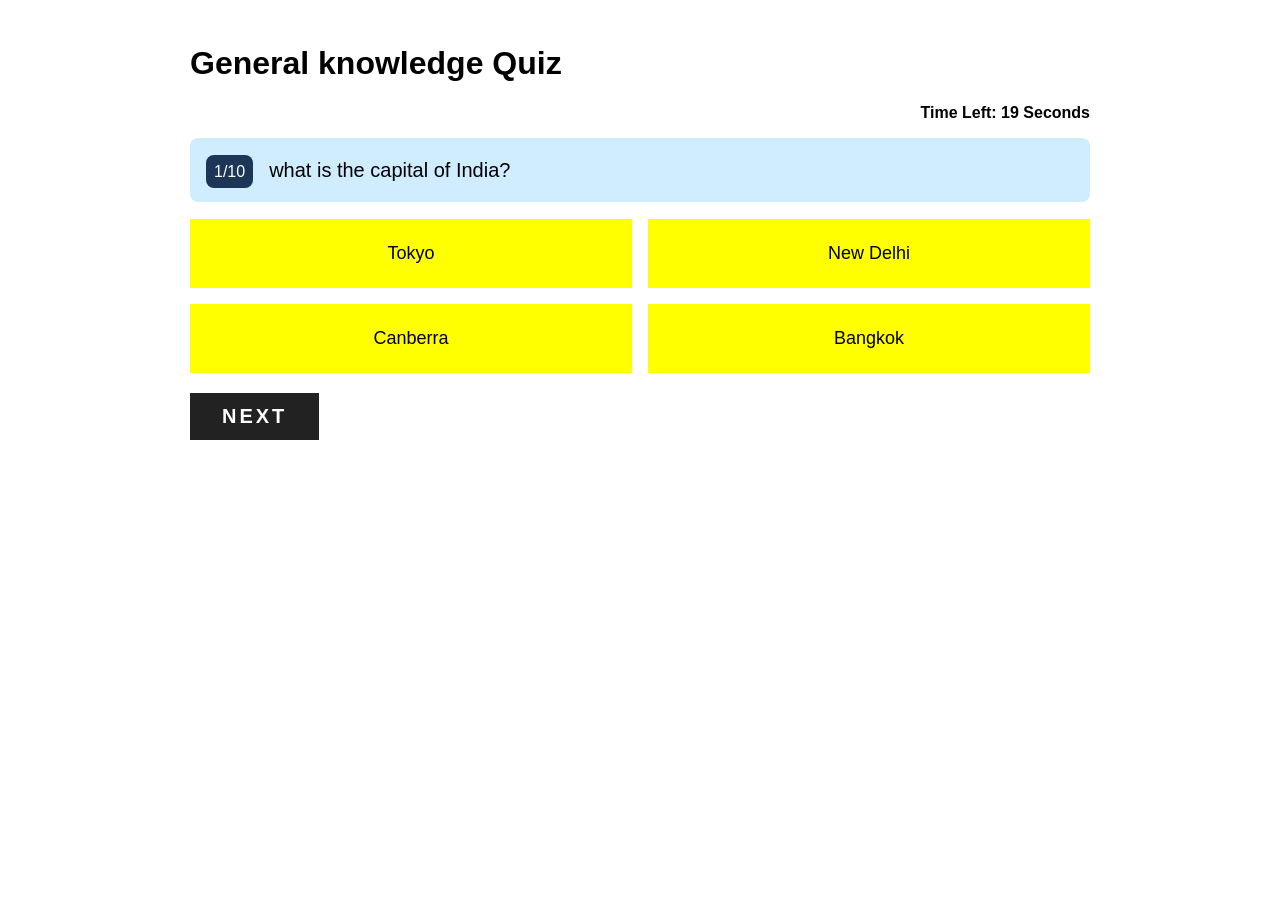
==== index.html @ fb801df2 "Add files via upload" ====
<!DOCTYPE html>
<html lang="en">
<head>
    <meta charset="UTF-8">
    <meta name="viewport" content="width=device-width, initial-scale=1.0">
    <title>Document</title>
    <link rel="stylesheet" href="app.css">
</head>
<body>
    <div class="quiz-container">
     <h1>General knowledge Quiz</h1>
     <div class="timer">Time left: 10 seconds</div>
     <h2 class="question"></h2>
    <div class="options">
     
    </div>
    <button class="next-btn">Next</button>
</div>

<div class="quiz-result">
   <h2>You have scored 4 out of 5.</h2>
   <div class="question-container incorrect">
   <div class="question">Who wrote the novel 'pride and Prejudice'?</div>
   <div class="user-answer">Your answerer: Not answered</div>
   <div class="correct-answer"></div>
</div>Correct answer:correct answer


<div class="quiz-result">
   <h2>You have scored 4 out of 5.</h2>
   <div class="question-container">
   <div class="question">Who wrote the novel 'pride and Prejudice'?</div>
   <div class="user-answer">Your answerer: Not answered</div>
   <div class="correct-answer">Correct answer:correct answer</div>
</div>


<div class="quiz-result">
   <h2>You have scored 4 out of 5.</h2>
   <div class="question-container">
   <div class="question">Who wrote the novel 'pride and Prejudice'?</div>
   <div class="user-answer">Your answerer: Not answered</div>
   <div class="correct-answer">Correct answer:correct answer</div>
</div>


<div class="quiz-result">
   <h2>You have scored 4 out of 5.</h2>
   <div class="question-container">
   <div class="question">Who wrote the novel 'pride and Prejudice'?</div>
   <div class="user-answer">Your answerer: Not answered</div>
   <div class="correct-answer">Correct answer:correct answer</div>
</div>


<div class="quiz-result">
   <h2>You have scored 4 out of 5.</h2>
   <div class="question-container">
   <div class="question">Who wrote the novel 'pride and Prejudice'?</div>
   <div class="user-answer">Your answerer: Not answered</div>
   <div class="correct-answer">Correct answer:correct answer</div>
</div>

<button class="retake-btn">Retake Quiz</button>

</div>
















    <script src="main.js"></script>
</body>
</html>
---- app.css ----
.quiz-container {
 font-family: "Roboto", sans-serif;
 max-width: 900px;
margin: 0 auto;
padding: 16px;
}


.quiz-container .timer {
 font-weight: bold;
text-align: right;
}

.timer.danger {
  color: red;
}

.quiz-container h2.question {
    font-size: 20px;
    background-color: #d0ecff;
    padding: 16px;
    border-radius: 8px;
    font-weight: normal;
    line-height: 1.6;
}

.quiz-container .options {
   display: grid;
   grid-template-columns: 1fr 1fr;
   gap: 16px;
   margin-bottom: 20px;
}

.quiz-container .option {
    border: none;
    padding: 24px 32px;
    font-size: 18px;
    background: yellow;
}

.quiz-container button {
   cursor: pointer;
}

.disabled {
  pointer-events: none;
}

.option.correct {
   background-color: #51e351;
   color: #222;
}

.option.incorrect {
  background: #e63946;
}

.quiz-container .next-btn,
.quiz-result .retake-btn {
     background: #222;
     color: #fff;
     border: none;
     padding: 12px 32px;
     font-size: 20px;
     text-transform: uppercase;
     font-weight: bold;
     letter-spacing: 3px;
     cursor: pointer;
     width: fit-content;
}

.quiz-result {
    display: none;
    flex-direction: column;
    gap: 24px;
    max-width: 900px;
    margin: 0;
    font-family: "Roboto", sans-serif;
    padding: 16px;
    text-align: center;
    color: orangered;
}

.quiz-result .quiz-container {
    padding: 12px;
    border: 1px solid #eee;
    display: flex;
    flex-direction: column;
    gap: 10px;
}

.quiz-result .quiz-container.incorrect {
    background: #e63946;
    color: #fff;
}

.question-number {
    font-size: 16px;
    margin-right: 16px;
    background: #1d3557;
    color: #fff;
    padding: 8px;
    border-radius: 8px;
}

@media (max-width: 700px) {
    .quiz-container .options {
        grid-template-columns: 1fr;
    }
}
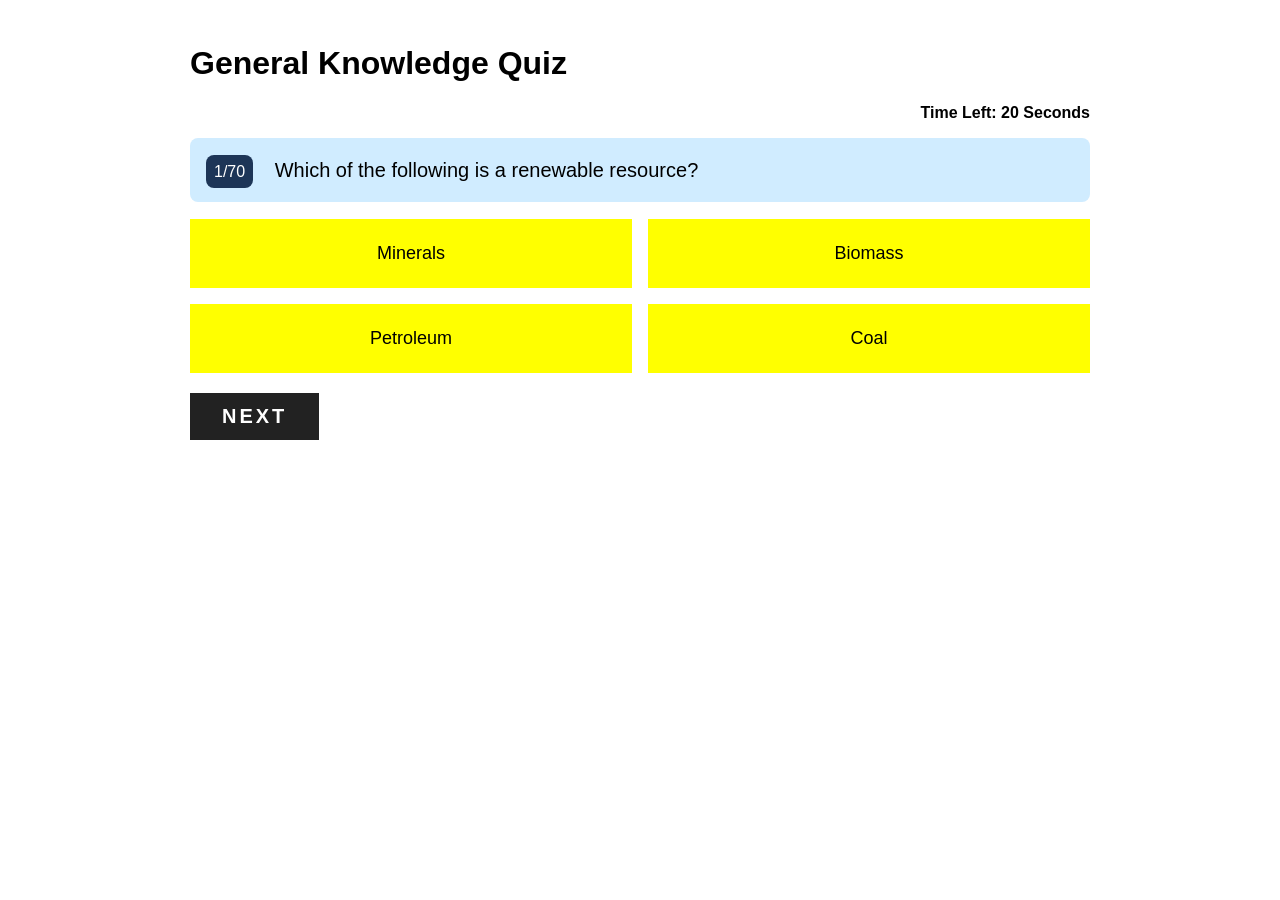
==== commit b50c1c09: "Add files via upload" ====
--- a/index.html
+++ b/index.html
@@ -1,85 +1,22 @@
-<!DOCTYPE html>
-<html lang="en">
-<head>
-    <meta charset="UTF-8">
-    <meta name="viewport" content="width=device-width, initial-scale=1.0">
-    <title>Document</title>
-    <link rel="stylesheet" href="app.css">
-</head>
-<body>
-    <div class="quiz-container">
-     <h1>General knowledge Quiz</h1>
-     <div class="timer">Time left: 10 seconds</div>
-     <h2 class="question"></h2>
-    <div class="options">
-     
-    </div>
-    <button class="next-btn">Next</button>
-</div>
-
-<div class="quiz-result">
-   <h2>You have scored 4 out of 5.</h2>
-   <div class="question-container incorrect">
-   <div class="question">Who wrote the novel 'pride and Prejudice'?</div>
-   <div class="user-answer">Your answerer: Not answered</div>
-   <div class="correct-answer"></div>
-</div>Correct answer:correct answer
-
-
-<div class="quiz-result">
-   <h2>You have scored 4 out of 5.</h2>
-   <div class="question-container">
-   <div class="question">Who wrote the novel 'pride and Prejudice'?</div>
-   <div class="user-answer">Your answerer: Not answered</div>
-   <div class="correct-answer">Correct answer:correct answer</div>
-</div>
-
-
-<div class="quiz-result">
-   <h2>You have scored 4 out of 5.</h2>
-   <div class="question-container">
-   <div class="question">Who wrote the novel 'pride and Prejudice'?</div>
-   <div class="user-answer">Your answerer: Not answered</div>
-   <div class="correct-answer">Correct answer:correct answer</div>
-</div>
-
-
-<div class="quiz-result">
-   <h2>You have scored 4 out of 5.</h2>
-   <div class="question-container">
-   <div class="question">Who wrote the novel 'pride and Prejudice'?</div>
-   <div class="user-answer">Your answerer: Not answered</div>
-   <div class="correct-answer">Correct answer:correct answer</div>
-</div>
-
-
-<div class="quiz-result">
-   <h2>You have scored 4 out of 5.</h2>
-   <div class="question-container">
-   <div class="question">Who wrote the novel 'pride and Prejudice'?</div>
-   <div class="user-answer">Your answerer: Not answered</div>
-   <div class="correct-answer">Correct answer:correct answer</div>
-</div>
-
-<button class="retake-btn">Retake Quiz</button>
-
-</div>
-
-
-
-
-
-
-
-
-
-
-
-
-
-
-
-
-    <script src="main.js"></script>
-</body>
-</html>+<!DOCTYPE html>
+<html lang="en">
+<head>
+    <meta charset="UTF-8">
+    <meta name="viewport" content="width=device-width, initial-scale=1.0">
+    <title>General Knowledge Quiz</title>
+    <link rel="stylesheet" href="first.css">
+</head>
+<body>
+    <div class="quiz-container">
+        <h1>General Knowledge Quiz</h1>
+        <div class="timer">Time left: 20 seconds</div>
+        <h2 class="question"></h2>
+        <div class="options"></div>
+        <button class="next-btn">Next</button>
+    </div>
+
+    <div class="quiz-result"></div>
+
+    <script src="first.js"></script>
+</body>
+</html>
--- a/first.css
+++ b/first.css
@@ -0,0 +1,119 @@
+.quiz-container {
+ font-family: "Roboto", sans-serif;
+ max-width: 900px;
+margin: 0 auto;
+padding: 16px;
+}
+
+
+.quiz-container .timer {
+ font-weight: bold;
+text-align: right;
+}
+
+.timer.danger {
+  color: red;
+}
+
+.quiz-container h2.question {
+    font-size: 20px;
+    background-color: #d0ecff;
+    padding: 16px;
+    border-radius: 8px;
+    font-weight: normal;
+    line-height: 1.6;
+}
+
+.quiz-container .options {
+   display: grid;
+   grid-template-columns: 1fr 1fr;
+   gap: 16px;
+   margin-bottom: 20px;
+}
+
+.quiz-container .option {
+    border: none;
+    padding: 24px 32px;
+    font-size: 18px;
+    background: yellow;
+}
+
+.quiz-container button {
+   cursor: pointer;
+}
+
+.disabled {
+  pointer-events: none;
+}
+
+.option.correct {
+   background-color: #51e351;
+   color: #222;
+}
+
+.option.incorrect {
+  background: #e63946;
+}
+
+.quiz-container .next-btn,
+.quiz-result .retake-btn {
+     background: #222;
+     color: #fff;
+     border: none;
+     padding: 12px 32px;
+     font-size: 20px;
+     text-transform: uppercase;
+     font-weight: bold;
+     letter-spacing: 3px;
+     cursor: pointer;
+     width: fit-content;
+}
+
+.quiz-result {
+    display: none;
+    flex-direction: column;
+    gap: 24px;
+    max-width: 900px;
+    margin: 0;
+    font-family: "Roboto", sans-serif;
+    padding: 16px;
+    text-align: center;
+    color: orangered;
+}
+
+.quiz-result .question-container {
+    padding: 12px;
+    border: 1px solid #eee;
+    border-radius: 8px;
+    display: flex;
+    flex-direction: column;
+    gap: 6px;
+    text-align: left;
+    background: #fff;
+    color: #222;
+}
+
+.quiz-result .question-container .user-answer {
+    color: #555;
+}
+
+.quiz-result .question-container .correct-answer {
+    color: #2a9d2a;
+    font-weight: bold;
+}
+
+.question-number {
+    font-size: 16px;
+    margin-right: 16px;
+    background: #1d3557;
+    color: #fff;
+    padding: 8px;
+    border-radius: 8px;
+}
+
+@media (max-width: 700px) {
+    .quiz-container .options {
+        grid-template-columns: 1fr;
+    }
+}
+
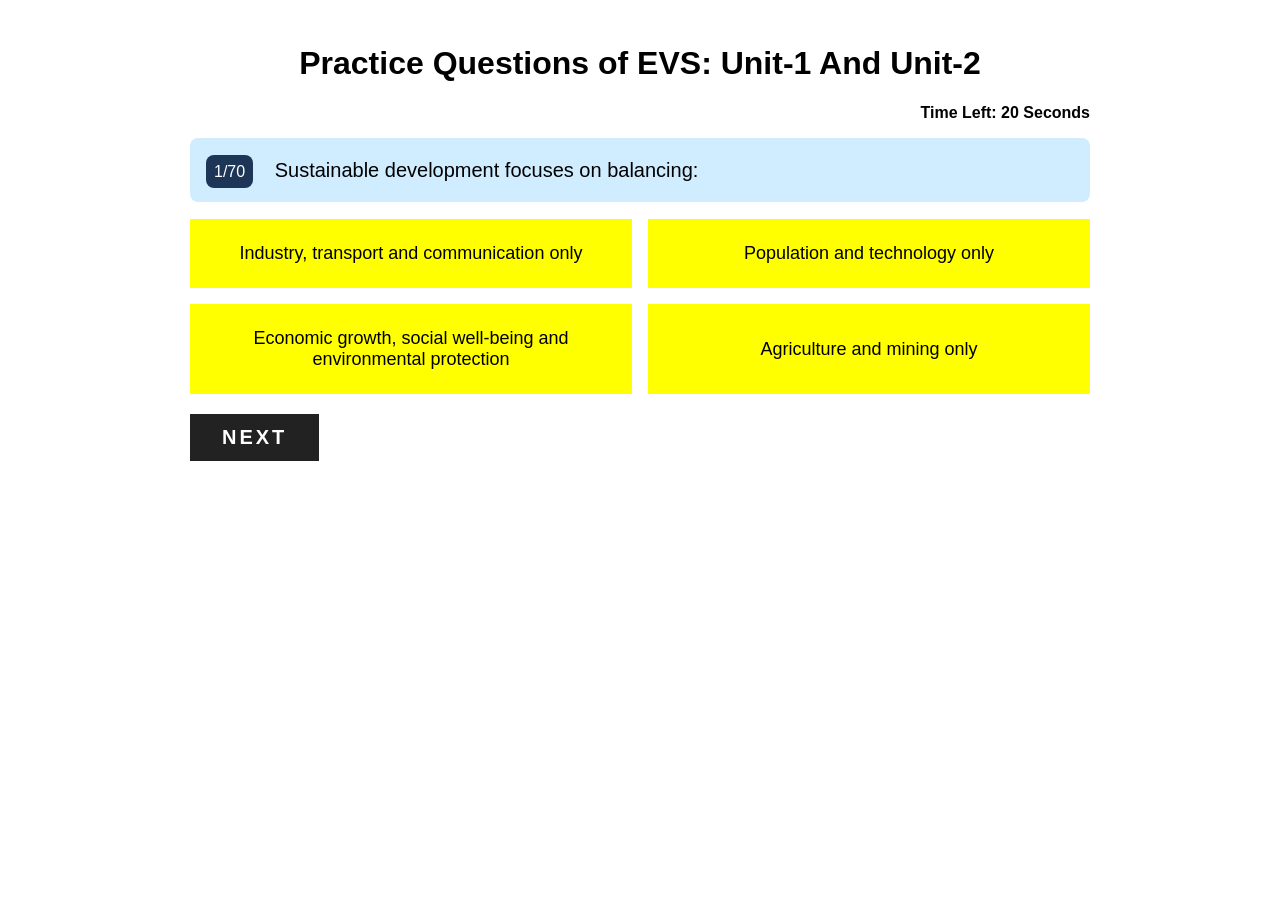
==== commit ea27a729: "Add files via upload" ====
--- a/index.html
+++ b/index.html
@@ -8,7 +8,7 @@
 </head>
 <body>
     <div class="quiz-container">
-        <h1>General Knowledge Quiz</h1>
+        <h1 style="text-align: center;">Practice Questions of EVS: Unit-1 And Unit-2</h1>
         <div class="timer">Time left: 20 seconds</div>
         <h2 class="question"></h2>
         <div class="options"></div>
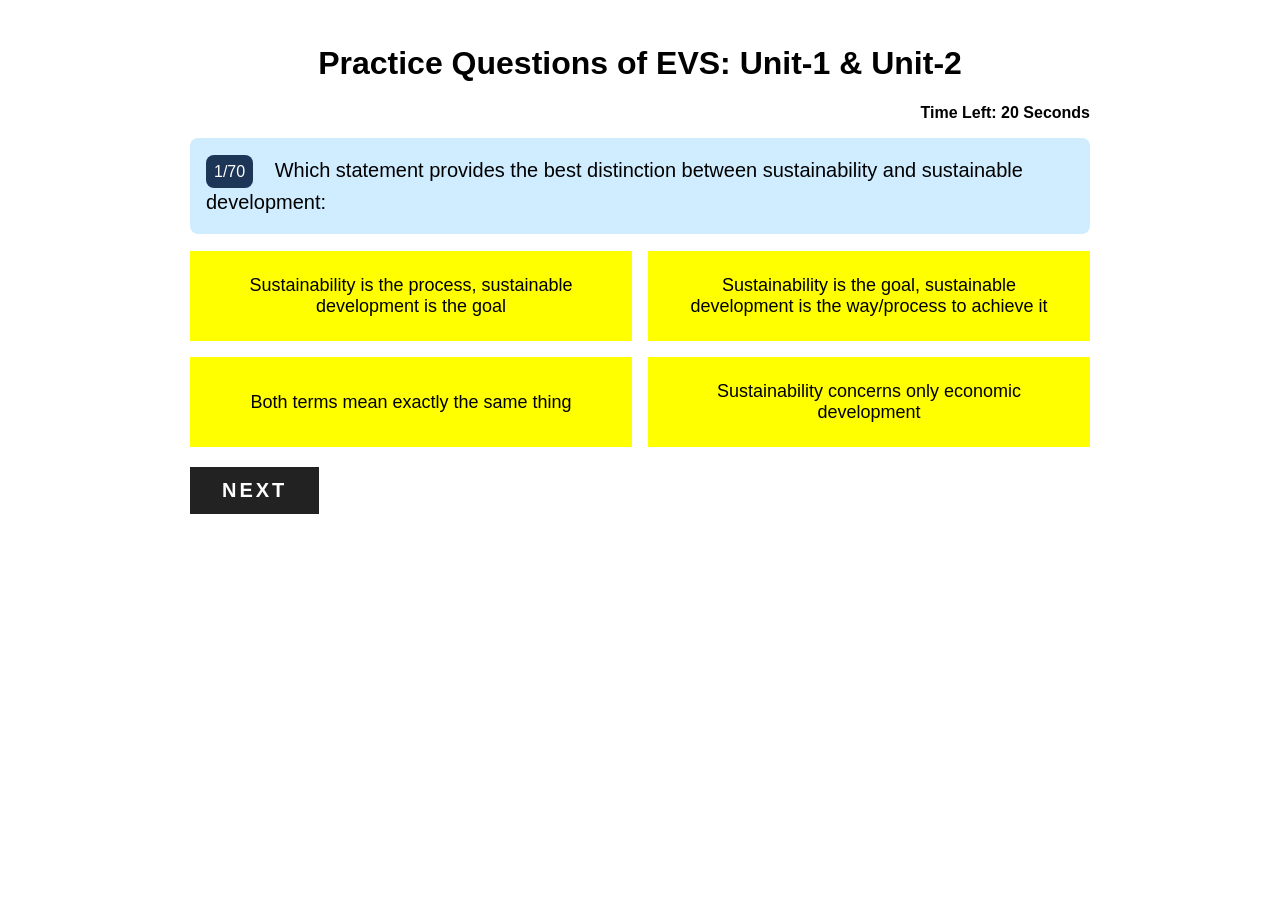
==== commit a5b82382: "Add files via upload" ====
--- a/index.html
+++ b/index.html
@@ -8,7 +8,7 @@
 </head>
 <body>
     <div class="quiz-container">
-        <h1 style="text-align: center;">Practice Questions of EVS: Unit-1 And Unit-2</h1>
+        <h1 style="text-align: center;">Practice Questions of EVS: Unit-1 & Unit-2</h1>
         <div class="timer">Time left: 20 seconds</div>
         <h2 class="question"></h2>
         <div class="options"></div>
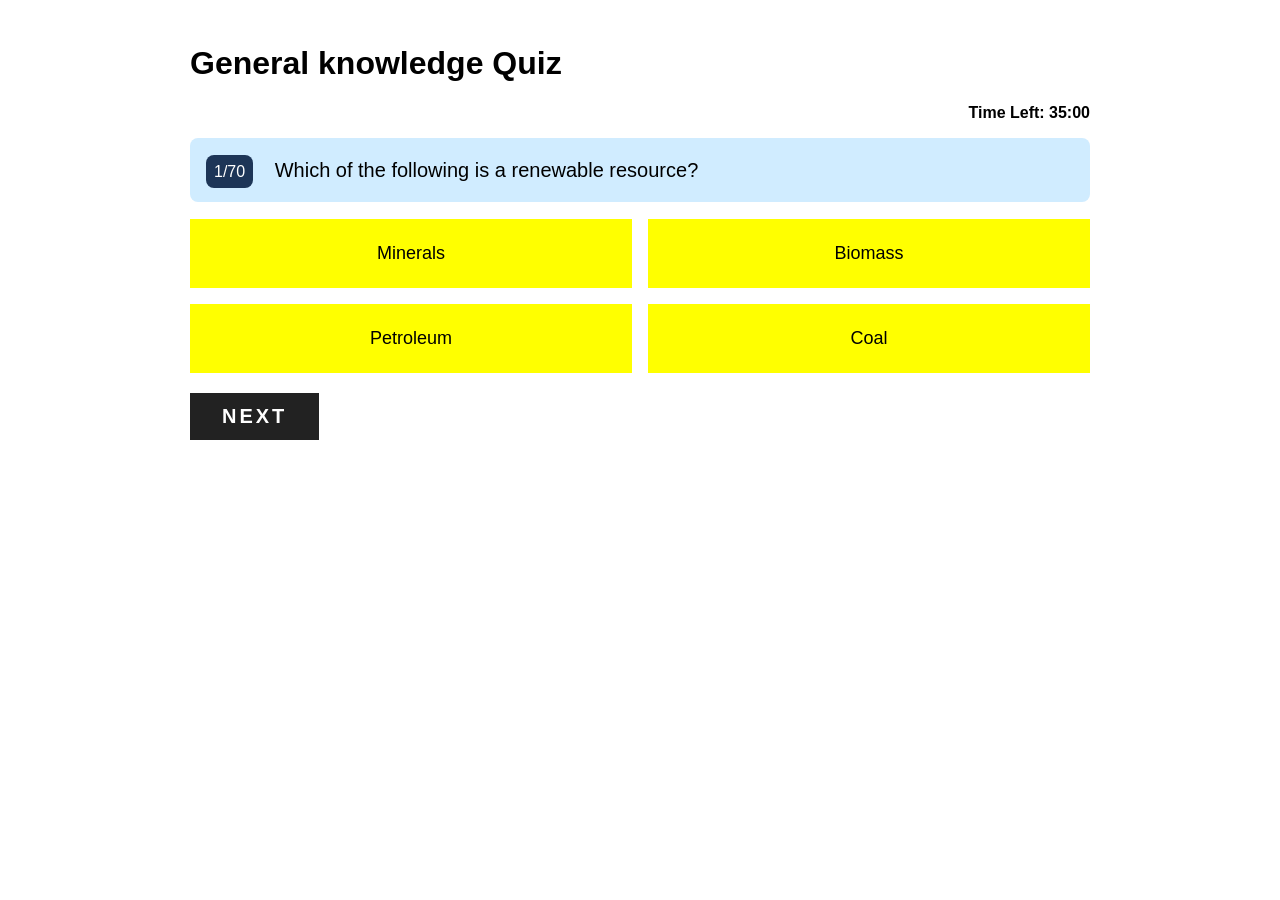
==== commit e2758e56: "Add files via upload" ====
--- a/index.html
+++ b/index.html
@@ -1,22 +1,85 @@
-<!DOCTYPE html>
-<html lang="en">
-<head>
-    <meta charset="UTF-8">
-    <meta name="viewport" content="width=device-width, initial-scale=1.0">
-    <title>General Knowledge Quiz</title>
-    <link rel="stylesheet" href="first.css">
-</head>
-<body>
-    <div class="quiz-container">
-        <h1 style="text-align: center;">Practice Questions of EVS: Unit-1 & Unit-2</h1>
-        <div class="timer">Time left: 20 seconds</div>
-        <h2 class="question"></h2>
-        <div class="options"></div>
-        <button class="next-btn">Next</button>
-    </div>
-
-    <div class="quiz-result"></div>
-
-    <script src="first.js"></script>
-</body>
-</html>
+<!DOCTYPE html>
+<html lang="en">
+<head>
+    <meta charset="UTF-8">
+    <meta name="viewport" content="width=device-width, initial-scale=1.0">
+    <title>Document</title>
+    <link rel="stylesheet" href="my.css">
+</head>
+<body>
+    <div class="quiz-container">
+     <h1>General knowledge Quiz</h1>
+     <div class="timer">Time left: 20 seconds</div>
+     <h2 class="question"></h2>
+    <div class="options">
+     
+    </div>
+    <button class="next-btn">Next</button>
+</div>
+
+<div class="quiz-result">
+   <h2>You have scored 4 out of 5.</h2>
+   <div class="question-container incorrect">
+   <div class="question">Who wrote the novel 'pride and Prejudice'?</div>
+   <div class="user-answer">Your answerer: Not answered</div>
+   <div class="correct-answer"></div>
+</div>Correct answer:correct answer
+
+
+<div class="quiz-result">
+   <h2>You have scored 4 out of 5.</h2>
+   <div class="question-container">
+   <div class="question">Who wrote the novel 'pride and Prejudice'?</div>
+   <div class="user-answer">Your answerer: Not answered</div>
+   <div class="correct-answer">Correct answer:correct answer</div>
+</div>
+
+
+<div class="quiz-result">
+   <h2>You have scored 4 out of 5.</h2>
+   <div class="question-container">
+   <div class="question">Who wrote the novel 'pride and Prejudice'?</div>
+   <div class="user-answer">Your answerer: Not answered</div>
+   <div class="correct-answer">Correct answer:correct answer</div>
+</div>
+
+
+<div class="quiz-result">
+   <h2>You have scored 4 out of 5.</h2>
+   <div class="question-container">
+   <div class="question">Who wrote the novel 'pride and Prejudice'?</div>
+   <div class="user-answer">Your answerer: Not answered</div>
+   <div class="correct-answer">Correct answer:correct answer</div>
+</div>
+
+
+<div class="quiz-result">
+   <h2>You have scored 4 out of 5.</h2>
+   <div class="question-container">
+   <div class="question">Who wrote the novel 'pride and Prejudice'?</div>
+   <div class="user-answer">Your answerer: Not answered</div>
+   <div class="correct-answer">Correct answer:correct answer</div>
+</div>
+
+<button class="retake-btn">Retake Quiz</button>
+
+</div>
+
+
+
+
+
+
+
+
+
+
+
+
+
+
+
+
+    <script src="your.js"></script>
+</body>
+</html>
--- a/my.css
+++ b/my.css
@@ -0,0 +1,111 @@
+.quiz-container {
+ font-family: "Roboto", sans-serif;
+ max-width: 900px;
+margin: 0 auto;
+padding: 16px;
+}
+
+
+.quiz-container .timer {
+ font-weight: bold;
+text-align: right;
+}
+
+.timer.danger {
+  color: red;
+}
+
+.quiz-container h2.question {
+    font-size: 20px;
+    background-color: #d0ecff;
+    padding: 16px;
+    border-radius: 8px;
+    font-weight: normal;
+    line-height: 1.6;
+}
+
+.quiz-container .options {
+   display: grid;
+   grid-template-columns: 1fr 1fr;
+   gap: 16px;
+   margin-bottom: 20px;
+}
+
+.quiz-container .option {
+    border: none;
+    padding: 24px 32px;
+    font-size: 18px;
+    background: yellow;
+}
+
+.quiz-container button {
+   cursor: pointer;
+}
+
+.disabled {
+  pointer-events: none;
+}
+
+.option.correct {
+   background-color: #51e351;
+   color: #222;
+}
+
+.option.incorrect {
+  background: #e63946;
+}
+
+.quiz-container .next-btn,
+.quiz-result .retake-btn {
+     background: #222;
+     color: #fff;
+     border: none;
+     padding: 12px 32px;
+     font-size: 20px;
+     text-transform: uppercase;
+     font-weight: bold;
+     letter-spacing: 3px;
+     cursor: pointer;
+     width: fit-content;
+}
+
+.quiz-result {
+    display: none;
+    flex-direction: column;
+    gap: 24px;
+    max-width: 900px;
+    margin: 0;
+    font-family: "Roboto", sans-serif;
+    padding: 16px;
+    text-align: center;
+    color: orangered;
+}
+
+.quiz-result .quiz-container {
+    padding: 12px;
+    border: 1px solid #eee;
+    display: flex;
+    flex-direction: column;
+    gap: 10px;
+}
+
+.quiz-result .quiz-container.incorrect {
+    background: #e63946;
+    color: #fff;
+}
+
+.question-number {
+    font-size: 16px;
+    margin-right: 16px;
+    background: #1d3557;
+    color: #fff;
+    padding: 8px;
+    border-radius: 8px;
+}
+
+@media (max-width: 700px) {
+    .quiz-container .options {
+        grid-template-columns: 1fr;
+    }
+}
+
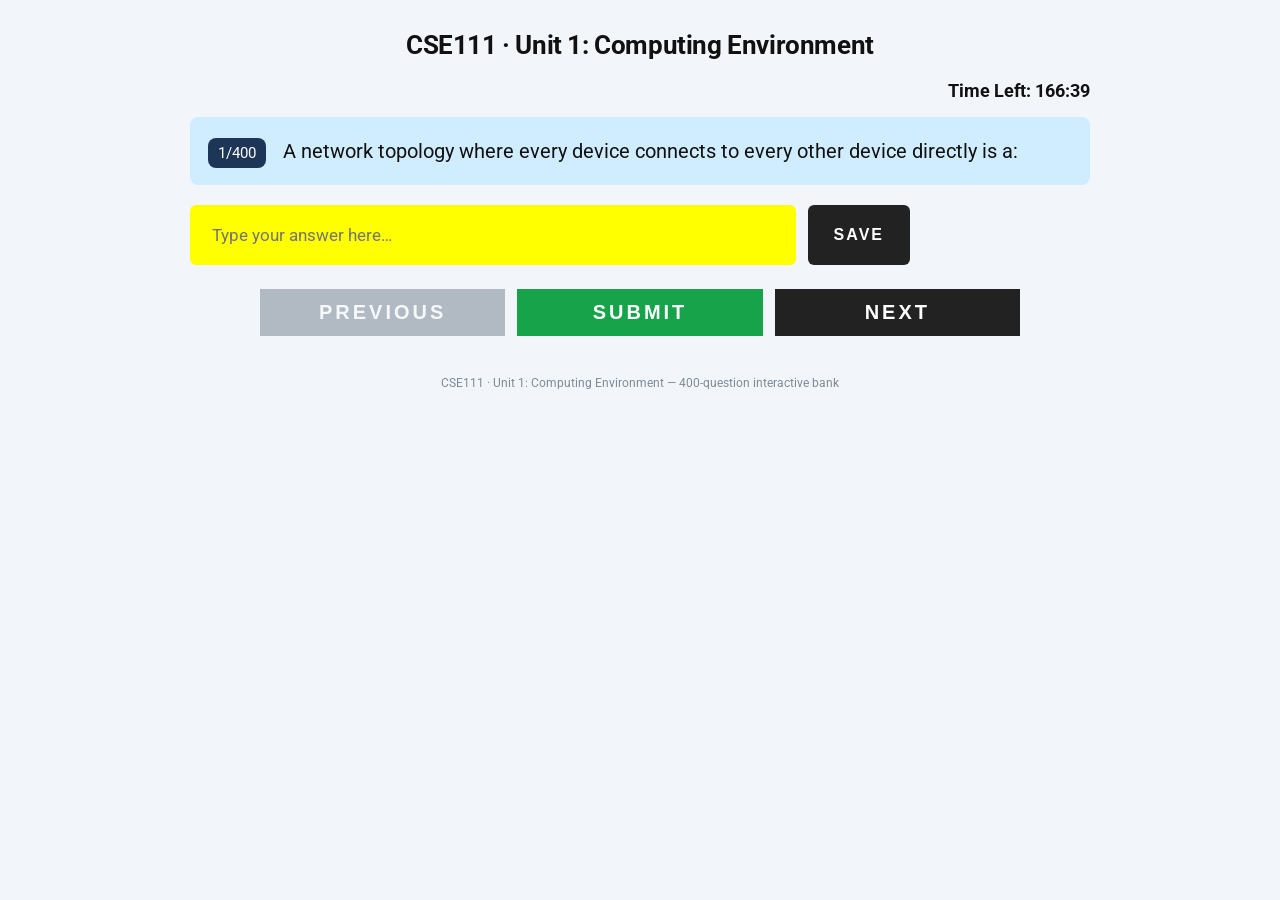
==== commit 7f849c7c: "Add files via upload" ====
--- a/index.html
+++ b/index.html
@@ -3,83 +3,663 @@
 <head>
     <meta charset="UTF-8">
     <meta name="viewport" content="width=device-width, initial-scale=1.0">
-    <title>Document</title>
-    <link rel="stylesheet" href="my.css">
+    <title>CSE111 Unit 1 — Interactive Quiz</title>
+    <link rel="preconnect" href="https://fonts.googleapis.com">
+    <link href="https://fonts.googleapis.com/css2?family=Roboto:wght@400;500;700&display=swap" rel="stylesheet">
+    <style>
+        body {
+            font-family: "Roboto", -apple-system, "Segoe UI", Arial, sans-serif;
+            margin: 0;
+            background: #f2f6fb;
+            color: #111;
+        }
+
+        .quiz-container {
+            max-width: 900px;
+            margin: 0 auto;
+            padding: 20px 16px 40px;
+        }
+
+        .quiz-container h1 {
+            text-align: center;
+            font-size: 26px;
+            letter-spacing: -0.4px;
+            margin: 10px 0 20px;
+        }
+
+        .quiz-container .timer {
+            font-weight: bold;
+            text-align: right;
+            font-size: 18px;
+            margin-bottom: 16px;
+        }
+
+        .timer.danger {
+            color: red;
+        }
+
+        .quiz-container h2.question {
+            font-size: 20px;
+            background-color: #d0ecff;
+            padding: 18px;
+            border-radius: 8px;
+            font-weight: normal;
+            line-height: 1.6;
+            margin: 0 0 20px;
+        }
+
+        .question-number {
+            font-size: 15px;
+            margin-right: 12px;
+            background: #1d3557;
+            color: #fff;
+            padding: 6px 10px;
+            border-radius: 8px;
+            white-space: nowrap;
+            vertical-align: middle;
+        }
+
+        .quiz-container .options {
+            display: grid;
+            grid-template-columns: 1fr 1fr;
+            gap: 16px;
+            margin-bottom: 24px;
+        }
+
+        .quiz-container .option {
+            border: none;
+            padding: 22px 24px;
+            font-size: 17px;
+            background: yellow;
+            cursor: pointer;
+            border-radius: 6px;
+            text-align: left;
+            line-height: 1.4;
+            color: #222;
+            transition: filter .12s;
+        }
+
+        .quiz-container .option:hover:not(.disabled) {
+            filter: brightness(0.95);
+        }
+
+        .disabled {
+            pointer-events: none;
+            opacity: 0.75;
+        }
+
+        .option.correct {
+            background-color: #51e351;
+            color: #222;
+        }
+
+        .option.incorrect {
+            background: #e63946;
+            color: #fff;
+        }
+
+        .option.selected {
+            background: #1d3557;
+            color: #fff;
+        }
+
+        .fib-row input.selected {
+            outline: 3px solid #1d3557;
+        }
+
+        .fib-tick {
+            align-self: center;
+            color: #16a34a;
+            font-weight: 700;
+            font-size: 14px;
+            white-space: nowrap;
+        }
+
+        .fib-row {
+            display: flex;
+            gap: 12px;
+            margin-bottom: 24px;
+            max-width: 720px;
+        }
+
+        .fib-row input {
+            flex: 1;
+            border: none;
+            padding: 20px 22px;
+            font-size: 17px;
+            background: yellow;
+            border-radius: 6px;
+            outline: none;
+            font-family: inherit;
+            color: #222;
+        }
+
+        .fib-row input:focus {
+            outline: 3px solid #ffd700;
+        }
+
+        .fib-row input.correct {
+            background: #51e351;
+        }
+
+        .fib-row input.incorrect {
+            background: #e63946;
+            color: #fff;
+        }
+
+        .fib-row .fib-submit {
+            background: #222;
+            color: #fff;
+            border: none;
+            padding: 12px 26px;
+            font-size: 16px;
+            text-transform: uppercase;
+            font-weight: bold;
+            letter-spacing: 2px;
+            cursor: pointer;
+            border-radius: 6px;
+        }
+
+        .quiz-container .next-btn,
+        .quiz-result .retake-btn {
+            background: #222;
+            color: #fff;
+            border: none;
+            padding: 12px 32px;
+            font-size: 20px;
+            text-transform: uppercase;
+            font-weight: bold;
+            letter-spacing: 3px;
+            cursor: pointer;
+            width: fit-content;
+            display: inline-block;
+        }
+
+        .quiz-container .next-btn {
+            margin: 0 auto;
+            display: block;
+        }
+
+        .nav-row {
+            display: flex;
+            gap: 12px;
+            justify-content: center;
+            align-items: center;
+            max-width: 760px;
+            margin: 0 auto;
+        }
+
+        .nav-row .next-btn {
+            flex: 1;
+            max-width: 300px;
+            width: auto;
+        }
+
+        .next-btn.prev {
+            background: #3a4a5a;
+        }
+
+        .next-btn.prev:disabled {
+            opacity: 0.35;
+            cursor: not-allowed;
+        }
+
+        .next-btn.submit {
+            background: #16a34a;
+        }
+
+        .hidden {
+            display: none !important;
+        }
+
+        /* ---------- result page ---------- */
+        .quiz-result {
+            display: none;
+            flex-direction: column;
+            gap: 20px;
+            max-width: 900px;
+            margin: 0 auto;
+            padding: 20px 16px 40px;
+            text-align: center;
+            color: #dd2e00;
+        }
+
+        .quiz-result h2 {
+            margin: 6px 0 0;
+            font-size: 26px;
+        }
+
+        .quiz-result h3 {
+            margin: 0;
+            color: #1d3557;
+            font-size: 20px;
+        }
+
+        .result-legend {
+            font-size: 14px;
+            color: #333;
+            display: flex;
+            justify-content: center;
+            gap: 22px;
+            align-items: center;
+        }
+
+        .result-legend span {
+            display: inline-flex;
+            align-items: center;
+            gap: 8px;
+        }
+
+        .dot {
+            width: 14px;
+            height: 14px;
+            border-radius: 4px;
+            display: inline-block;
+        }
+
+        .dot.g { background: #51e351; }
+        .dot.r { background: #e63946; }
+        .dot.w { background: #fff; border: 1px solid #bbb; }
+
+        .question-container {
+            text-align: left;
+            border: 1.5px solid #dddddd;
+            border-radius: 10px;
+            padding: 14px 18px;
+            font-size: 15px;
+            display: flex;
+            flex-direction: column;
+            gap: 6px;
+            background: #fff;
+            color: #222;
+        }
+
+        .question-container.correct-item {
+            background: #2ecc40;
+            border: none;
+            color: #fff;
+        }
+
+        .question-container.incorrect-item {
+            background: #e63946;
+            border: none;
+            color: #fff;
+        }
+
+        .question-container .question {
+            font-weight: 600;
+            line-height: 1.5;
+        }
+
+        .question-container .qno {
+            background: #1d3557;
+            color: #fff;
+            padding: 3px 9px;
+            border-radius: 7px;
+            font-size: 13px;
+            margin-right: 8px;
+        }
+
+        .question-container .user-answer,
+        .question-container .correct-answer {
+            color: #222;
+            font-size: 14px;
+        }
+
+        .user-answer.good {
+            color: #16a34a;
+            font-weight: 700;
+        }
+
+        .user-answer.bad {
+            color: #e63946;
+            font-weight: 700;
+        }
+
+        .correct-answer {
+            color: #16a34a;
+            font-weight: 700;
+            font-size: 14px;
+        }
+
+        .question-container.correct-item .user-answer,
+        .question-container.correct-item .correct-answer,
+        .question-container.incorrect-item .user-answer,
+        .question-container.incorrect-item .correct-answer {
+            color: #fff;
+        }
+
+        .quiz-result .retake-btn {
+            margin: 10px auto;
+        }
+
+        footer {
+            text-align: center;
+            color: #7c8a99;
+            font-size: 12px;
+            padding-bottom: 20px;
+        }
+
+        @media (max-width: 700px) {
+            .quiz-container .options {
+                grid-template-columns: 1fr;
+            }
+            .fib-row {
+                flex-direction: column;
+            }
+        }
+    </style>
 </head>
 <body>
-    <div class="quiz-container">
-     <h1>General knowledge Quiz</h1>
-     <div class="timer">Time left: 20 seconds</div>
-     <h2 class="question"></h2>
-    <div class="options">
-     
+
+<div class="quiz-container">
+    <h1>CSE111 · Unit 1: Computing Environment</h1>
+    <div class="timer">Time Left: 00:00</div>
+    <h2 class="question"></h2>
+    <div class="options"></div>
+    <div class="fib-row hidden" id="fibRow">
+        <input type="text" id="fibInput" placeholder="Type your answer here…" autocomplete="off">
+        <span class="fib-tick hidden" id="fibTick">✓ Selected</span>
+        <button class="fib-submit" id="fibSubmit">Save</button>
     </div>
-    <button class="next-btn">Next</button>
+    <div class="nav-row">
+        <button class="next-btn prev" id="prevBtn">Previous</button>
+        <button class="next-btn submit" id="submitBtn">Submit</button>
+        <button class="next-btn" id="nextBtn">Next</button>
+    </div>
 </div>
 
-<div class="quiz-result">
-   <h2>You have scored 4 out of 5.</h2>
-   <div class="question-container incorrect">
-   <div class="question">Who wrote the novel 'pride and Prejudice'?</div>
-   <div class="user-answer">Your answerer: Not answered</div>
-   <div class="correct-answer"></div>
-</div>Correct answer:correct answer
-
-
-<div class="quiz-result">
-   <h2>You have scored 4 out of 5.</h2>
-   <div class="question-container">
-   <div class="question">Who wrote the novel 'pride and Prejudice'?</div>
-   <div class="user-answer">Your answerer: Not answered</div>
-   <div class="correct-answer">Correct answer:correct answer</div>
-</div>
-
-
-<div class="quiz-result">
-   <h2>You have scored 4 out of 5.</h2>
-   <div class="question-container">
-   <div class="question">Who wrote the novel 'pride and Prejudice'?</div>
-   <div class="user-answer">Your answerer: Not answered</div>
-   <div class="correct-answer">Correct answer:correct answer</div>
-</div>
-
-
-<div class="quiz-result">
-   <h2>You have scored 4 out of 5.</h2>
-   <div class="question-container">
-   <div class="question">Who wrote the novel 'pride and Prejudice'?</div>
-   <div class="user-answer">Your answerer: Not answered</div>
-   <div class="correct-answer">Correct answer:correct answer</div>
-</div>
-
-
-<div class="quiz-result">
-   <h2>You have scored 4 out of 5.</h2>
-   <div class="question-container">
-   <div class="question">Who wrote the novel 'pride and Prejudice'?</div>
-   <div class="user-answer">Your answerer: Not answered</div>
-   <div class="correct-answer">Correct answer:correct answer</div>
-</div>
-
-<button class="retake-btn">Retake Quiz</button>
-
-</div>
-
-
-
-
-
-
-
-
-
-
-
-
-
-
-
-
-    <script src="your.js"></script>
+<div class="quiz-result"></div>
+
+<footer>CSE111 · Unit 1: Computing Environment — 400-question interactive bank</footer>
+
+<script>
+const QUESTIONS = [{"n":1,"t":"The entity that acts as an intermediary bridge between the user and raw computer hardware is the:","type":"mc","opts":[{"l":"A","t":"Compiler"},{"l":"B","t":"Operating System"},{"l":"C","t":"Linker"},{"l":"D","t":"Assembler"}],"ans":"B","anst":"Operating System"},{"n":2,"t":"In the air-traffic controller analogy, what represents the planes waiting for runway clearance?","type":"mc","opts":[{"l":"A","t":"Data packets"},{"l":"B","t":"Operating systems"},{"l":"C","t":"Applications and hardware components"},{"l":"D","t":"Cloud hypervisors"}],"ans":"C","anst":"Applications and hardware components"},{"n":3,"t":"What would occur if an application attempted to run without an operating system?","type":"mc","opts":[{"l":"A","t":"It would execute faster via native BIOS"},{"l":"B","t":"It would need to speak directly to hardware without shared screens or file systems"},{"l":"C","t":"Multitasking would be handled by CPU microcode"},{"l":"D","t":"The system defaults to an automatic shell"}],"ans":"B","anst":"It would need to speak directly to hardware without shared screens or file systems"},{"n":4,"t":"Managing CPU time allocation among competing processes is the core job of:","type":"mc","opts":[{"l":"A","t":"Process Management"},{"l":"B","t":"Device Management"},{"l":"C","t":"Memory Management"},{"l":"D","t":"Network Access"}],"ans":"A","anst":"Process Management"},{"n":5,"t":"Which subsystem prevents two separate programs from colliding or overwriting each other in RAM?","type":"mc","opts":[{"l":"A","t":"File Management"},{"l":"B","t":"Memory Management"},{"l":"C","t":"Process Scheduling"},{"l":"D","t":"User Isolation"}],"ans":"B","anst":"Memory Management"},{"n":6,"t":"What allows an OS to communicate with peripherals like printers, displays, and keyboards?","type":"mc","opts":[{"l":"A","t":"Hypervisors"},{"l":"B","t":"Compilers"},{"l":"C","t":"Device Drivers"},{"l":"D","t":"Sockets"}],"ans":"C","anst":"Device Drivers"},{"n":7,"t":"Organizing binary storage blocks into files and directory trees is handled by:","type":"mc","opts":[{"l":"A","t":"Security Management"},{"l":"B","t":"File Management"},{"l":"C","t":"Network Management"},{"l":"D","t":"Process Management"}],"ans":"B","anst":"File Management"},{"n":8,"t":"Which function enforces authentication, credentials, and user privilege isolation?","type":"mc","opts":[{"l":"A","t":"Security & Access Control"},{"l":"B","t":"Process Management"},{"l":"C","t":"UI Layer"},{"l":"D","t":"BIOS"}],"ans":"A","anst":"Security & Access Control"},{"n":9,"t":"What are the two primary types of User Interfaces provided by modern operating systems?","type":"mc","opts":[{"l":"A","t":"API and ABI"},{"l":"B","t":"GUI and Command Line"},{"l":"C","t":"TCP and UDP"},{"l":"D","t":"POSIX and ANSI"}],"ans":"B","anst":"GUI and Command Line"},{"n":10,"t":"When an app icon is clicked, what does the OS do first?","type":"mc","opts":[{"l":"A","t":"Allocates RAM"},{"l":"B","t":"Locates the program file on disk"},{"l":"C","t":"Draws the GUI window"},{"l":"D","t":"Assigns CPU priority"}],"ans":"B","anst":"Locates the program file on disk"},{"n":11,"t":"What step occurs directly after the memory manager allocates RAM during application launch?","type":"mc","opts":[{"l":"A","t":"Process manager schedules it on the CPU"},{"l":"B","t":"OS searches disk storage"},{"l":"C","t":"User authentication is verified"},{"l":"D","t":"Display driver initializes GPU memory"}],"ans":"A","anst":"Process manager schedules it on the CPU"},{"n":12,"t":"In which OS architecture are jobs batched and executed sequentially without interactive user control?","type":"mc","opts":[{"l":"A","t":"Time-Sharing OS"},{"l":"B","t":"Batch OS"},{"l":"C","t":"Distributed OS"},{"l":"D","t":"Real-Time OS"}],"ans":"B","anst":"Batch OS"},{"n":13,"t":"Which of the following is an example of a Batch Operating System?","type":"mc","opts":[{"l":"A","t":"FreeRTOS"},{"l":"B","t":"IBM OS/360 / z/OS"},{"l":"C","t":"Ubuntu Desktop"},{"l":"D","t":"Android"}],"ans":"B","anst":"IBM OS/360 / z/OS"},{"n":14,"t":"What primary mechanism allows a Time-Sharing OS to support multiple users simultaneously?","type":"mc","opts":[{"l":"A","t":"Running code without memory allocation"},{"l":"B","t":"Rapid CPU switching between tasks"},{"l":"C","t":"Manual queue management"},{"l":"D","t":"Dedicated hardware threads per user"}],"ans":"B","anst":"Rapid CPU switching between tasks"},{"n":15,"t":"UNIX, Linux, and Multics are classic examples of which OS category?","type":"mc","opts":[{"l":"A","t":"Batch OS"},{"l":"B","t":"Time-Sharing OS"},{"l":"C","t":"Single-User DOS"},{"l":"D","t":"Hard Real-Time OS"}],"ans":"B","anst":"Time-Sharing OS"},{"n":16,"t":"Which OS makes a network of distinct computers appear to the end-user as a single unified machine?","type":"mc","opts":[{"l":"A","t":"Distributed OS"},{"l":"B","t":"Mobile OS"},{"l":"C","t":"Time-Sharing OS"},{"l":"D","t":"RTOS"}],"ans":"A","anst":"Distributed OS"},{"n":17,"t":"Plan 9 from Bell Labs, Amoeba, and Google Fuchsia are examples of:","type":"mc","opts":[{"l":"A","t":"Batch systems"},{"l":"B","t":"Distributed operating systems"},{"l":"C","t":"Embedded microcontroller monitors"},{"l":"D","t":"Virtual machine managers"}],"ans":"B","anst":"Distributed operating systems"},{"n":18,"t":"What is the fundamental design constraint of a Real-Time Operating System (RTOS)?","type":"mc","opts":[{"l":"A","t":"Guaranteed execution within strict time limits"},{"l":"B","t":"Maximum graphic frame rates"},{"l":"C","t":"Battery optimization for smartphones"},{"l":"D","t":"Unlimited memory allocation"}],"ans":"A","anst":"Guaranteed execution within strict time limits"},{"n":19,"t":"Which critical device requires an RTOS?","type":"mc","opts":[{"l":"A","t":"Web server"},{"l":"B","t":"Car airbag controller / Pacemaker"},{"l":"C","t":"Video streaming server"},{"l":"D","t":"Laptop word processor"}],"ans":"B","anst":"Car airbag controller / Pacemaker"},{"n":20,"t":"FreeRTOS, VxWorks, and QNX are classified as:","type":"mc","opts":[{"l":"A","t":"Distributed Operating Systems"},{"l":"B","t":"Real-Time Operating Systems"},{"l":"C","t":"Batch Processing Systems"},{"l":"D","t":"Desktop Operating Systems"}],"ans":"B","anst":"Real-Time Operating Systems"},{"n":21,"t":"Mobile operating systems like Android and iOS are specifically optimized for:","type":"mc","opts":[{"l":"A","t":"Batch card reading"},{"l":"B","t":"Touch, battery life, and app ecosystems"},{"l":"C","t":"Distributed clustering"},{"l":"D","t":"Deterministic industrial robotics"}],"ans":"B","anst":"Touch, battery life, and app ecosystems"},{"n":22,"t":"Over 96% of the world's top 1 million web servers run on:","type":"mc","opts":[{"l":"A","t":"Windows Server"},{"l":"B","t":"Linux"},{"l":"C","t":"macOS"},{"l":"D","t":"Solaris"}],"ans":"B","anst":"Linux"},{"n":23,"t":"The entire Linux file system branches from a single root denoted by:","type":"mc","opts":[{"l":"A","t":"C:\\"},{"l":"B","t":"/"},{"l":"C","t":"/root"},{"l":"D","t":"~"}],"ans":"B","anst":"/"},{"n":24,"t":"Which Linux directory contains essential command binaries like ls and cp?","type":"mc","opts":[{"l":"A","t":"/bin"},{"l":"B","t":"/etc"},{"l":"C","t":"/home"},{"l":"D","t":"/var"}],"ans":"A","anst":"/bin"},{"n":25,"t":"In Linux, machine-wide configuration files are stored inside:","type":"mc","opts":[{"l":"A","t":"/sys"},{"l":"B","t":"/etc"},{"l":"C","t":"/usr"},{"l":"D","t":"/opt"}],"ans":"B","anst":"/etc"},{"n":26,"t":"Where are personal folders and profiles for regular non-root users stored by default?","type":"mc","opts":[{"l":"A","t":"/root"},{"l":"B","t":"/home"},{"l":"C","t":"/var/users"},{"l":"D","t":"/usr/home"}],"ans":"B","anst":"/home"},{"n":27,"t":"Variable system runtime files such as log output and caches are stored in:","type":"mc","opts":[{"l":"A","t":"/tmp"},{"l":"B","t":"/var"},{"l":"C","t":"/bin"},{"l":"D","t":"/dev"}],"ans":"B","anst":"/var"},{"n":28,"t":"The dedicated home directory for the administrator (superuser) is:","type":"mc","opts":[{"l":"A","t":"/home/root"},{"l":"B","t":"/root"},{"l":"C","t":"/"},{"l":"D","t":"/admin"}],"ans":"B","anst":"/root"},{"n":29,"t":"Installed software programs and libraries are located within:","type":"mc","opts":[{"l":"A","t":"/usr"},{"l":"B","t":"/etc"},{"l":"C","t":"/var"},{"l":"D","t":"/bin"}],"ans":"A","anst":"/usr"},{"n":30,"t":"Which command shows the folder you are currently in?","type":"mc","opts":[{"l":"A","t":"ls"},{"l":"B","t":"pwd"},{"l":"C","t":"cd"},{"l":"D","t":"dir"}],"ans":"B","anst":"pwd"},{"n":31,"t":"To see a listing of files and folders inside your current directory, run:","type":"mc","opts":[{"l":"A","t":"ls"},{"l":"B","t":"cat"},{"l":"C","t":"pwd"},{"l":"D","t":"touch"}],"ans":"A","anst":"ls"},{"n":32,"t":"What command changes your current folder in the terminal?","type":"mc","opts":[{"l":"A","t":"mv"},{"l":"B","t":"cd"},{"l":"C","t":"pwd"},{"l":"D","t":"ls"}],"ans":"B","anst":"cd"},{"n":33,"t":"Which command creates a new folder in Linux?","type":"mc","opts":[{"l":"A","t":"touch"},{"l":"B","t":"mkdir"},{"l":"C","t":"rmdir"},{"l":"D","t":"cat"}],"ans":"B","anst":"mkdir"},{"n":34,"t":"The command rmdir deletes:","type":"mc","opts":[{"l":"A","t":"Any directory recursively"},{"l":"B","t":"An empty folder"},{"l":"C","t":"Individual hidden files"},{"l":"D","t":"Corrupted partitions"}],"ans":"B","anst":"An empty folder"},{"n":35,"t":"To create a blank new file named script.py, type:","type":"mc","opts":[{"l":"A","t":"touch script.py"},{"l":"B","t":"mkdir script.py"},{"l":"C","t":"cat script.py"},{"l":"D","t":"chmod script.py"}],"ans":"A","anst":"touch script.py"},{"n":36,"t":"Which command copies files or folders from one location to another?","type":"mc","opts":[{"l":"A","t":"mv"},{"l":"B","t":"cp"},{"l":"C","t":"touch"},{"l":"D","t":"rm"}],"ans":"B","anst":"cp"},{"n":37,"t":"The mv command is used to:","type":"mc","opts":[{"l":"A","t":"Move or rename a file"},{"l":"B","t":"Clone partitions"},{"l":"C","t":"Modify timestamps"},{"l":"D","t":"Concatenate outputs"}],"ans":"A","anst":"Move or rename a file"},{"n":38,"t":"Which command deletes a file?","type":"mc","opts":[{"l":"A","t":"rm"},{"l":"B","t":"rmdir"},{"l":"C","t":"deldir"},{"l":"D","t":"erase"}],"ans":"A","anst":"rm"},{"n":39,"t":"To display a file's contents directly to the console, execute:","type":"mc","opts":[{"l":"A","t":"view"},{"l":"B","t":"cat"},{"l":"C","t":"echo"},{"l":"D","t":"show"}],"ans":"B","anst":"cat"},{"n":40,"t":"Which command changes file permissions in Linux?","type":"mc","opts":[{"l":"A","t":"chown"},{"l":"B","t":"chmod"},{"l":"C","t":"touch"},{"l":"D","t":"cp"}],"ans":"B","anst":"chmod"},{"n":41,"t":"What does the command chmod +x app.py accomplish?","type":"mc","opts":[{"l":"A","t":"Deletes app.py"},{"l":"B","t":"Grants execute permission to app.py"},{"l":"C","t":"Opens app.py in edit mode"},{"l":"D","t":"Marks app.py as hidden"}],"ans":"B","anst":"Grants execute permission to app.py"},{"n":42,"t":"Two or more interconnected computers configured to exchange data and share resources constitute a:","type":"mc","opts":[{"l":"A","t":"File system"},{"l":"B","t":"Computer Network"},{"l":"C","t":"Hypervisor"},{"l":"D","t":"Database"}],"ans":"B","anst":"Computer Network"},{"n":43,"t":"Which network class covers personal devices within a span of a few meters?","type":"mc","opts":[{"l":"A","t":"LAN"},{"l":"B","t":"PAN"},{"l":"C","t":"MAN"},{"l":"D","t":"WAN"}],"ans":"B","anst":"PAN"},{"n":44,"t":"Connecting wireless earbuds to a smartphone via Bluetooth forms a:","type":"mc","opts":[{"l":"A","t":"MAN"},{"l":"B","t":"PAN"},{"l":"C","t":"WAN"},{"l":"D","t":"LAN"}],"ans":"B","anst":"PAN"},{"n":45,"t":"A network contained within a single building or college computer lab is a:","type":"mc","opts":[{"l":"A","t":"LAN"},{"l":"B","t":"WAN"},{"l":"C","t":"PAN"},{"l":"D","t":"MAN"}],"ans":"A","anst":"LAN"},{"n":46,"t":"A network covering an entire city (such as a cable TV or traffic-camera network) is a:","type":"mc","opts":[{"l":"A","t":"PAN"},{"l":"B","t":"MAN"},{"l":"C","t":"LAN"},{"l":"D","t":"WAN"}],"ans":"B","anst":"MAN"},{"n":47,"t":"The largest Wide Area Network (WAN) in existence is:","type":"mc","opts":[{"l":"A","t":"The Internet itself"},{"l":"B","t":"Bell Labs network"},{"l":"C","t":"An AWS Availability Zone"},{"l":"D","t":"An Ethernet subnet"}],"ans":"A","anst":"The Internet itself"},{"n":48,"t":"Which topology connects every node to one central hub or switch?","type":"mc","opts":[{"l":"A","t":"Bus"},{"l":"B","t":"Star"},{"l":"C","t":"Ring"},{"l":"D","t":"Mesh"}],"ans":"B","anst":"Star"},{"n":49,"t":"Which network topology connects all stations along a single shared central cable?","type":"mc","opts":[{"l":"A","t":"Star"},{"l":"B","t":"Bus"},{"l":"C","t":"Mesh"},{"l":"D","t":"Ring"}],"ans":"B","anst":"Bus"},{"n":50,"t":"In which topology is each network node wired to exactly two neighbors?","type":"mc","opts":[{"l":"A","t":"Bus"},{"l":"B","t":"Ring"},{"l":"C","t":"Star"},{"l":"D","t":"Tree"}],"ans":"B","anst":"Ring"},{"n":51,"t":"What topology connects all devices to all others directly?","type":"mc","opts":[{"l":"A","t":"Star"},{"l":"B","t":"Mesh"},{"l":"C","t":"Bus"},{"l":"D","t":"Ring"}],"ans":"B","anst":"Mesh"},{"n":52,"t":"When entering a website URL into a browser, which protocol translates it to an IP address?","type":"mc","opts":[{"l":"A","t":"HTTP"},{"l":"B","t":"DNS"},{"l":"C","t":"DHCP"},{"l":"D","t":"ARP"}],"ans":"B","anst":"DNS"},{"n":53,"t":"What role does a server play in Client-Server architecture?","type":"mc","opts":[{"l":"A","t":"Initiates requests"},{"l":"B","t":"Receives requests, executes logic, and transmits processed responses"},{"l":"C","t":"Replaces the router"},{"l":"D","t":"Generates user display windows"}],"ans":"B","anst":"Receives requests, executes logic, and transmits processed responses"},{"n":54,"t":"Which intelligent networking device directs traffic between different networks?","type":"mc","opts":[{"l":"A","t":"Switch"},{"l":"B","t":"Router"},{"l":"C","t":"Hub"},{"l":"D","t":"Repeater"}],"ans":"B","anst":"Router"},{"n":55,"t":"Why is a network switch superior to a traditional network hub?","type":"mc","opts":[{"l":"A","t":"It sends data only where needed instead of broadcasting to every device"},{"l":"B","t":"It needs no electricity"},{"l":"C","t":"It only works wirelessly"},{"l":"D","t":"It bypasses IP addresses"}],"ans":"A","anst":"It sends data only where needed instead of broadcasting to every device"},{"n":56,"t":"What legacy hardware device connects devices by broadcasting incoming signals to all of them?","type":"mc","opts":[{"l":"A","t":"Router"},{"l":"B","t":"Hub"},{"l":"C","t":"Switch"},{"l":"D","t":"Gateway"}],"ans":"B","anst":"Hub"},{"n":57,"t":"Which device converts signals between your ISP and your home network?","type":"mc","opts":[{"l":"A","t":"Modem"},{"l":"B","t":"NIC"},{"l":"C","t":"Access Point"},{"l":"D","t":"Transceiver"}],"ans":"A","anst":"Modem"},{"n":58,"t":"What hardware inside a computer provides physical connectivity to a network?","type":"mc","opts":[{"l":"A","t":"Modem"},{"l":"B","t":"Network Interface Card (NIC)"},{"l":"C","t":"Hypervisor"},{"l":"D","t":"ROM"}],"ans":"B","anst":"Network Interface Card (NIC)"},{"n":59,"t":"How many layers exist in the theoretical OSI reference model?","type":"mc","opts":[{"l":"A","t":"4"},{"l":"B","t":"7"},{"l":"C","t":"5"},{"l":"D","t":"6"}],"ans":"B","anst":"7"},{"n":60,"t":"Which layer is Layer 1 of the OSI Model?","type":"mc","opts":[{"l":"A","t":"Data Link"},{"l":"B","t":"Physical"},{"l":"C","t":"Network"},{"l":"D","t":"Application"}],"ans":"B","anst":"Physical"},{"n":61,"t":"What OSI layer handles end-to-end data delivery and error recovery?","type":"mc","opts":[{"l":"A","t":"Session Layer"},{"l":"B","t":"Transport Layer"},{"l":"C","t":"Network Layer"},{"l":"D","t":"Presentation Layer"}],"ans":"B","anst":"Transport Layer"},{"n":62,"t":"How many layers make up the practical TCP/IP Internet suite?","type":"mc","opts":[{"l":"A","t":"4"},{"l":"B","t":"7"},{"l":"C","t":"3"},{"l":"D","t":"5"}],"ans":"A","anst":"4"},{"n":63,"t":"Which layer in the TCP/IP model determines the best path and handles packet routing?","type":"mc","opts":[{"l":"A","t":"Application"},{"l":"B","t":"Transport"},{"l":"C","t":"Internet"},{"l":"D","t":"Network Access"}],"ans":"C","anst":"Internet"},{"n":64,"t":"Software that creates, runs, and manages virtual machines by sharing physical hardware is a:","type":"mc","opts":[{"l":"A","t":"Compiler"},{"l":"B","t":"Hypervisor"},{"l":"C","t":"Container engine"},{"l":"D","t":"Microkernel"}],"ans":"B","anst":"Hypervisor"},{"n":65,"t":"Consolidating 10 separate physical servers into 1 powerful server running 10 VMs is called:","type":"mc","opts":[{"l":"A","t":"Server Consolidation"},{"l":"B","t":"Elastic Clustering"},{"l":"C","t":"Overclocking"},{"l":"D","t":"Rapid Paging"}],"ans":"A","anst":"Server Consolidation"},{"n":66,"t":"Oracle VirtualBox and VMware Player are classified as:","type":"mc","opts":[{"l":"A","t":"Type-1 Bare-Metal Hypervisors"},{"l":"B","t":"Type-2 Hosted Hypervisors"},{"l":"C","t":"Microkernels"},{"l":"D","t":"Hardware ASICs"}],"ans":"B","anst":"Type-2 Hosted Hypervisors"},{"n":67,"t":"What VM action saves the VM's exact state to return to later?","type":"mc","opts":[{"l":"A","t":"Clone"},{"l":"B","t":"Snapshot"},{"l":"C","t":"Stop"},{"l":"D","t":"Boot"}],"ans":"B","anst":"Snapshot"},{"n":68,"t":"What disk image file format is attached to boot up and install an OS on a VM?","type":"mc","opts":[{"l":"A","t":".tar"},{"l":"B","t":".iso"},{"l":"C","t":".dll"},{"l":"D","t":".sys"}],"ans":"B","anst":".iso"},{"n":69,"t":"According to the curriculum, Cloud Computing is defined as:","type":"mc","opts":[{"l":"A","t":"Renting computing power, storage, and software over the Internet"},{"l":"B","t":"Local external hard drive backups"},{"l":"C","t":"Upgrading CPU hardware"},{"l":"D","t":"Ad-hoc Bluetooth networking"}],"ans":"A","anst":"Renting computing power, storage, and software over the Internet"},{"n":70,"t":"Which cloud deployment model is dedicated to one organization only (e.g., an internal bank cloud)?","type":"mc","opts":[{"l":"A","t":"Public Cloud"},{"l":"B","t":"Private Cloud"},{"l":"C","t":"Hybrid Cloud"},{"l":"D","t":"Community Cloud"}],"ans":"B","anst":"Private Cloud"},{"n":71,"t":"An independent software-based computer that behaves like a physical machine is a:","type":"fib","ans":"","anst":"Virtual Machine (VM)"},{"n":72,"t":"In Linux, running cd .. navigates to the:","type":"fib","ans":"","anst":"Parent directory"},{"n":73,"t":"The theoretical OSI model contains ___ layers, while the practical TCP/IP suite contains ___ layers.","type":"fib","ans":"","anst":"7; 4"},{"n":74,"t":"Essential user command binaries are kept in /bin, while system-wide configurations are kept in:","type":"fib","ans":"","anst":"/etc"},{"n":75,"t":"An OS that guarantees a response within a strict time limit is an:","type":"fib","ans":"","anst":"RTOS (Real-Time Operating System)"},{"n":76,"t":"Amazon Web Services (AWS) was launched first in the year:","type":"fib","ans":"","anst":"2006"},{"n":77,"t":"The hardware device that bridges and translates signals from your ISP into your network is a:","type":"fib","ans":"","anst":"Modem"},{"n":78,"t":"The 5 NIST cloud traits are On-Demand Self-Service, Broad Network Access, Resource Pooling, Rapid Elasticity, and:","type":"fib","ans":"","anst":"Measured Service"},{"n":79,"t":"The Linux command to display a file's contents is:","type":"fib","ans":"","anst":"cat"},{"n":80,"t":"In a ___ topology, each device connects to exactly two neighbors in a loop.","type":"fib","ans":"","anst":"Ring"},{"n":81,"t":"In an IaaS model, the provider manages servers and storage, while the customer installs the:","type":"fib","ans":"","anst":"Operating System and Applications"},{"n":82,"t":"The command to change file permissions is:","type":"fib","ans":"","anst":"chmod"},{"n":83,"t":"A cloud deployment combining public and private cloud environments is a:","type":"fib","ans":"","anst":"Hybrid Cloud"},{"n":84,"t":"The hardware inside a device that connects it to a network is the:","type":"fib","ans":"","anst":"NIC (Network Interface Card)"},{"n":85,"t":"The acronym NIST stands for National Institute of:","type":"fib","ans":"","anst":"Standards and Technology"},{"n":86,"t":"True/False: In a star topology, if one workstation cable breaks, the entire network halts.","type":"tf","ans":"False","anst":"False"},{"n":87,"t":"True/False: Rapid Elasticity means cloud resources automatically scale when demand surges and scale down when demand drops.","type":"tf","ans":"True","anst":"True"},{"n":88,"t":"True/False: The personal files of regular non-root users reside directly in /root.","type":"tf","ans":"False","anst":"False"},{"n":89,"t":"True/False: A network hub is smart and forwards data only where needed.","type":"tf","ans":"False","anst":"False"},{"n":90,"t":"True/False: Taking a virtual machine snapshot allows you to restore the VM state without affecting your main host computer.","type":"tf","ans":"True","anst":"True"},{"n":91,"t":"True/False: In Platform as a Service (PaaS), the customer must configure the physical server hardware.","type":"tf","ans":"False","anst":"False"},{"n":92,"t":"True/False: Netflix on AWS streams content to over 300M+ users globally.","type":"tf","ans":"True","anst":"True"},{"n":93,"t":"True/False: Time-sharing operating systems rapidly switch the CPU between multiple users' tasks.","type":"tf","ans":"True","anst":"True"},{"n":94,"t":"True/False: The rmdir command deletes non-empty directories filled with active files.","type":"tf","ans":"False","anst":"False"},{"n":95,"t":"True/False: Presentation Layer (Layer 6) in the OSI model handles data formatting, compression, and encryption.","type":"tf","ans":"True","anst":"True"},{"n":96,"t":"True/False: Routers direct traffic between different networks.","type":"tf","ans":"True","anst":"True"},{"n":97,"t":"True/False: Type-2 hypervisors run directly on bare metal without requiring an existing host operating system.","type":"tf","ans":"False","anst":"False"},{"n":98,"t":"True/False: Resource pooling allows cloud providers to serve multiple customers by sharing physical resources.","type":"tf","ans":"True","anst":"True"},{"n":99,"t":"True/False: Everything in Linux lives in one unified hierarchy tree starting at root (/).","type":"tf","ans":"True","anst":"True"},{"n":100,"t":"True/False: Under Software as a Service (SaaS), the provider manages everything, and you simply use the finished app.","type":"tf","ans":"True","anst":"True"},{"n":101,"t":"What primary role does the OS kernel fulfill during memory management?","type":"mc","opts":[{"l":"A","t":"Compiles source code"},{"l":"B","t":"Allocates and frees RAM so processes don't collide"},{"l":"C","t":"Modulates radio frequencies"},{"l":"D","t":"Resolves DNS domain queries"}],"ans":"B","anst":"Allocates and frees RAM so processes don't collide"},{"n":102,"t":"In the air-traffic controller analogy, what represents the physical runways?","type":"mc","opts":[{"l":"A","t":"Cloud data centers"},{"l":"B","t":"Physical hardware resources (CPU, RAM, storage, screen)"},{"l":"C","t":"Web browser tabs"},{"l":"D","t":"Network cables"}],"ans":"B","anst":"Physical hardware resources (CPU, RAM, storage, screen)"},{"n":103,"t":"Which operating system type processes collected batches of jobs without real-time human interaction?","type":"mc","opts":[{"l":"A","t":"Mobile OS"},{"l":"B","t":"Batch OS"},{"l":"C","t":"Distributed OS"},{"l":"D","t":"Time-Sharing OS"}],"ans":"B","anst":"Batch OS"},{"n":104,"t":"Which real-world process was historically automated by early Batch OS platforms?","type":"mc","opts":[{"l":"A","t":"Real-time GPS navigation"},{"l":"B","t":"Early bank cheque processing systems"},{"l":"C","t":"Smartphone gaming"},{"l":"D","t":"Autonomous driving"}],"ans":"B","anst":"Early bank cheque processing systems"},{"n":105,"t":"How does a Time-Sharing OS manage interactive responsiveness across multiple users?","type":"mc","opts":[{"l":"A","t":"Assigns dedicated CPUs to every person"},{"l":"B","t":"Rapidly switches the CPU between multiple users' tasks"},{"l":"C","t":"Queues jobs overnight"},{"l":"D","t":"Omits security permissions"}],"ans":"B","anst":"Rapidly switches the CPU between multiple users' tasks"},{"n":106,"t":"In an industrial robot assembly line, which OS category is non-negotiable?","type":"mc","opts":[{"l":"A","t":"Batch OS"},{"l":"B","t":"Real-Time OS (RTOS)"},{"l":"C","t":"Desktop OS"},{"l":"D","t":"Mobile OS"}],"ans":"B","anst":"Real-Time OS (RTOS)"},{"n":107,"t":"Modern mobile operating systems (Android, iOS) prioritize:","type":"mc","opts":[{"l":"A","t":"Touch, battery life, and sandboxed app ecosystems"},{"l":"B","t":"Card punched tape readers"},{"l":"C","t":"Raw mainframe job queues"},{"l":"D","t":"Disabling the GUI"}],"ans":"A","anst":"Touch, battery life, and sandboxed app ecosystems"},{"n":108,"t":"Why does Linux matter for a Computer Science student?","type":"mc","opts":[{"l":"A","t":"It runs only on microcontrollers"},{"l":"B","t":"It powers most of the internet, is open-source, and CLI skills transfer directly to real jobs"},{"l":"C","t":"It does not require memory"},{"l":"D","t":"It has no terminal"}],"ans":"B","anst":"It powers most of the internet, is open-source, and CLI skills transfer directly to real jobs"},{"n":109,"t":"What proportion of the world's top 1 million web servers run on Linux?","type":"mc","opts":[{"l":"A","t":"Less than 20%"},{"l":"B","t":"Around 50%"},{"l":"C","t":"Over 96%"},{"l":"D","t":"Exactly 10%"}],"ans":"C","anst":"Over 96%"},{"n":110,"t":"In Linux, all files and folders branch from which single symbol?","type":"mc","opts":[{"l":"A","t":"\\"},{"l":"B","t":"/"},{"l":"C","t":"~"},{"l":"D","t":"$"}],"ans":"B","anst":"/"},{"n":111,"t":"Essential user command binaries like cat and ls are located in:","type":"mc","opts":[{"l":"A","t":"/etc"},{"l":"B","t":"/bin"},{"l":"C","t":"/var"},{"l":"D","t":"/home"}],"ans":"B","anst":"/bin"},{"n":112,"t":"Where are log outputs, cache files, and spoolers preserved in Linux?","type":"mc","opts":[{"l":"A","t":"/var"},{"l":"B","t":"/home"},{"l":"C","t":"/bin"},{"l":"D","t":"/usr"}],"ans":"A","anst":"/var"},{"n":113,"t":"A regular student user named riya will have their personal files placed in:","type":"mc","opts":[{"l":"A","t":"/root"},{"l":"B","t":"/home/riya"},{"l":"C","t":"/bin/riya"},{"l":"D","t":"/etc/riya"}],"ans":"B","anst":"/home/riya"},{"n":114,"t":"System-wide configuration files in Linux are found in:","type":"mc","opts":[{"l":"A","t":"/var"},{"l":"B","t":"/etc"},{"l":"C","t":"/root"},{"l":"D","t":"/bin"}],"ans":"B","anst":"/etc"},{"n":115,"t":"What command outputs the current folder you are working inside?","type":"mc","opts":[{"l":"A","t":"ls"},{"l":"B","t":"pwd"},{"l":"C","t":"cd"},{"l":"D","t":"touch"}],"ans":"B","anst":"pwd"},{"n":116,"t":"Which command lists all items in the active working directory?","type":"mc","opts":[{"l":"A","t":"pwd"},{"l":"B","t":"ls"},{"l":"C","t":"cat"},{"l":"D","t":"cd"}],"ans":"B","anst":"ls"},{"n":117,"t":"How do you move your terminal session into a subfolder called project?","type":"mc","opts":[{"l":"A","t":"mv project"},{"l":"B","t":"cd project"},{"l":"C","t":"mkdir project"},{"l":"D","t":"touch project"}],"ans":"B","anst":"cd project"},{"n":118,"t":"What command deletes an empty directory named test?","type":"mc","opts":[{"l":"A","t":"rmdir test"},{"l":"B","t":"rm test"},{"l":"C","t":"touch test"},{"l":"D","t":"chmod test"}],"ans":"A","anst":"rmdir test"},{"n":119,"t":"What will the command touch notes.txt do if notes.txt does not exist?","type":"mc","opts":[{"l":"A","t":"Delete the folder"},{"l":"B","t":"Create an empty file named notes.txt"},{"l":"C","t":"Print the file"},{"l":"D","t":"Grant execute permissions"}],"ans":"B","anst":"Create an empty file named notes.txt"},{"n":120,"t":"Which command copies report.txt into a folder named labs?","type":"mc","opts":[{"l":"A","t":"cp report.txt labs/"},{"l":"B","t":"mv report.txt labs/"},{"l":"C","t":"touch report.txt labs/"},{"l":"D","t":"ls labs/ report.txt"}],"ans":"A","anst":"cp report.txt labs/"},{"n":121,"t":"To rename draft.txt to final.txt, execute:","type":"mc","opts":[{"l":"A","t":"cp draft.txt final.txt"},{"l":"B","t":"mv draft.txt final.txt"},{"l":"C","t":"touch draft.txt final.txt"},{"l":"D","t":"rm draft.txt final.txt"}],"ans":"B","anst":"mv draft.txt final.txt"},{"n":122,"t":"Which command displays the content of notes.txt directly to the terminal screen?","type":"mc","opts":[{"l":"A","t":"cat notes.txt"},{"l":"B","t":"ls notes.txt"},{"l":"C","t":"touch notes.txt"},{"l":"D","t":"cd notes.txt"}],"ans":"A","anst":"cat notes.txt"},{"n":123,"t":"To mark a script file named app.py as executable, run:","type":"mc","opts":[{"l":"A","t":"chmod +x app.py"},{"l":"B","t":"touch app.py"},{"l":"C","t":"cat app.py"},{"l":"D","t":"mv app.py +x"}],"ans":"A","anst":"chmod +x app.py"},{"n":124,"t":"What is a computer network?","type":"mc","opts":[{"l":"A","t":"Software that executes Python programs"},{"l":"B","t":"A group of two or more computers linked together to share data, files, and resources"},{"l":"C","t":"A multi-core CPU"},{"l":"D","t":"A virtual machine monitor"}],"ans":"B","anst":"A group of two or more computers linked together to share data, files, and resources"},{"n":125,"t":"A network covering a few meters around an individual user is a:","type":"mc","opts":[{"l":"A","t":"LAN"},{"l":"B","t":"PAN"},{"l":"C","t":"MAN"},{"l":"D","t":"WAN"}],"ans":"B","anst":"PAN"},{"n":126,"t":"A smartwatch exchanging data with a phone is an example of a:","type":"mc","opts":[{"l":"A","t":"MAN"},{"l":"B","t":"PAN"},{"l":"C","t":"WAN"},{"l":"D","t":"LAN"}],"ans":"B","anst":"PAN"},{"n":127,"t":"A college campus or hostel Wi-Fi network is classified as a:","type":"mc","opts":[{"l":"A","t":"PAN"},{"l":"B","t":"LAN"},{"l":"C","t":"MAN"},{"l":"D","t":"WAN"}],"ans":"B","anst":"LAN"},{"n":128,"t":"An interconnected metropolitan network across an entire city is a:","type":"mc","opts":[{"l":"A","t":"LAN"},{"l":"B","t":"MAN"},{"l":"C","t":"PAN"},{"l":"D","t":"WAN"}],"ans":"B","anst":"MAN"},{"n":129,"t":"A video call to someone abroad travels across countries and continents using a:","type":"mc","opts":[{"l":"A","t":"PAN"},{"l":"B","t":"LAN"},{"l":"C","t":"WAN"},{"l":"D","t":"SAN"}],"ans":"C","anst":"WAN"},{"n":130,"t":"What network topology attaches all devices along a single central cable?","type":"mc","opts":[{"l":"A","t":"Star"},{"l":"B","t":"Bus"},{"l":"C","t":"Ring"},{"l":"D","t":"Mesh"}],"ans":"B","anst":"Bus"},{"n":131,"t":"Which topology connects all devices to one central switch or hub?","type":"mc","opts":[{"l":"A","t":"Ring"},{"l":"B","t":"Star"},{"l":"C","t":"Bus"},{"l":"D","t":"Mesh"}],"ans":"B","anst":"Star"},{"n":132,"t":"In a Ring topology, each node connects to exactly:","type":"mc","opts":[{"l":"A","t":"1 device"},{"l":"B","t":"2 neighbors"},{"l":"C","t":"4 devices"},{"l":"D","t":"All nodes"}],"ans":"B","anst":"2 neighbors"},{"n":133,"t":"Which network layout connects devices directly to all others?","type":"mc","opts":[{"l":"A","t":"Mesh"},{"l":"B","t":"Star"},{"l":"C","t":"Bus"},{"l":"D","t":"Ring"}],"ans":"A","anst":"Mesh"},{"n":134,"t":"Which system translates human-readable web addresses into numeric IP addresses?","type":"mc","opts":[{"l":"A","t":"ARP"},{"l":"B","t":"DNS"},{"l":"C","t":"DHCP"},{"l":"D","t":"SMTP"}],"ans":"B","anst":"DNS"},{"n":135,"t":"In Client-Server architecture, what initiates the request?","type":"mc","opts":[{"l":"A","t":"The server"},{"l":"B","t":"The client (e.g., browser)"},{"l":"C","t":"The database"},{"l":"D","t":"The switch"}],"ans":"B","anst":"The client (e.g., browser)"},{"n":136,"t":"Why is a network hub considered \"dumb\"?","type":"mc","opts":[{"l":"A","t":"It cannot handle digital bits"},{"l":"B","t":"It broadcasts incoming data to every single connected device"},{"l":"C","t":"It requires optical fiber"},{"l":"D","t":"It drops half of the packets"}],"ans":"B","anst":"It broadcasts incoming data to every single connected device"},{"n":137,"t":"How does a network switch handle packets smartly?","type":"mc","opts":[{"l":"A","t":"It broadcasts to all ports"},{"l":"B","t":"It sends data only where needed"},{"l":"C","t":"It connects different networks together"},{"l":"D","t":"It modulates telephone signals"}],"ans":"B","anst":"It sends data only where needed"},{"n":138,"t":"Which device directs traffic between different networks?","type":"mc","opts":[{"l":"A","t":"Switch"},{"l":"B","t":"Hub"},{"l":"C","t":"Router"},{"l":"D","t":"Repeater"}],"ans":"C","anst":"Router"},{"n":139,"t":"Which device bridges and converts signals between your ISP and your home network?","type":"mc","opts":[{"l":"A","t":"NIC"},{"l":"B","t":"Modem"},{"l":"C","t":"Access Point"},{"l":"D","t":"Hub"}],"ans":"B","anst":"Modem"},{"n":140,"t":"What is the role of an Access Point?","type":"mc","opts":[{"l":"A","t":"Converts digital signals to analog"},{"l":"B","t":"Lets wireless devices join a wired network"},{"l":"C","t":"Runs virtual machines"},{"l":"D","t":"Compiles code"}],"ans":"B","anst":"Lets wireless devices join a wired network"},{"n":141,"t":"The physical hardware inside a device that connects it to a network is the:","type":"mc","opts":[{"l":"A","t":"Modem"},{"l":"B","t":"Network Interface Card (NIC)"},{"l":"C","t":"Access Point"},{"l":"D","t":"Router"}],"ans":"B","anst":"Network Interface Card (NIC)"},{"n":142,"t":"A standardized set of rules and formats governing data transmission across a network is a:","type":"mc","opts":[{"l":"A","t":"Hypervisor"},{"l":"B","t":"Protocol"},{"l":"C","t":"Kernel"},{"l":"D","t":"Shell"}],"ans":"B","anst":"Protocol"},{"n":143,"t":"In the 7-layer OSI model, which layer handles node-to-node transfer and physical MAC addressing?","type":"mc","opts":[{"l":"A","t":"Physical (Layer 1)"},{"l":"B","t":"Data Link (Layer 2)"},{"l":"C","t":"Network (Layer 3)"},{"l":"D","t":"Transport (Layer 4)"}],"ans":"B","anst":"Data Link (Layer 2)"},{"n":144,"t":"Logical addressing (IP) and routing path determination occur at which OSI layer?","type":"mc","opts":[{"l":"A","t":"Data Link"},{"l":"B","t":"Network (Layer 3)"},{"l":"C","t":"Transport"},{"l":"D","t":"Session"}],"ans":"B","anst":"Network (Layer 3)"},{"n":145,"t":"Which OSI layer handles data formatting, compression, and encryption?","type":"mc","opts":[{"l":"A","t":"Presentation (Layer 6)"},{"l":"B","t":"Transport"},{"l":"C","t":"Application"},{"l":"D","t":"Network"}],"ans":"A","anst":"Presentation (Layer 6)"},{"n":146,"t":"How does the practical TCP/IP suite compare to the theoretical OSI model?","type":"mc","opts":[{"l":"A","t":"It uses 4 layers that drive the real Internet"},{"l":"B","t":"It has 7 layers"},{"l":"C","t":"It omits the Internet layer"},{"l":"D","t":"It only works on Linux"}],"ans":"A","anst":"It uses 4 layers that drive the real Internet"},{"n":147,"t":"Which TCP/IP layer controls hardware devices and physical transmission media?","type":"mc","opts":[{"l":"A","t":"Application"},{"l":"B","t":"Transport"},{"l":"C","t":"Internet"},{"l":"D","t":"Network Access"}],"ans":"D","anst":"Network Access"},{"n":148,"t":"What software creates, runs, and manages virtual machines by sharing physical hardware?","type":"mc","opts":[{"l":"A","t":"Operating System Shell"},{"l":"B","t":"Hypervisor"},{"l":"C","t":"Web Browser"},{"l":"D","t":"Compiler"}],"ans":"B","anst":"Hypervisor"},{"n":149,"t":"What is a Virtual Machine (VM)?","type":"mc","opts":[{"l":"A","t":"A software-based computer that behaves like a physical computer"},{"l":"B","t":"An optical cable"},{"l":"C","t":"A type of volatile RAM"},{"l":"D","t":"A CPU cooling system"}],"ans":"A","anst":"A software-based computer that behaves like a physical computer"},{"n":150,"t":"Merging 10 physical servers into 1 server running 10 VMs to save cost and energy is called:","type":"mc","opts":[{"l":"A","t":"Server Consolidation"},{"l":"B","t":"Rapid Elasticity"},{"l":"C","t":"Measured Service"},{"l":"D","t":"Paging"}],"ans":"A","anst":"Server Consolidation"},{"n":151,"t":"What hypervisor category does Oracle VirtualBox belong to?","type":"mc","opts":[{"l":"A","t":"Type-1 Bare-Metal Hypervisor"},{"l":"B","t":"Type-2 Hosted Hypervisor"},{"l":"C","t":"Cloud Router"},{"l":"D","t":"Firmware microcode"}],"ans":"B","anst":"Type-2 Hosted Hypervisor"},{"n":152,"t":"When setting up a VM, which hardware parameters are allocated from the host?","type":"mc","opts":[{"l":"A","t":"Screen pixels only"},{"l":"B","t":"RAM, CPU cores, and virtual hard disk space"},{"l":"C","t":"External IP addresses only"},{"l":"D","t":"Network cable bandwidth"}],"ans":"B","anst":"RAM, CPU cores, and virtual hard disk space"},{"n":153,"t":"What action should you take before installing experimental software you don't fully trust in a VM?","type":"mc","opts":[{"l":"A","t":"Delete the VM"},{"l":"B","t":"Take a Snapshot"},{"l":"C","t":"Clone the host disk"},{"l":"D","t":"Reinstall the host OS"}],"ans":"B","anst":"Take a Snapshot"},{"n":154,"t":"What is the fundamental difference between cloning a VM and taking a snapshot?","type":"mc","opts":[{"l":"A","t":"A snapshot makes an identical standalone new VM; a clone saves state"},{"l":"B","t":"A clone makes an identical copy of the whole VM; a snapshot saves exact state to return to later"},{"l":"C","t":"A clone deletes the virtual disk"},{"l":"D","t":"A snapshot formats the host OS"}],"ans":"B","anst":"A clone makes an identical copy of the whole VM; a snapshot saves exact state to return to later"},{"n":155,"t":"What file format is mounted to install an OS onto a virtual machine?","type":"mc","opts":[{"l":"A","t":".zip"},{"l":"B","t":".iso"},{"l":"C","t":".exe"},{"l":"D","t":".tar"}],"ans":"B","anst":".iso"},{"n":156,"t":"Cloud computing is described as renting computing power over the Internet, operating:","type":"mc","opts":[{"l":"A","t":"Like a generator you own"},{"l":"B","t":"Like electricity from a power grid where you plug in and pay for what you use"},{"l":"C","t":"Only on mobile phones"},{"l":"D","t":"Without hypervisors"}],"ans":"B","anst":"Like electricity from a power grid where you plug in and pay for what you use"},{"n":157,"t":"Which NIST characteristic allows users to provision servers without human intervention from the provider?","type":"mc","opts":[{"l":"A","t":"On-Demand Self-Service"},{"l":"B","t":"Broad Network Access"},{"l":"C","t":"Resource Pooling"},{"l":"D","t":"Measured Service"}],"ans":"A","anst":"On-Demand Self-Service"},{"n":158,"t":"Accessing cloud services from mobile phones, tablets, or laptops anywhere refers to:","type":"mc","opts":[{"l":"A","t":"Rapid Elasticity"},{"l":"B","t":"Broad Network Access"},{"l":"C","t":"Measured Service"},{"l":"D","t":"Resource Pooling"}],"ans":"B","anst":"Broad Network Access"},{"n":159,"t":"The NIST characteristic where provider resources are pooled to serve multiple consumers dynamically is:","type":"mc","opts":[{"l":"A","t":"Resource Pooling"},{"l":"B","t":"On-Demand Self-Service"},{"l":"C","t":"Rapid Elasticity"},{"l":"D","t":"Broad Network Access"}],"ans":"A","anst":"Resource Pooling"},{"n":160,"t":"A shopping website automatically adding servers during a flash sale and removing them afterward exhibits:","type":"mc","opts":[{"l":"A","t":"Rapid Elasticity"},{"l":"B","t":"Resource Pooling"},{"l":"C","t":"Private Cloud"},{"l":"D","t":"Broad Access"}],"ans":"A","anst":"Rapid Elasticity"},{"n":161,"t":"Paying strictly for the cloud resources you actually use represents:","type":"mc","opts":[{"l":"A","t":"On-Demand Self-Service"},{"l":"B","t":"Measured Service"},{"l":"C","t":"Broad Access"},{"l":"D","t":"Elastic Provisioning"}],"ans":"B","anst":"Measured Service"},{"n":162,"t":"A cloud shared by organizations with common security and regulatory needs (e.g., government agencies) is a:","type":"mc","opts":[{"l":"A","t":"Public Cloud"},{"l":"B","t":"Community Cloud"},{"l":"C","t":"Private Cloud"},{"l":"D","t":"Hybrid Cloud"}],"ans":"B","anst":"Community Cloud"},{"n":163,"t":"A bank keeping sensitive financial data in a private cloud while running public consumer apps on AWS uses a:","type":"mc","opts":[{"l":"A","t":"Public Cloud"},{"l":"B","t":"Hybrid Cloud"},{"l":"C","t":"Community Cloud"},{"l":"D","t":"Single-tenant Mesh"}],"ans":"B","anst":"Hybrid Cloud"},{"n":164,"t":"In the \"Pizza as a Service\" model, which tier represents \"Dining at a restaurant\"?","type":"mc","opts":[{"l":"A","t":"On-Premises"},{"l":"B","t":"IaaS"},{"l":"C","t":"PaaS"},{"l":"D","t":"SaaS"}],"ans":"D","anst":"SaaS"},{"n":165,"t":"In the \"Pizza as a Service\" model, \"Take-and-bake pizza\" corresponds to:","type":"mc","opts":[{"l":"A","t":"On-Premises"},{"l":"B","t":"Infrastructure as a Service (IaaS)"},{"l":"C","t":"Platform as a Service (PaaS)"},{"l":"D","t":"Software as a Service (SaaS)"}],"ans":"B","anst":"Infrastructure as a Service (IaaS)"},{"n":166,"t":"Under IaaS, which components are managed by the customer?","type":"mc","opts":[{"l":"A","t":"Physical servers and virtualization"},{"l":"B","t":"OS, runtime, middleware, data, and apps"},{"l":"C","t":"Physical networking cables"},{"l":"D","t":"None"}],"ans":"B","anst":"OS, runtime, middleware, data, and apps"},{"n":167,"t":"Which cloud model allows developers to deploy code without configuring the OS or runtime?","type":"mc","opts":[{"l":"A","t":"IaaS"},{"l":"B","t":"Platform as a Service (PaaS)"},{"l":"C","t":"SaaS"},{"l":"D","t":"On-Premises"}],"ans":"B","anst":"Platform as a Service (PaaS)"},{"n":168,"t":"Google App Engine, Heroku, and Azure App Service are examples of:","type":"mc","opts":[{"l":"A","t":"IaaS"},{"l":"B","t":"PaaS"},{"l":"C","t":"SaaS"},{"l":"D","t":"Private Clouds"}],"ans":"B","anst":"PaaS"},{"n":169,"t":"Under SaaS, who manages the application software, operating system, and hardware infrastructure?","type":"mc","opts":[{"l":"A","t":"The end user"},{"l":"B","t":"The Cloud Service Provider"},{"l":"C","t":"The ISP"},{"l":"D","t":"The local IT department"}],"ans":"B","anst":"The Cloud Service Provider"},{"n":170,"t":"Which company launched first in 2006 and still leads the global cloud infrastructure market?","type":"mc","opts":[{"l":"A","t":"Microsoft Azure"},{"l":"B","t":"Google Cloud"},{"l":"C","t":"Amazon Web Services (AWS)"},{"l":"D","t":"IBM Cloud"}],"ans":"C","anst":"Amazon Web Services (AWS)"},{"n":171,"t":"In an operating system, the six core functions are process, memory, file, device, security, and:","type":"fib","ans":"","anst":"User Interface (UI)"},{"n":172,"t":"To create a blank file or update its timestamp, execute the command:","type":"fib","ans":"","anst":"touch"},{"n":173,"t":"The \"Big Three\" cloud infrastructure providers are AWS, Azure, and:","type":"fib","ans":"","anst":"Google Cloud"},{"n":174,"t":"In Linux, essential administrator commands reside in /bin or /sbin, while installed software libraries live in:","type":"fib","ans":"","anst":"/usr"},{"n":175,"t":"The device that directs data traffic between differing networks is a:","type":"fib","ans":"","anst":"Router"},{"n":176,"t":"A network that covers an entire metropolitan city area is called a:","type":"fib","ans":"","anst":"MAN (Metropolitan Area Network)"},{"n":177,"t":"The OSI model layer that establishes, maintains, and terminates connections is the:","type":"fib","ans":"","anst":"Session Layer (Layer 5)"},{"n":178,"t":"Hypervisors that run on top of an existing host OS (such as VirtualBox) are Type-___ hypervisors.","type":"fib","ans":"","anst":"2"},{"n":179,"t":"Making an identical duplicate copy of an entire virtual machine is called:","type":"fib","ans":"","anst":"Cloning"},{"n":180,"t":"NIST cloud computing is defined by 5 characteristics: on-demand self-service, broad network access, resource pooling, rapid elasticity, and:","type":"fib","ans":"","anst":"Measured Service"},{"n":181,"t":"In the Pizza as a Service analogy, \"Pizza Delivery\" corresponds to:","type":"fib","ans":"","anst":"PaaS (Platform as a Service)"},{"n":182,"t":"A computer connects to a network using internal hardware called a Network:","type":"fib","ans":"","anst":"Interface Card (NIC)"},{"n":183,"t":"In the Linux terminal, typing cd without arguments returns you directly to your:","type":"fib","ans":"","anst":"Home directory (~)"},{"n":184,"t":"A cloud shared by organizations with common missions or security requirements is a:","type":"fib","ans":"","anst":"Community Cloud"},{"n":185,"t":"A network topology where every device connects to every other device directly is a:","type":"fib","ans":"","anst":"Mesh Topology"},{"n":186,"t":"True/False: In a client-server architecture, the server initiates the request to the client browser.","type":"tf","ans":"False","anst":"False"},{"n":187,"t":"True/False: An RTOS guarantees system responses within strict, deterministic time limits.","type":"tf","ans":"True","anst":"True"},{"n":188,"t":"True/False: The Linux command rmdir can delete a directory that contains active files.","type":"tf","ans":"False","anst":"False"},{"n":189,"t":"True/False: The practical TCP/IP suite has 7 layers.","type":"tf","ans":"False","anst":"False"},{"n":190,"t":"True/False: A hub sends incoming data packets only to the specific intended recipient.","type":"tf","ans":"False","anst":"False"},{"n":191,"t":"True/False: If one virtual machine crashes, peer VMs on the same hardware continue running safely.","type":"tf","ans":"True","anst":"True"},{"n":192,"t":"True/False: An .iso file contains an operating system installation image used to boot and install a VM.","type":"tf","ans":"True","anst":"True"},{"n":193,"t":"True/False: Public cloud infrastructure is open to anyone and shared among multiple consumers.","type":"tf","ans":"True","anst":"True"},{"n":194,"t":"True/False: In PaaS, the customer is responsible for patching security updates on the OS.","type":"tf","ans":"False","anst":"False"},{"n":195,"t":"True/False: Most of the Internet, including web servers and cloud infrastructure, runs on Linux.","type":"tf","ans":"True","anst":"True"},{"n":196,"t":"True/False: In a Star topology, if the central switch fails, the entire network connected to it goes down.","type":"tf","ans":"True","anst":"True"},{"n":197,"t":"True/False: The Linux file tree uses drive letters like C: and D:.","type":"tf","ans":"False","anst":"False"},{"n":198,"t":"True/False: Broad Network Access ensures cloud capabilities are accessible over standard networks via laptops, phones, and workstations.","type":"tf","ans":"True","anst":"True"},{"n":199,"t":"True/False: An Access Point allows wireless devices to join an existing wired network.","type":"tf","ans":"True","anst":"True"},{"n":200,"t":"True/False: Under SaaS, the customer manages the underlying servers, runtimes, and databases.","type":"tf","ans":"False","anst":"False"},{"n":201,"t":"Which OS function prevents processes from colliding in physical RAM?","type":"mc","opts":[{"l":"A","t":"Process Scheduling"},{"l":"B","t":"Memory Management"},{"l":"C","t":"Network Access Control"},{"l":"D","t":"File Compression"}],"ans":"B","anst":"Memory Management"},{"n":202,"t":"What advantage does an OS provide to application software developers?","type":"mc","opts":[{"l":"A","t":"Eliminates code logic"},{"l":"B","t":"Standard abstractions so apps don't have to speak directly to raw hardware"},{"l":"C","t":"Removes RAM limits"},{"l":"D","t":"Automatically debugs code"}],"ans":"B","anst":"Standard abstractions so apps don't have to speak directly to raw hardware"},{"n":203,"t":"Which software is classified as system software rather than an application?","type":"mc","opts":[{"l":"A","t":"Google Chrome"},{"l":"B","t":"Operating System"},{"l":"C","t":"Microsoft Word"},{"l":"D","t":"VLC Media Player"}],"ans":"B","anst":"Operating System"},{"n":204,"t":"In an OS, the subsystem deciding which program gets the CPU and for how long is:","type":"mc","opts":[{"l":"A","t":"Device Driver"},{"l":"B","t":"Process Manager"},{"l":"C","t":"Memory Manager"},{"l":"D","t":"Hypervisor"}],"ans":"B","anst":"Process Manager"},{"n":205,"t":"What would happen on a computer running without an operating system?","type":"mc","opts":[{"l":"A","t":"Increased speed"},{"l":"B","t":"No shared screen, no multitasking, and apps must speak directly to hardware"},{"l":"C","t":"Automated cloud backup"},{"l":"D","t":"Native CLI shells run automatically"}],"ans":"B","anst":"No shared screen, no multitasking, and apps must speak directly to hardware"},{"n":206,"t":"Batch operating systems were originally designed to:","type":"mc","opts":[{"l":"A","t":"Provide touch UI"},{"l":"B","t":"Run collected groups of jobs without interactive delays"},{"l":"C","t":"Host websites"},{"l":"D","t":"Control car airbags"}],"ans":"B","anst":"Run collected groups of jobs without interactive delays"},{"n":207,"t":"Which operating system family was built from its roots around multi-user time-sharing?","type":"mc","opts":[{"l":"A","t":"MS-DOS"},{"l":"B","t":"UNIX / Linux"},{"l":"C","t":"Classic Mac OS"},{"l":"D","t":"Windows 95"}],"ans":"B","anst":"UNIX / Linux"},{"n":208,"t":"What distinguishes an RTOS from a general-purpose operating system?","type":"mc","opts":[{"l":"A","t":"High gaming frame rates"},{"l":"B","t":"Missing a timing deadline is a system failure"},{"l":"C","t":"Supports more users"},{"l":"D","t":"Eliminates storage drives"}],"ans":"B","anst":"Missing a timing deadline is a system failure"},{"n":209,"t":"Which system relies directly on an RTOS?","type":"mc","opts":[{"l":"A","t":"Smart TV"},{"l":"B","t":"Automotive airbag controller"},{"l":"C","t":"Web search engine"},{"l":"D","t":"Office spreadsheet"}],"ans":"B","anst":"Automotive airbag controller"},{"n":210,"t":"KaiOS and HarmonyOS are examples of:","type":"mc","opts":[{"l":"A","t":"Batch OS"},{"l":"B","t":"Mobile Operating Systems"},{"l":"C","t":"Hard RTOS"},{"l":"D","t":"Server Hypervisors"}],"ans":"B","anst":"Mobile Operating Systems"},{"n":211,"t":"What makes Linux the primary OS of cloud infrastructure and supercomputers?","type":"mc","opts":[{"l":"A","t":"It is proprietary"},{"l":"B","t":"It is free, open-source, modular, and provides robust CLI tools"},{"l":"C","t":"It only supports one user"},{"l":"D","t":"It has no file permissions"}],"ans":"B","anst":"It is free, open-source, modular, and provides robust CLI tools"},{"n":212,"t":"In the Linux file hierarchy, where are user-installed programs and libraries kept?","type":"mc","opts":[{"l":"A","t":"/tmp"},{"l":"B","t":"/usr"},{"l":"C","t":"/dev"},{"l":"D","t":"/proc"}],"ans":"B","anst":"/usr"},{"n":213,"t":"If you need to edit system-wide network configuration files in Linux, you inspect:","type":"mc","opts":[{"l":"A","t":"/home"},{"l":"B","t":"/etc"},{"l":"C","t":"/bin"},{"l":"D","t":"/root"}],"ans":"B","anst":"/etc"},{"n":214,"t":"What is stored inside the Linux /root directory?","type":"mc","opts":[{"l":"A","t":"All system files"},{"l":"B","t":"The administrator's personal home folder"},{"l":"C","t":"Public downloads"},{"l":"D","t":"Log files"}],"ans":"B","anst":"The administrator's personal home folder"},{"n":215,"t":"What will pwd return if user student runs it right after opening a terminal?","type":"mc","opts":[{"l":"A","t":"/"},{"l":"B","t":"/home/student"},{"l":"C","t":"/bin"},{"l":"D","t":"/root"}],"ans":"B","anst":"/home/student"},{"n":216,"t":"Which command creates a directory named assignments?","type":"mc","opts":[{"l":"A","t":"touch assignments"},{"l":"B","t":"mkdir assignments"},{"l":"C","t":"cd assignments"},{"l":"D","t":"cat assignments"}],"ans":"B","anst":"mkdir assignments"},{"n":217,"t":"How do you move up one level into the parent directory in the Linux terminal?","type":"mc","opts":[{"l":"A","t":"cd ~"},{"l":"B","t":"cd .."},{"l":"C","t":"cd /"},{"l":"D","t":"cd -"}],"ans":"B","anst":"cd .."},{"n":218,"t":"What command deletes an empty directory named old_folder?","type":"mc","opts":[{"l":"A","t":"rm old_folder"},{"l":"B","t":"rmdir old_folder"},{"l":"C","t":"mv old_folder"},{"l":"D","t":"touch old_folder"}],"ans":"B","anst":"rmdir old_folder"},{"n":219,"t":"Which command creates an empty file or updates its timestamp?","type":"mc","opts":[{"l":"A","t":"mkdir"},{"l":"B","t":"touch"},{"l":"C","t":"cp"},{"l":"D","t":"mv"}],"ans":"B","anst":"touch"},{"n":220,"t":"To duplicate data.csv to data_backup.csv, execute:","type":"mc","opts":[{"l":"A","t":"mv data.csv data_backup.csv"},{"l":"B","t":"cp data.csv data_backup.csv"},{"l":"C","t":"touch data.csv data_backup.csv"},{"l":"D","t":"ls data.csv data_backup.csv"}],"ans":"B","anst":"cp data.csv data_backup.csv"},{"n":221,"t":"Which command both moves files between directories and renames files?","type":"mc","opts":[{"l":"A","t":"cp"},{"l":"B","t":"mv"},{"l":"C","t":"rm"},{"l":"D","t":"chmod"}],"ans":"B","anst":"mv"},{"n":222,"t":"What command removes a single file named temp.log?","type":"mc","opts":[{"l":"A","t":"rmdir temp.log"},{"l":"B","t":"rm temp.log"},{"l":"C","t":"del temp.log"},{"l":"D","t":"clear temp.log"}],"ans":"B","anst":"rm temp.log"},{"n":223,"t":"What is the function of the cat command in Linux?","type":"mc","opts":[{"l":"A","t":"Draws GUI windows"},{"l":"B","t":"Displays a file's contents directly to the console"},{"l":"C","t":"Compiles code"},{"l":"D","t":"Modifies file permissions"}],"ans":"B","anst":"Displays a file's contents directly to the console"},{"n":224,"t":"Which command grants execute permissions to run.sh?","type":"mc","opts":[{"l":"A","t":"chmod +x run.sh"},{"l":"B","t":"touch +x run.sh"},{"l":"C","t":"cp +x run.sh"},{"l":"D","t":"mv run.sh /bin"}],"ans":"A","anst":"chmod +x run.sh"},{"n":225,"t":"A computer network is fundamentally used to:","type":"mc","opts":[{"l":"A","t":"Overclock processors"},{"l":"B","t":"Share resources, exchange files, and communicate"},{"l":"C","t":"Replace system RAM"},{"l":"D","t":"Erase hard drives"}],"ans":"B","anst":"Share resources, exchange files, and communicate"},{"n":226,"t":"What type of network connects a smartphone to wireless earbuds?","type":"mc","opts":[{"l":"A","t":"LAN"},{"l":"B","t":"PAN"},{"l":"C","t":"WAN"},{"l":"D","t":"MAN"}],"ans":"B","anst":"PAN"},{"n":227,"t":"A network interconnecting all workstations in a college lab is a:","type":"mc","opts":[{"l":"A","t":"PAN"},{"l":"B","t":"LAN"},{"l":"C","t":"MAN"},{"l":"D","t":"WAN"}],"ans":"B","anst":"LAN"},{"n":228,"t":"A municipal network connecting traffic cameras across a city is a:","type":"mc","opts":[{"l":"A","t":"LAN"},{"l":"B","t":"MAN"},{"l":"C","t":"PAN"},{"l":"D","t":"WAN"}],"ans":"B","anst":"MAN"},{"n":229,"t":"Which network spans across countries and continents?","type":"mc","opts":[{"l":"A","t":"LAN"},{"l":"B","t":"WAN"},{"l":"C","t":"MAN"},{"l":"D","t":"PAN"}],"ans":"B","anst":"WAN"},{"n":230,"t":"In which topology does the failure of the central switch disconnect all connected nodes?","type":"mc","opts":[{"l":"A","t":"Bus"},{"l":"B","t":"Star"},{"l":"C","t":"Ring"},{"l":"D","t":"Mesh"}],"ans":"B","anst":"Star"},{"n":231,"t":"Which topology connects all machines along a single shared linear cable?","type":"mc","opts":[{"l":"A","t":"Star"},{"l":"B","t":"Bus"},{"l":"C","t":"Ring"},{"l":"D","t":"Mesh"}],"ans":"B","anst":"Bus"},{"n":232,"t":"In which topology does each device connect to exactly two neighbors, forming a closed loop?","type":"mc","opts":[{"l":"A","t":"Star"},{"l":"B","t":"Ring"},{"l":"C","t":"Bus"},{"l":"D","t":"Mesh"}],"ans":"B","anst":"Ring"},{"n":233,"t":"Which topology connects every node directly to all other nodes?","type":"mc","opts":[{"l":"A","t":"Bus"},{"l":"B","t":"Mesh"},{"l":"C","t":"Star"},{"l":"D","t":"Ring"}],"ans":"B","anst":"Mesh"},{"n":234,"t":"What happens during a DNS lookup when navigating to a URL?","type":"mc","opts":[{"l":"A","t":"Web files are compiled"},{"l":"B","t":"The domain name is translated into an IP address"},{"l":"C","t":"Local RAM is emptied"},{"l":"D","t":"The router resets"}],"ans":"B","anst":"The domain name is translated into an IP address"},{"n":235,"t":"In Client-Server Architecture, the primary role of the client is to:","type":"mc","opts":[{"l":"A","t":"Query databases"},{"l":"B","t":"Initiate requests and render responses for the user"},{"l":"C","t":"Route packets across the WAN"},{"l":"D","t":"Store user profiles centrally"}],"ans":"B","anst":"Initiate requests and render responses for the user"},{"n":236,"t":"Why is a network hub considered inefficient?","type":"mc","opts":[{"l":"A","t":"It cannot transmit bits"},{"l":"B","t":"It broadcasts incoming traffic out to every single port"},{"l":"C","t":"It requires dedicated software"},{"l":"D","t":"It caps speed at 1 kbps"}],"ans":"B","anst":"It broadcasts incoming traffic out to every single port"},{"n":237,"t":"How does a network switch determine which port to forward a frame to?","type":"mc","opts":[{"l":"A","t":"It broadcasts to everyone"},{"l":"B","t":"It checks the physical destination MAC address in the frame header"},{"l":"C","t":"It asks the ISP"},{"l":"D","t":"It drops odd packets"}],"ans":"B","anst":"It checks the physical destination MAC address in the frame header"},{"n":238,"t":"Which device connects a local network to the external public Internet?","type":"mc","opts":[{"l":"A","t":"Hub"},{"l":"B","t":"Router"},{"l":"C","t":"Switch"},{"l":"D","t":"NIC"}],"ans":"B","anst":"Router"},{"n":239,"t":"A device that converts signals between your ISP and your home network is a:","type":"mc","opts":[{"l":"A","t":"NIC"},{"l":"B","t":"Modem"},{"l":"C","t":"Access Point"},{"l":"D","t":"Hub"}],"ans":"B","anst":"Modem"},{"n":240,"t":"What is the role of a Wireless Access Point (WAP)?","type":"mc","opts":[{"l":"A","t":"Routes WAN packets"},{"l":"B","t":"Lets wireless devices join a wired network"},{"l":"C","t":"Translates domain names"},{"l":"D","t":"Runs guest virtual machines"}],"ans":"B","anst":"Lets wireless devices join a wired network"},{"n":241,"t":"What hardware component provides a computer with its physical MAC address and network link?","type":"mc","opts":[{"l":"A","t":"BIOS"},{"l":"B","t":"Network Interface Card (NIC)"},{"l":"C","t":"CPU"},{"l":"D","t":"RAM module"}],"ans":"B","anst":"Network Interface Card (NIC)"},{"n":242,"t":"What is the main purpose of network protocols like HTTP, SMTP, and TCP/IP?","type":"mc","opts":[{"l":"A","t":"Connect optical cables"},{"l":"B","t":"Provide standardized rules and formats governing communication"},{"l":"C","t":"Power off idle network ports"},{"l":"D","t":"Emulate virtual disks"}],"ans":"B","anst":"Provide standardized rules and formats governing communication"},{"n":243,"t":"In the 7-layer OSI model, which layer handles binary transmission over physical media?","type":"mc","opts":[{"l":"A","t":"Layer 2 (Data Link)"},{"l":"B","t":"Layer 1 (Physical)"},{"l":"C","t":"Layer 3 (Network)"},{"l":"D","t":"Layer 4 (Transport)"}],"ans":"B","anst":"Layer 1 (Physical)"},{"n":244,"t":"Node-to-node frame transfer and MAC addressing occur at which OSI layer?","type":"mc","opts":[{"l":"A","t":"Physical Layer"},{"l":"B","t":"Data Link Layer (Layer 2)"},{"l":"C","t":"Network Layer"},{"l":"D","t":"Session Layer"}],"ans":"B","anst":"Data Link Layer (Layer 2)"},{"n":245,"t":"Which OSI layer establishes, maintains, and terminates communication sessions?","type":"mc","opts":[{"l":"A","t":"Transport Layer"},{"l":"B","t":"Session Layer (Layer 5)"},{"l":"C","t":"Presentation Layer"},{"l":"D","t":"Data Link Layer"}],"ans":"B","anst":"Session Layer (Layer 5)"},{"n":246,"t":"Which layer of the practical TCP/IP suite corresponds to the Transport layer of the OSI model?","type":"mc","opts":[{"l":"A","t":"Network Access"},{"l":"B","t":"Transport Layer"},{"l":"C","t":"Internet Layer"},{"l":"D","t":"Application Layer"}],"ans":"B","anst":"Transport Layer"},{"n":247,"t":"In the TCP/IP suite, which protocol provides reliable communication between devices?","type":"mc","opts":[{"l":"A","t":"UDP"},{"l":"B","t":"TCP"},{"l":"C","t":"IP"},{"l":"D","t":"ARP"}],"ans":"B","anst":"TCP"},{"n":248,"t":"What software is responsible for creating, running, and managing virtual machines?","type":"mc","opts":[{"l":"A","t":"Hypervisor"},{"l":"B","t":"Compiler"},{"l":"C","t":"Shell"},{"l":"D","t":"Bootloader"}],"ans":"A","anst":"Hypervisor"},{"n":249,"t":"Which of the following is an example of a Type-2 (hosted) hypervisor?","type":"mc","opts":[{"l":"A","t":"VMware ESXi"},{"l":"B","t":"Oracle VM VirtualBox"},{"l":"C","t":"Xen"},{"l":"D","t":"Bare-metal KVM"}],"ans":"B","anst":"Oracle VM VirtualBox"},{"n":250,"t":"How does virtualization improve server utilization in enterprise data centers?","type":"mc","opts":[{"l":"A","t":"Powers off servers permanently"},{"l":"B","t":"Runs multiple VMs on a single server, using full hardware capacity"},{"l":"C","t":"Converts disk storage to RAM"},{"l":"D","t":"Eliminates network access"}],"ans":"B","anst":"Runs multiple VMs on a single server, using full hardware capacity"},{"n":251,"t":"A virtual machine's complete state can be preserved at a specific moment using a:","type":"mc","opts":[{"l":"A","t":"Migration"},{"l":"B","t":"Snapshot"},{"l":"C","t":"Bridge"},{"l":"D","t":"Reboot"}],"ans":"B","anst":"Snapshot"},{"n":252,"t":"What disk image format is attached to a VM to install its operating system?","type":"mc","opts":[{"l":"A","t":".tar.gz"},{"l":"B","t":".iso"},{"l":"C","t":".dll"},{"l":"D","t":".sys"}],"ans":"B","anst":".iso"},{"n":253,"t":"Which VM action permanently deletes the VM and frees its allocated resources?","type":"mc","opts":[{"l":"A","t":"Stop"},{"l":"B","t":"Delete"},{"l":"C","t":"Snapshot"},{"l":"D","t":"Clone"}],"ans":"B","anst":"Delete"},{"n":254,"t":"What is a primary benefit of using virtual machines for students and developers?","type":"mc","opts":[{"l":"A","t":"Code compiles twice as fast"},{"l":"B","t":"Learn Linux and test code across multiple OSes safely in isolation"},{"l":"C","t":"Eliminates the compiler"},{"l":"D","t":"Blocks all network traffic"}],"ans":"B","anst":"Learn Linux and test code across multiple OSes safely in isolation"},{"n":255,"t":"Cloud computing is described as:","type":"mc","opts":[{"l":"A","t":"Buying a private generator"},{"l":"B","t":"Like electricity: plug in and pay for what you use"},{"l":"C","t":"Running only local applications"},{"l":"D","t":"Owning a private power plant"}],"ans":"B","anst":"Like electricity: plug in and pay for what you use"},{"n":256,"t":"What underlying technology makes hyperscale cloud data centers possible?","type":"mc","opts":[{"l":"A","t":"Magnetic tape reels"},{"l":"B","t":"Virtualization managed by hypervisors"},{"l":"C","t":"Batch punch cards"},{"l":"D","t":"Dial-up modems"}],"ans":"B","anst":"Virtualization managed by hypervisors"},{"n":257,"t":"Which NIST characteristic allows users to provision computing power automatically as needed?","type":"mc","opts":[{"l":"A","t":"Measured Service"},{"l":"B","t":"On-Demand Self-Service"},{"l":"C","t":"Resource Pooling"},{"l":"D","t":"Rapid Elasticity"}],"ans":"B","anst":"On-Demand Self-Service"},{"n":258,"t":"Cloud services that can be accessed over the network across phones, tablets, and laptops exhibit:","type":"mc","opts":[{"l":"A","t":"Broad Network Access"},{"l":"B","t":"Measured Service"},{"l":"C","t":"Rapid Elasticity"},{"l":"D","t":"Resource Pooling"}],"ans":"A","anst":"Broad Network Access"},{"n":259,"t":"What NIST cloud characteristic involves sharing physical resources dynamically across multiple tenants?","type":"mc","opts":[{"l":"A","t":"On-Demand Self-Service"},{"l":"B","t":"Resource Pooling"},{"l":"C","t":"Broad Network Access"},{"l":"D","t":"Metered Invoicing"}],"ans":"B","anst":"Resource Pooling"},{"n":260,"t":"A streaming service scaling up servers during an event and scaling down afterward illustrates:","type":"mc","opts":[{"l":"A","t":"Resource Pooling"},{"l":"B","t":"Rapid Elasticity"},{"l":"C","t":"Community Cloud"},{"l":"D","t":"Fixed Capacity"}],"ans":"B","anst":"Rapid Elasticity"},{"n":261,"t":"Paying only for the cloud resources you consume is known as:","type":"mc","opts":[{"l":"A","t":"Broad Network Access"},{"l":"B","t":"Measured Service"},{"l":"C","t":"On-Demand Provisioning"},{"l":"D","t":"Multi-Tenancy"}],"ans":"B","anst":"Measured Service"},{"n":262,"t":"An infrastructure open to anyone and operated by providers like AWS or Google Cloud is a:","type":"mc","opts":[{"l":"A","t":"Private Cloud"},{"l":"B","t":"Public Cloud"},{"l":"C","t":"Community Cloud"},{"l":"D","t":"Hybrid Cloud"}],"ans":"B","anst":"Public Cloud"},{"n":263,"t":"A cloud infrastructure built and operated exclusively for a single organization is a:","type":"mc","opts":[{"l":"A","t":"Public Cloud"},{"l":"B","t":"Private Cloud"},{"l":"C","t":"Hybrid Cloud"},{"l":"D","t":"Community Cloud"}],"ans":"B","anst":"Private Cloud"},{"n":264,"t":"Combining a private on-premises cloud for sensitive data with public cloud servers for consumer apps forms a:","type":"mc","opts":[{"l":"A","t":"Community Cloud"},{"l":"B","t":"Hybrid Cloud"},{"l":"C","t":"Public Mesh"},{"l":"D","t":"Peer-to-Peer Cloud"}],"ans":"B","anst":"Hybrid Cloud"},{"n":265,"t":"Which cloud deployment model is shared by organizations with common security and mission needs?","type":"mc","opts":[{"l":"A","t":"Public Cloud"},{"l":"B","t":"Community Cloud"},{"l":"C","t":"Private Cloud"},{"l":"D","t":"Hybrid Cloud"}],"ans":"B","anst":"Community Cloud"},{"n":266,"t":"In the \"Pizza as a Service\" analogy, making pizza at home from scratch corresponds to:","type":"mc","opts":[{"l":"A","t":"SaaS"},{"l":"B","t":"On-Premises"},{"l":"C","t":"PaaS"},{"l":"D","t":"IaaS"}],"ans":"B","anst":"On-Premises"},{"n":267,"t":"Under Infrastructure as a Service (IaaS), which component is the customer's responsibility?","type":"mc","opts":[{"l":"A","t":"Physical server hardware"},{"l":"B","t":"Operating System, runtime, middleware, data, and applications"},{"l":"C","t":"Data center cooling"},{"l":"D","t":"Physical hypervisor maintenance"}],"ans":"B","anst":"Operating System, runtime, middleware, data, and applications"},{"n":268,"t":"Which cloud service model allows developers to deploy code without managing servers, the OS, or runtimes?","type":"mc","opts":[{"l":"A","t":"IaaS"},{"l":"B","t":"Platform as a Service (PaaS)"},{"l":"C","t":"SaaS"},{"l":"D","t":"On-Premises"}],"ans":"B","anst":"Platform as a Service (PaaS)"},{"n":269,"t":"Google App Engine and Microsoft Azure App Service are real-world examples of:","type":"mc","opts":[{"l":"A","t":"IaaS"},{"l":"B","t":"PaaS"},{"l":"C","t":"SaaS"},{"l":"D","t":"DaaS"}],"ans":"B","anst":"PaaS"},{"n":270,"t":"In Software as a Service (SaaS), what is managed by the cloud service provider?","type":"mc","opts":[{"l":"A","t":"Only physical servers"},{"l":"B","t":"Everything from hardware and OS up to the finished application"},{"l":"C","t":"Only disk storage"},{"l":"D","t":"Only client network access"}],"ans":"B","anst":"Everything from hardware and OS up to the finished application"},{"n":271,"t":"An Operating System manages hardware resources so running programs do not:","type":"fib","ans":"","anst":"Collide"},{"n":272,"t":"In Linux, all files live in a single unified tree starting at the root denoted by:","type":"fib","ans":"","anst":"/ (Forward slash)"},{"n":273,"t":"The Linux command used to show the folder you are currently in is:","type":"fib","ans":"","anst":"pwd"},{"n":274,"t":"To create a new folder named src in Linux, use the command:","type":"fib","ans":"","anst":"mkdir src"},{"n":275,"t":"The command to copy a file or folder in Linux is:","type":"fib","ans":"","anst":"cp"},{"n":276,"t":"A network that connects an individual's personal devices across a few meters is a:","type":"fib","ans":"","anst":"PAN (Personal Area Network)"},{"n":277,"t":"The network topology that connects all nodes in an unbroken circle where each host links to two neighbors is the:","type":"fib","ans":"","anst":"Ring Topology"},{"n":278,"t":"In a local network, a ___ sends data only to the intended recipient device rather than broadcasting.","type":"fib","ans":"","anst":"Switch"},{"n":279,"t":"The theoretical OSI reference model contains ___ layers.","type":"fib","ans":"","anst":"7"},{"n":280,"t":"Layer 3 of the OSI reference model is the:","type":"fib","ans":"","anst":"Network Layer"},{"n":281,"t":"Software that creates, runs, and manages virtual machines is called a:","type":"fib","ans":"","anst":"Hypervisor"},{"n":282,"t":"Saving the exact state of a virtual machine to return to later is taking a:","type":"fib","ans":"","anst":"Snapshot"},{"n":283,"t":"The NIST cloud definition specifies ___ essential characteristics.","type":"fib","ans":"","anst":"5"},{"n":284,"t":"A cloud architecture combining public and private cloud platforms is a:","type":"fib","ans":"","anst":"Hybrid Cloud"},{"n":285,"t":"In the Pizza as a Service analogy, SaaS corresponds to ___ at a restaurant.","type":"fib","ans":"","anst":"Dining"},{"n":286,"t":"True/False: In a multi-tasking operating system, the process manager schedules tasks so multiple programs can share the CPU.","type":"tf","ans":"True","anst":"True"},{"n":287,"t":"True/False: An RTOS guarantees system responses within strict, deterministic time limits.","type":"tf","ans":"True","anst":"True"},{"n":288,"t":"True/False: In Linux, the /etc directory is where user personal documents and pictures are stored.","type":"tf","ans":"False","anst":"False"},{"n":289,"t":"True/False: The rmdir command can delete directories that still contain files.","type":"tf","ans":"False","anst":"False"},{"n":290,"t":"True/False: The command touch creates an empty file if the specified file does not exist.","type":"tf","ans":"True","anst":"True"},{"n":291,"t":"True/False: In a star topology, if one workstation cable breaks, the entire network shuts down.","type":"tf","ans":"False","anst":"False"},{"n":292,"t":"True/False: A network hub forwards incoming packets only to the specific intended destination port.","type":"tf","ans":"False","anst":"False"},{"n":293,"t":"True/False: Routers direct traffic between different networks.","type":"tf","ans":"True","anst":"True"},{"n":294,"t":"True/False: DNS translates domain names into numeric IP addresses.","type":"tf","ans":"True","anst":"True"},{"n":295,"t":"True/False: Type-2 hypervisors run directly on bare physical server hardware without a host OS.","type":"tf","ans":"False","anst":"False"},{"n":296,"t":"True/False: Virtual machines allow multiple guest operating systems to run concurrently on a single physical computer.","type":"tf","ans":"True","anst":"True"},{"n":297,"t":"True/False: Taking a VM snapshot alters and overwrites the primary host operating system files.","type":"tf","ans":"False","anst":"False"},{"n":298,"t":"True/False: Rapid elasticity allows cloud systems to scale resources up or down automatically based on demand.","type":"tf","ans":"True","anst":"True"},{"n":299,"t":"True/False: Under the IaaS cloud model, the cloud provider manages the operating system and applications.","type":"tf","ans":"False","anst":"False"},{"n":300,"t":"True/False: Software as a Service (SaaS) delivers applications over the web, requiring no installation or maintenance of servers by end users.","type":"tf","ans":"True","anst":"True"},{"n":301,"t":"The primary purpose of an Operating System is to act as a bridge between:","type":"mc","opts":[{"l":"A","t":"The compiler and the linker"},{"l":"B","t":"The user/applications and the machine hardware"},{"l":"C","t":"LAN and WAN"},{"l":"D","t":"The VM and the monitor"}],"ans":"B","anst":"The user/applications and the machine hardware"},{"n":302,"t":"In the air-traffic controller analogy, what represents the air-traffic controller itself?","type":"mc","opts":[{"l":"A","t":"CPU"},{"l":"B","t":"Operating System"},{"l":"C","t":"Hypervisor"},{"l":"D","t":"Internet Service Provider"}],"ans":"B","anst":"Operating System"},{"n":303,"t":"Which OS management function ensures that programs do not overwrite the same RAM memory space?","type":"mc","opts":[{"l":"A","t":"Process Management"},{"l":"B","t":"Memory Management"},{"l":"C","t":"Device Management"},{"l":"D","t":"Storage Formatting"}],"ans":"B","anst":"Memory Management"},{"n":304,"t":"Which core OS component is tasked with organizing files and folders and controlling access permissions?","type":"mc","opts":[{"l":"A","t":"Memory Manager"},{"l":"B","t":"File Management"},{"l":"C","t":"UI Renderer"},{"l":"D","t":"Network Access Layer"}],"ans":"B","anst":"File Management"},{"n":305,"t":"The OS communicates with hardware devices such as printers, keyboards, and disks via:","type":"mc","opts":[{"l":"A","t":"Device drivers"},{"l":"B","t":"Compilers"},{"l":"C","t":"Virtual machines"},{"l":"D","t":"Web sockets"}],"ans":"A","anst":"Device drivers"},{"n":306,"t":"Enforcing user logins, permissions, and user isolation is handled by:","type":"mc","opts":[{"l":"A","t":"Device Management"},{"l":"B","t":"Security & Access Control"},{"l":"C","t":"File Formatting"},{"l":"D","t":"BIOS"}],"ans":"B","anst":"Security & Access Control"},{"n":307,"t":"Which user interface paradigm uses windows, desktop icons, and buttons?","type":"mc","opts":[{"l":"A","t":"Command-Line Interface (CLI)"},{"l":"B","t":"Graphical User Interface (GUI)"},{"l":"C","t":"Application Programming Interface (API)"},{"l":"D","t":"System Call Interface"}],"ans":"B","anst":"Graphical User Interface (GUI)"},{"n":308,"t":"When you double-click an application icon, which OS action occurs first?","type":"mc","opts":[{"l":"A","t":"Display manager renders the window"},{"l":"B","t":"The OS locates the program file on disk"},{"l":"C","t":"The network card requests an IP"},{"l":"D","t":"The compiler compiles the source code"}],"ans":"B","anst":"The OS locates the program file on disk"},{"n":309,"t":"What happens directly after the memory manager allocates RAM for a newly launched program?","type":"mc","opts":[{"l":"A","t":"The program is scheduled on the CPU by the process manager"},{"l":"B","t":"The disk is reformatted"},{"l":"C","t":"The network is terminated"},{"l":"D","t":"The monitor changes resolution"}],"ans":"A","anst":"The program is scheduled on the CPU by the process manager"},{"n":310,"t":"An operating system where jobs are collected and run in groups without direct interaction is a:","type":"mc","opts":[{"l":"A","t":"Real-Time OS"},{"l":"B","t":"Batch OS"},{"l":"C","t":"Time-Sharing OS"},{"l":"D","t":"Distributed OS"}],"ans":"B","anst":"Batch OS"},{"n":311,"t":"Which of the following is an example of a Batch Operating System?","type":"mc","opts":[{"l":"A","t":"IBM OS/360 or z/OS"},{"l":"B","t":"Google Android"},{"l":"C","t":"FreeRTOS"},{"l":"D","t":"Ubuntu Desktop"}],"ans":"A","anst":"IBM OS/360 or z/OS"},{"n":312,"t":"In a Time-Sharing Operating System, multi-user interaction is achieved through:","type":"mc","opts":[{"l":"A","t":"Running one process until power-down"},{"l":"B","t":"Rapidly switching the CPU between multiple users' tasks"},{"l":"C","t":"Eliminating virtual memory"},{"l":"D","t":"Disabling interrupts"}],"ans":"B","anst":"Rapidly switching the CPU between multiple users' tasks"},{"n":313,"t":"Which operating system family is an example of a Time-Sharing system?","type":"mc","opts":[{"l":"A","t":"VxWorks"},{"l":"B","t":"UNIX / Linux"},{"l":"C","t":"IBM OS/360"},{"l":"D","t":"MS-DOS"}],"ans":"B","anst":"UNIX / Linux"},{"n":314,"t":"An operating system that connects multiple computers so they appear as a single system is a:","type":"mc","opts":[{"l":"A","t":"Distributed OS"},{"l":"B","t":"Batch OS"},{"l":"C","t":"Mobile OS"},{"l":"D","t":"Single-User OS"}],"ans":"A","anst":"Distributed OS"},{"n":315,"t":"Amoeba, Plan 9 from Bell Labs, and Google Fuchsia are examples of:","type":"mc","opts":[{"l":"A","t":"Mobile operating systems"},{"l":"B","t":"Distributed operating systems"},{"l":"C","t":"Batch systems"},{"l":"D","t":"Hard Real-Time systems"}],"ans":"B","anst":"Distributed operating systems"},{"n":316,"t":"What is the defining characteristic of a Real-Time Operating System (RTOS)?","type":"mc","opts":[{"l":"A","t":"High frame rate video"},{"l":"B","t":"Guarantees a response within a strict time limit"},{"l":"C","t":"Infinite battery life"},{"l":"D","t":"Supports millions of web users"}],"ans":"B","anst":"Guarantees a response within a strict time limit"},{"n":317,"t":"Which safety-critical application requires an RTOS?","type":"mc","opts":[{"l":"A","t":"Medical pacemaker / Car airbag"},{"l":"B","t":"Office spreadsheet"},{"l":"C","t":"Photo editing software"},{"l":"D","t":"Video streaming platform"}],"ans":"A","anst":"Medical pacemaker / Car airbag"},{"n":318,"t":"FreeRTOS, VxWorks, and QNX belong to which operating system category?","type":"mc","opts":[{"l":"A","t":"Mobile OS"},{"l":"B","t":"Real-Time Operating System (RTOS)"},{"l":"C","t":"Batch OS"},{"l":"D","t":"Distributed OS"}],"ans":"B","anst":"Real-Time Operating System (RTOS)"},{"n":319,"t":"Mobile operating systems (Android, iOS) are designed primarily for:","type":"mc","opts":[{"l":"A","t":"Mainframe batch punch cards"},{"l":"B","t":"Touch, battery life, and app ecosystems"},{"l":"C","t":"Bare-metal hypervisor orchestration"},{"l":"D","t":"Eliminating the file system"}],"ans":"B","anst":"Touch, battery life, and app ecosystems"},{"n":320,"t":"Over 96% of the world's top one million web servers run which operating system?","type":"mc","opts":[{"l":"A","t":"Windows Server"},{"l":"B","t":"Linux"},{"l":"C","t":"macOS"},{"l":"D","t":"FreeBSD"}],"ans":"B","anst":"Linux"},{"n":321,"t":"In Linux, the entire file directory structure begins at a single root designated by:","type":"mc","opts":[{"l":"A","t":"C:\\"},{"l":"B","t":"/"},{"l":"C","t":"/root"},{"l":"D","t":"~"}],"ans":"B","anst":"/"},{"n":322,"t":"Which Linux folder contains essential command binaries such as ls, cp, and rm?","type":"mc","opts":[{"l":"A","t":"/etc"},{"l":"B","t":"/bin"},{"l":"C","t":"/home"},{"l":"D","t":"/var"}],"ans":"B","anst":"/bin"},{"n":323,"t":"System-wide configuration files in Linux are stored inside:","type":"mc","opts":[{"l":"A","t":"/etc"},{"l":"B","t":"/bin"},{"l":"C","t":"/home"},{"l":"D","t":"/dev"}],"ans":"A","anst":"/etc"},{"n":324,"t":"Personal folders for regular users reside within:","type":"mc","opts":[{"l":"A","t":"/root"},{"l":"B","t":"/home"},{"l":"C","t":"/var"},{"l":"D","t":"/usr"}],"ans":"B","anst":"/home"},{"n":325,"t":"Dynamic runtime data, including logs and caches, are kept inside:","type":"mc","opts":[{"l":"A","t":"/var"},{"l":"B","t":"/etc"},{"l":"C","t":"/bin"},{"l":"D","t":"/tmp"}],"ans":"A","anst":"/var"},{"n":326,"t":"The private home folder for the administrator (root user) is:","type":"mc","opts":[{"l":"A","t":"/home/root"},{"l":"B","t":"/root"},{"l":"C","t":"/"},{"l":"D","t":"/admin"}],"ans":"B","anst":"/root"},{"n":327,"t":"Installed software programs and supporting libraries reside in:","type":"mc","opts":[{"l":"A","t":"/usr"},{"l":"B","t":"/etc"},{"l":"C","t":"/var"},{"l":"D","t":"/bin"}],"ans":"A","anst":"/usr"},{"n":328,"t":"Which command prints the folder you are currently in?","type":"mc","opts":[{"l":"A","t":"ls"},{"l":"B","t":"pwd"},{"l":"C","t":"cd"},{"l":"D","t":"dir"}],"ans":"B","anst":"pwd"},{"n":329,"t":"The command used to display files and folders in the current directory is:","type":"mc","opts":[{"l":"A","t":"ls"},{"l":"B","t":"cat"},{"l":"C","t":"pwd"},{"l":"D","t":"touch"}],"ans":"A","anst":"ls"},{"n":330,"t":"To change directories and move into an existing folder named docs, run:","type":"mc","opts":[{"l":"A","t":"mv docs"},{"l":"B","t":"cd docs"},{"l":"C","t":"mkdir docs"},{"l":"D","t":"pwd docs"}],"ans":"B","anst":"cd docs"},{"n":331,"t":"Which command creates a brand new folder named labs?","type":"mc","opts":[{"l":"A","t":"touch labs"},{"l":"B","t":"mkdir labs"},{"l":"C","t":"rmdir labs"},{"l":"D","t":"cat labs"}],"ans":"B","anst":"mkdir labs"},{"n":332,"t":"What condition must be met for rmdir to delete a directory?","type":"mc","opts":[{"l":"A","t":"The directory must be empty"},{"l":"B","t":"The directory must contain files"},{"l":"C","t":"The user must be root"},{"l":"D","t":"The directory must be executable"}],"ans":"A","anst":"The directory must be empty"},{"n":333,"t":"Which command creates an empty file named test.py?","type":"mc","opts":[{"l":"A","t":"touch test.py"},{"l":"B","t":"mkdir test.py"},{"l":"C","t":"cat test.py"},{"l":"D","t":"rm test.py"}],"ans":"A","anst":"touch test.py"},{"n":334,"t":"To copy an existing file named code.py to code_v2.py, which command is used?","type":"mc","opts":[{"l":"A","t":"mv code.py code_v2.py"},{"l":"B","t":"cp code.py code_v2.py"},{"l":"C","t":"touch code.py code_v2.py"},{"l":"D","t":"chmod code.py code_v2.py"}],"ans":"B","anst":"cp code.py code_v2.py"},{"n":335,"t":"Which command is used to move or rename a file in Linux?","type":"mc","opts":[{"l":"A","t":"cp"},{"l":"B","t":"mv"},{"l":"C","t":"rm"},{"l":"D","t":"touch"}],"ans":"B","anst":"mv"},{"n":336,"t":"Which command deletes a specific file?","type":"mc","opts":[{"l":"A","t":"rm"},{"l":"B","t":"rmdir"},{"l":"C","t":"clear"},{"l":"D","t":"deldir"}],"ans":"A","anst":"rm"},{"n":337,"t":"What command displays the text content of a file to the console?","type":"mc","opts":[{"l":"A","t":"echo"},{"l":"B","t":"cat"},{"l":"C","t":"chmod"},{"l":"D","t":"touch"}],"ans":"B","anst":"cat"},{"n":338,"t":"What does executing chmod +x script.sh do?","type":"mc","opts":[{"l":"A","t":"Deletes script.sh"},{"l":"B","t":"Makes script.sh executable"},{"l":"C","t":"Displays script.sh contents"},{"l":"D","t":"Encrypts script.sh"}],"ans":"B","anst":"Makes script.sh executable"},{"n":339,"t":"A computer network is best defined as:","type":"mc","opts":[{"l":"A","t":"An isolated partition"},{"l":"B","t":"Two or more computers linked together to share data, files, and resources"},{"l":"C","t":"Hypervisors on one CPU"},{"l":"D","t":"A motherboard chipset"}],"ans":"B","anst":"Two or more computers linked together to share data, files, and resources"},{"n":340,"t":"Which network type spans the smallest distance (typically a few meters)?","type":"mc","opts":[{"l":"A","t":"LAN"},{"l":"B","t":"PAN"},{"l":"C","t":"MAN"},{"l":"D","t":"WAN"}],"ans":"B","anst":"PAN"},{"n":341,"t":"A smartwatch communicating with a phone via Bluetooth is an example of a:","type":"mc","opts":[{"l":"A","t":"MAN"},{"l":"B","t":"PAN"},{"l":"C","t":"WAN"},{"l":"D","t":"LAN"}],"ans":"B","anst":"PAN"},{"n":342,"t":"A network that spans a single building or college computer lab is a:","type":"mc","opts":[{"l":"A","t":"LAN"},{"l":"B","t":"PAN"},{"l":"C","t":"WAN"},{"l":"D","t":"MAN"}],"ans":"A","anst":"LAN"},{"n":343,"t":"A city's cable TV or traffic-camera network is classified as a:","type":"mc","opts":[{"l":"A","t":"PAN"},{"l":"B","t":"MAN"},{"l":"C","t":"LAN"},{"l":"D","t":"SAN"}],"ans":"B","anst":"MAN"},{"n":344,"t":"A network connecting devices across countries or continents is a:","type":"mc","opts":[{"l":"A","t":"LAN"},{"l":"B","t":"WAN"},{"l":"C","t":"PAN"},{"l":"D","t":"MAN"}],"ans":"B","anst":"WAN"},{"n":345,"t":"Which network topology connects all devices to one central hub or switch?","type":"mc","opts":[{"l":"A","t":"Bus"},{"l":"B","t":"Star"},{"l":"C","t":"Ring"},{"l":"D","t":"Mesh"}],"ans":"B","anst":"Star"},{"n":346,"t":"In which topology do all connected devices share a single central cable?","type":"mc","opts":[{"l":"A","t":"Star"},{"l":"B","t":"Bus"},{"l":"C","t":"Mesh"},{"l":"D","t":"Ring"}],"ans":"B","anst":"Bus"},{"n":347,"t":"In a Ring topology, each individual device connects to:","type":"mc","opts":[{"l":"A","t":"Exactly one central switch"},{"l":"B","t":"Exactly two neighbors"},{"l":"C","t":"Every other node directly"},{"l":"D","t":"A wireless access point"}],"ans":"B","anst":"Exactly two neighbors"},{"n":348,"t":"Which topology features direct connections between every pair of nodes?","type":"mc","opts":[{"l":"A","t":"Bus"},{"l":"B","t":"Mesh"},{"l":"C","t":"Star"},{"l":"D","t":"Ring"}],"ans":"B","anst":"Mesh"},{"n":349,"t":"Which network protocol translates website URLs into numeric IP addresses?","type":"mc","opts":[{"l":"A","t":"DHCP"},{"l":"B","t":"DNS"},{"l":"C","t":"HTTP"},{"l":"D","t":"ARP"}],"ans":"B","anst":"DNS"},{"n":350,"t":"In Client-Server Architecture, the primary responsibility of the server is to:","type":"mc","opts":[{"l":"A","t":"Display UI graphics"},{"l":"B","t":"Receive requests, validate them, query databases, and return responses"},{"l":"C","t":"Manage Bluetooth pairings"},{"l":"D","t":"Convert signals from the ISP"}],"ans":"B","anst":"Receive requests, validate them, query databases, and return responses"},{"n":351,"t":"Which device directs traffic between different networks?","type":"mc","opts":[{"l":"A","t":"Switch"},{"l":"B","t":"Router"},{"l":"C","t":"Hub"},{"l":"D","t":"Access Point"}],"ans":"B","anst":"Router"},{"n":352,"t":"What makes a network switch smarter than a network hub?","type":"mc","opts":[{"l":"A","t":"It routes data across the Internet"},{"l":"B","t":"It sends data only where needed rather than broadcasting"},{"l":"C","t":"It works without power"},{"l":"D","t":"It generates domain names"}],"ans":"B","anst":"It sends data only where needed rather than broadcasting"},{"n":353,"t":"A legacy network hardware device that broadcasts incoming traffic to all ports is a:","type":"mc","opts":[{"l":"A","t":"Router"},{"l":"B","t":"Hub"},{"l":"C","t":"Switch"},{"l":"D","t":"Firewall"}],"ans":"B","anst":"Hub"},{"n":354,"t":"Which device converts signals between your ISP and your network?","type":"mc","opts":[{"l":"A","t":"Modem"},{"l":"B","t":"NIC"},{"l":"C","t":"Access Point"},{"l":"D","t":"Switch"}],"ans":"A","anst":"Modem"},{"n":355,"t":"What is the role of a Wireless Access Point (WAP)?","type":"mc","opts":[{"l":"A","t":"Resolves DNS domain queries"},{"l":"B","t":"Lets wireless devices join a wired network"},{"l":"C","t":"Runs guest operating systems"},{"l":"D","t":"Performs memory paging"}],"ans":"B","anst":"Lets wireless devices join a wired network"},{"n":356,"t":"What hardware inside a computer provides physical connectivity to a network?","type":"mc","opts":[{"l":"A","t":"Modem"},{"l":"B","t":"Network Interface Card (NIC)"},{"l":"C","t":"Hypervisor"},{"l":"D","t":"Motherboard Chipset"}],"ans":"B","anst":"Network Interface Card (NIC)"},{"n":357,"t":"What is a network protocol?","type":"mc","opts":[{"l":"A","t":"A networking cable"},{"l":"B","t":"A standardized set of rules and formats that govern how data is transmitted across a network"},{"l":"C","t":"A virtual machine monitor"},{"l":"D","t":"An operating system kernel"}],"ans":"B","anst":"A standardized set of rules and formats that govern how data is transmitted across a network"},{"n":358,"t":"The theoretical OSI reference model consists of how many layers?","type":"mc","opts":[{"l":"A","t":"4"},{"l":"B","t":"7"},{"l":"C","t":"5"},{"l":"D","t":"3"}],"ans":"B","anst":"7"},{"n":359,"t":"Which layer represents Layer 1 in the 7-layer OSI model?","type":"mc","opts":[{"l":"A","t":"Data Link Layer"},{"l":"B","t":"Physical Layer"},{"l":"C","t":"Network Layer"},{"l":"D","t":"Transport Layer"}],"ans":"B","anst":"Physical Layer"},{"n":360,"t":"In the OSI model, which layer handles node-to-node transfer and physical MAC addressing?","type":"mc","opts":[{"l":"A","t":"Physical Layer"},{"l":"B","t":"Data Link Layer (Layer 2)"},{"l":"C","t":"Network Layer"},{"l":"D","t":"Presentation Layer"}],"ans":"B","anst":"Data Link Layer (Layer 2)"},{"n":361,"t":"Logical addressing (IP) and routing path determination take place at which OSI layer?","type":"mc","opts":[{"l":"A","t":"Transport Layer"},{"l":"B","t":"Network Layer (Layer 3)"},{"l":"C","t":"Session Layer"},{"l":"D","t":"Application Layer"}],"ans":"B","anst":"Network Layer (Layer 3)"},{"n":362,"t":"Which OSI layer is responsible for end-to-end data delivery and error recovery?","type":"mc","opts":[{"l":"A","t":"Session Layer"},{"l":"B","t":"Transport Layer (Layer 4)"},{"l":"C","t":"Presentation Layer"},{"l":"D","t":"Data Link Layer"}],"ans":"B","anst":"Transport Layer (Layer 4)"},{"n":363,"t":"The practical TCP/IP suite that drives the Internet is structured into how many layers?","type":"mc","opts":[{"l":"A","t":"4"},{"l":"B","t":"7"},{"l":"C","t":"5"},{"l":"D","t":"6"}],"ans":"A","anst":"4"},{"n":364,"t":"Which layer of the TCP/IP stack determines the best path and handles packet routing?","type":"mc","opts":[{"l":"A","t":"Transport Layer"},{"l":"B","t":"Internet Layer"},{"l":"C","t":"Network Access Layer"},{"l":"D","t":"Application Layer"}],"ans":"B","anst":"Internet Layer"},{"n":365,"t":"Software that creates, runs, and manages virtual machines by sharing physical hardware is a:","type":"mc","opts":[{"l":"A","t":"Compiler"},{"l":"B","t":"Hypervisor"},{"l":"C","t":"Microkernel"},{"l":"D","t":"Device driver"}],"ans":"B","anst":"Hypervisor"},{"n":366,"t":"What is a Virtual Machine (VM)?","type":"mc","opts":[{"l":"A","t":"A hardware graphics card"},{"l":"B","t":"A software-based computer that behaves like a physical computer and runs its own OS"},{"l":"C","t":"An Ethernet switch"},{"l":"D","t":"A command-line terminal window"}],"ans":"B","anst":"A software-based computer that behaves like a physical computer and runs its own OS"},{"n":367,"t":"Running multiple virtual servers on a single physical host to save cost and energy is known as:","type":"mc","opts":[{"l":"A","t":"Server Consolidation"},{"l":"B","t":"Elastic Clustering"},{"l":"C","t":"Paging"},{"l":"D","t":"Load Shedding"}],"ans":"A","anst":"Server Consolidation"},{"n":368,"t":"What type of hypervisor installs as an application on an existing host operating system?","type":"mc","opts":[{"l":"A","t":"Type-1 Bare-Metal Hypervisor"},{"l":"B","t":"Type-2 Hosted Hypervisor"},{"l":"C","t":"Firmware Hypervisor"},{"l":"D","t":"Monolithic Kernel"}],"ans":"B","anst":"Type-2 Hosted Hypervisor"},{"n":369,"t":"Which VM management action saves the VM's exact state to return to later?","type":"mc","opts":[{"l":"A","t":"Clone"},{"l":"B","t":"Snapshot"},{"l":"C","t":"Stop"},{"l":"D","t":"Start"}],"ans":"B","anst":"Snapshot"},{"n":370,"t":"What disk image file format is attached to a VM to boot up and install an operating system?","type":"mc","opts":[{"l":"A","t":".tar"},{"l":"B","t":".iso"},{"l":"C","t":".dll"},{"l":"D","t":".sh"}],"ans":"B","anst":".iso"},{"n":371,"t":"The 5 NIST essential characteristics of cloud computing are On-Demand Self-Service, Broad Network Access, Resource Pooling, Rapid Elasticity, and:","type":"fib","ans":"","anst":"Measured Service"},{"n":372,"t":"In cloud computing, ___ Elasticity allows computing resources to scale up or down automatically based on demand.","type":"fib","ans":"","anst":"Rapid"},{"n":373,"t":"The cloud deployment model dedicated to one organization only is a:","type":"fib","ans":"","anst":"Private Cloud"},{"n":374,"t":"An architecture that integrates both public and private cloud platforms is a:","type":"fib","ans":"","anst":"Hybrid Cloud"},{"n":375,"t":"In the Pizza as a Service analogy, Infrastructure as a Service (IaaS) corresponds to:","type":"fib","ans":"","anst":"Take-and-bake pizza"},{"n":376,"t":"In Platform as a Service (PaaS), the customer manages applications and ___, while the provider manages the OS and runtime.","type":"fib","ans":"","anst":"Data"},{"n":377,"t":"Google App Engine and Microsoft Azure App Service are examples of the ___ cloud service model.","type":"fib","ans":"","anst":"PaaS (Platform as a Service)"},{"n":378,"t":"Amazon Web Services (AWS) was launched first in the year:","type":"fib","ans":"","anst":"2006"},{"n":379,"t":"In Linux, running cd .. navigates one level up to the:","type":"fib","ans":"","anst":"Parent directory"},{"n":380,"t":"A ___ topology connects all devices to one central hub or switch.","type":"fib","ans":"","anst":"Star"},{"n":381,"t":"The network device that connects different IP subnets and directs traffic between them is a:","type":"fib","ans":"","anst":"Router"},{"n":382,"t":"A network that spans an entire city is called a:","type":"fib","ans":"","anst":"MAN (Metropolitan Area Network)"},{"n":383,"t":"In the 7-layer OSI model, Layer 6 is the:","type":"fib","ans":"","anst":"Presentation Layer"},{"n":384,"t":"A complete, identical copy of an entire virtual machine is created using the ___ action.","type":"fib","ans":"","anst":"Clone"},{"n":385,"t":"In Linux, the command to assign execute permissions to an application is:","type":"fib","ans":"","anst":"chmod +x <filename>"},{"n":386,"t":"True/False: In a client-server architecture, the server initiates the request to the client browser.","type":"tf","ans":"False","anst":"False"},{"n":387,"t":"True/False: An RTOS guarantees a response within a strict time limit.","type":"tf","ans":"True","anst":"True"},{"n":388,"t":"True/False: The Linux command rmdir can delete a folder that still contains files.","type":"tf","ans":"False","anst":"False"},{"n":389,"t":"True/False: The practical TCP/IP suite consists of 4 functional layers.","type":"tf","ans":"True","anst":"True"},{"n":390,"t":"True/False: A network hub forwards incoming data packets only to the specific MAC address of the destination device.","type":"tf","ans":"False","anst":"False"},{"n":391,"t":"True/False: If one virtual machine crashes, peer VMs on the same hardware continue running safely.","type":"tf","ans":"True","anst":"True"},{"n":392,"t":"True/False: An .iso file is standard for attaching an OS installation image to a virtual machine.","type":"tf","ans":"True","anst":"True"},{"n":393,"t":"True/False: In a public cloud deployment model, physical computing hardware is shared among multiple independent tenants.","type":"tf","ans":"True","anst":"True"},{"n":394,"t":"True/False: Under Platform as a Service (PaaS), the customer is responsible for maintaining and patching the underlying operating system.","type":"tf","ans":"False","anst":"False"},{"n":395,"t":"True/False: Over 96% of the top 1 million web servers run on Linux.","type":"tf","ans":"True","anst":"True"},{"n":396,"t":"True/False: In a Star topology, if the central hub or switch fails, the entire network connected to it goes down.","type":"tf","ans":"True","anst":"True"},{"n":397,"t":"True/False: The Linux file tree begins with drive letters such as C: or D:.","type":"tf","ans":"False","anst":"False"},{"n":398,"t":"True/False: Broad Network Access allows cloud capabilities to be accessed over standard networks across various client devices.","type":"tf","ans":"True","anst":"True"},{"n":399,"t":"True/False: An Access Point connects wireless devices to an existing wired network.","type":"tf","ans":"True","anst":"True"},{"n":400,"t":"True/False: Under Software as a Service (SaaS), the end-user customer is responsible for managing hypervisors and runtime libraries.","type":"tf","ans":"False","anst":"False"}];
+
+const quizContainer = document.querySelector(".quiz-container");
+const resultContainer = document.querySelector(".quiz-result");
+const timerDisplay = document.querySelector(".quiz-container .timer");
+const questionEl = document.querySelector(".quiz-container .question");
+const optionsEl = document.querySelector(".quiz-container .options");
+const nextBtn = document.getElementById("nextBtn");
+const prevBtn = document.getElementById("prevBtn");
+const submitBtn = document.getElementById("submitBtn");
+const fibRow = document.getElementById("fibRow");
+const fibInput = document.getElementById("fibInput");
+const fibSubmit = document.getElementById("fibSubmit");
+const fibTick = document.getElementById("fibTick");
+
+const MAX_QUESTIONS = QUESTIONS.length;
+const SECONDS_PER_QUESTION = 25;
+const TEST_DURATION = MAX_QUESTIONS * SECONDS_PER_QUESTION;
+
+let active = [];
+let questionNumber = 0;
+let score = 0;
+let answered = 0;
+let timeLeft = 0;
+let timerInterval;
+
+const shuffleArray = arr => {
+    const a = arr.slice();
+    for (let i = a.length - 1; i > 0; i--) {
+        const j = Math.floor(Math.random() * (i + 1));
+        [a[i], a[j]] = [a[j], a[i]];
+    }
+    return a;
+};
+
+const resetLocalStorage = () => {
+    for (let i = 0; i < MAX_QUESTIONS; i++) {
+        localStorage.removeItem(`userAnswer_${i}`);
+    }
+};
+
+function correctText(q) {
+    if (q.type === "mc") {
+        const o = q.opts.find(x => x.l === q.ans);
+        return o ? o.t : q.anst;
+    }
+    if (q.type === "tf") return q.ans;
+    return q.anst;
+}
+
+function fibMatch(input, ans) {
+    const ni = norm(input);
+    if (!ni) return false;
+    const candidates = [ans, ans.replace(/\([^)]*\)/g, "").trim()];
+    ans.split(/[;,]/).forEach(p => {
+        const t = p.trim().replace(/\([^)]*\)/g, "").trim();
+        if (t) candidates.push(t);
+    });
+    return candidates.some(c => c && norm(c) === ni);
+}
+function norm(s) {
+    return String(s).toLowerCase().replace(/[^a-z0-9\s]/g, " ").replace(/\s+/g, " ").trim();
+}
+
+function isCorrect(q, userText) {
+    if (!userText) return false;
+    const t = String(userText).trim();
+    if (q.type === "fib") return fibMatch(t, q.anst);
+    return t === correctText(q);
+}
+
+const formatTime = seconds => {
+    const minutes = Math.floor(seconds / 60);
+    const secs = seconds % 60;
+    return `${String(minutes).padStart(2, "0")}:${String(secs).padStart(2, "0")}`;
+};
+
+const updateTimerDisplay = () => {
+    timerDisplay.textContent = `Time Left: ${formatTime(timeLeft)}`;
+    timerDisplay.classList.toggle("danger", timeLeft <= 300);
+};
+
+const startTestTimer = () => {
+    clearInterval(timerInterval);
+    timeLeft = TEST_DURATION;
+    updateTimerDisplay();
+    timerInterval = setInterval(() => {
+        timeLeft--;
+        if (timeLeft <= 0) {
+            timeLeft = 0;
+            updateTimerDisplay();
+            clearInterval(timerInterval);
+            displayQuizResult();
+            return;
+        }
+        updateTimerDisplay();
+    }, 1000);
+};
+
+function currentAnswer() {
+    return localStorage.getItem(`userAnswer_${questionNumber}`) || "";
+}
+
+function selectAnswer(val) {
+    const key = `userAnswer_${questionNumber}`;
+    const prev = localStorage.getItem(key);
+    const newVal = String(val).trim();
+    localStorage.setItem(key, newVal);
+
+    const wasAnswered = !!(prev && prev.trim());
+    const nowAnswered = !!newVal;
+    if (!wasAnswered && nowAnswered) answered++;
+    else if (wasAnswered && !nowAnswered) answered--;
+}
+
+function buildOptions(q) {
+    optionsEl.innerHTML = "";
+    fibRow.classList.add("hidden");
+    optionsEl.classList.remove("hidden");
+
+    const cur = currentAnswer();
+    const qs = q.type === "tf" ? ["True", "False"] : q.opts.map(o => o.t);
+    qs.forEach(o => {
+        const option = document.createElement("button");
+        const isSel = o === cur;
+        option.classList.add("option");
+        if (isSel) option.classList.add("selected");
+        option.textContent = (isSel ? "✓ " : "") + o;
+        option.addEventListener("click", () => {
+            selectAnswer(o);
+            buildOptions(q);
+        });
+        optionsEl.appendChild(option);
+    });
+}
+
+function buildFib(q) {
+    optionsEl.classList.add("hidden");
+    fibRow.classList.remove("hidden");
+    fibInput.classList.remove("selected");
+    fibInput.disabled = false;
+    fibSubmit.disabled = false;
+    fibInput.value = currentAnswer();
+    fibTick.classList.toggle("hidden", !fibInput.value.trim());
+}
+
+function updateFibTick() {
+    fibTick.classList.toggle("hidden", !fibInput.value.trim());
+    selectAnswer(fibInput.value);
+}
+
+function createQuestion() {
+    const q = active[questionNumber];
+    const tq = q.t.replace(/^True\/False:\s*/, "");
+    questionEl.innerHTML = `<span class="question-number">${questionNumber + 1}/${MAX_QUESTIONS}</span> ${tq}`;
+
+    if (q.type === "fib") {
+        buildFib(q);
+    } else {
+        buildOptions(q);
+    }
+
+    nextBtn.textContent = questionNumber >= MAX_QUESTIONS - 1 ? "Finish" : "Next";
+    prevBtn.disabled = questionNumber === 0;
+}
+
+fibSubmit.addEventListener("click", () => {
+    fibInput.classList.toggle("selected", !!fibInput.value.trim());
+    updateFibTick();
+});
+fibInput.addEventListener("input", () => {
+    fibInput.classList.toggle("selected", !!fibInput.value.trim());
+    updateFibTick();
+});
+fibInput.addEventListener("keydown", e => {
+    if (e.key === "Enter") fibSubmit.click();
+});
+
+const displayNextQuestion = () => {
+    if (questionNumber >= MAX_QUESTIONS - 1) {
+        displayQuizResult();
+        return;
+    }
+    questionNumber++;
+    createQuestion();
+};
+nextBtn.addEventListener("click", displayNextQuestion);
+
+const displayPrevQuestion = () => {
+    if (questionNumber > 0) {
+        questionNumber--;
+        createQuestion();
+    }
+};
+prevBtn.addEventListener("click", displayPrevQuestion);
+
+const submitQuiz = () => {
+    const miss = MAX_QUESTIONS - answered;
+    if (miss > 0 && !confirm(`You still have ${miss} unanswered question(s). Submit anyway?`)) return;
+    displayQuizResult();
+};
+submitBtn.addEventListener("click", submitQuiz);
+
+const getResultMessage = () => {
+    const pct = score / MAX_QUESTIONS;
+    if (pct === 1) return "Outstanding! Perfect score.";
+    if (pct >= 0.75) return "Very good.";
+    if (pct >= 0.5) return "Good. Keep practising the weak spots.";
+    if (pct >= 0.25) return "Do hard work — revisit the review list below.";
+    return "Better luck next time.";
+};
+
+const displayQuizResult = () => {
+    clearInterval(timerInterval);
+    resultContainer.style.display = "flex";
+    quizContainer.style.display = "none";
+    resultContainer.innerHTML = "";
+
+    const heading = document.createElement("h2");
+    let totalScore = 0;
+    for (let i = 0; i < MAX_QUESTIONS; i++) {
+        if (isCorrect(active[i], localStorage.getItem(`userAnswer_${i}`))) totalScore++;
+    }
+    score = totalScore;
+    heading.innerHTML = `You have scored ${score} out of ${MAX_QUESTIONS}.`;
+    resultContainer.appendChild(heading);
+
+    const msg = document.createElement("h3");
+    msg.innerHTML = getResultMessage();
+    resultContainer.appendChild(msg);
+
+    const legend = document.createElement("div");
+    legend.className = "result-legend";
+    legend.innerHTML = '<span><span class="dot g"></span> Correct</span><span><span class="dot r"></span> Wrong</span><span><span class="dot w"></span> Not answered</span>';
+    resultContainer.appendChild(legend);
+
+    for (let i = 0; i < MAX_QUESTIONS; i++) {
+        const q = active[i];
+        const userAnswer = localStorage.getItem(`userAnswer_${i}`);
+        const attempted = !!(userAnswer && userAnswer.trim());
+        const ok = attempted && isCorrect(q, userAnswer);
+
+        const item = document.createElement("div");
+        item.classList.add("question-container");
+        if (ok) item.classList.add("correct-item");
+        else if (attempted) item.classList.add("incorrect-item");
+
+        const showQ = q.t.replace(/^True\/False:\s*/, "");
+        const cls = attempted ? (ok ? "good" : "bad") : "";
+        const userText = attempted ? userAnswer.trim() : "Not answered";
+
+        item.innerHTML = `
+            <div class="question"><span class="qno">Q${q.n}</span>${showQ}</div>
+            <div class="user-answer ${cls}">Your answer: ${userText}</div>
+            <div class="correct-answer">Correct answer: ${correctText(q)}</div>`;
+
+        resultContainer.appendChild(item);
+    }
+
+    const retakeBtn = document.createElement("button");
+    retakeBtn.classList.add("retake-btn");
+    retakeBtn.innerHTML = "Retake Quiz";
+    retakeBtn.addEventListener("click", retakeQuiz);
+    resultContainer.appendChild(retakeBtn);
+
+    window.scrollTo({ top: 0 });
+};
+
+const retakeQuiz = () => {
+    questionNumber = 0;
+    score = 0;
+    answered = 0;
+    active = shuffleArray(active);
+    resetLocalStorage();
+
+    startTestTimer();
+    createQuestion();
+    resultContainer.style.display = "none";
+    quizContainer.style.display = "block";
+    window.scrollTo({ top: 0 });
+};
+
+active = shuffleArray(QUESTIONS);
+resetLocalStorage();
+startTestTimer();
+createQuestion();
+</script>
 </body>
 </html>
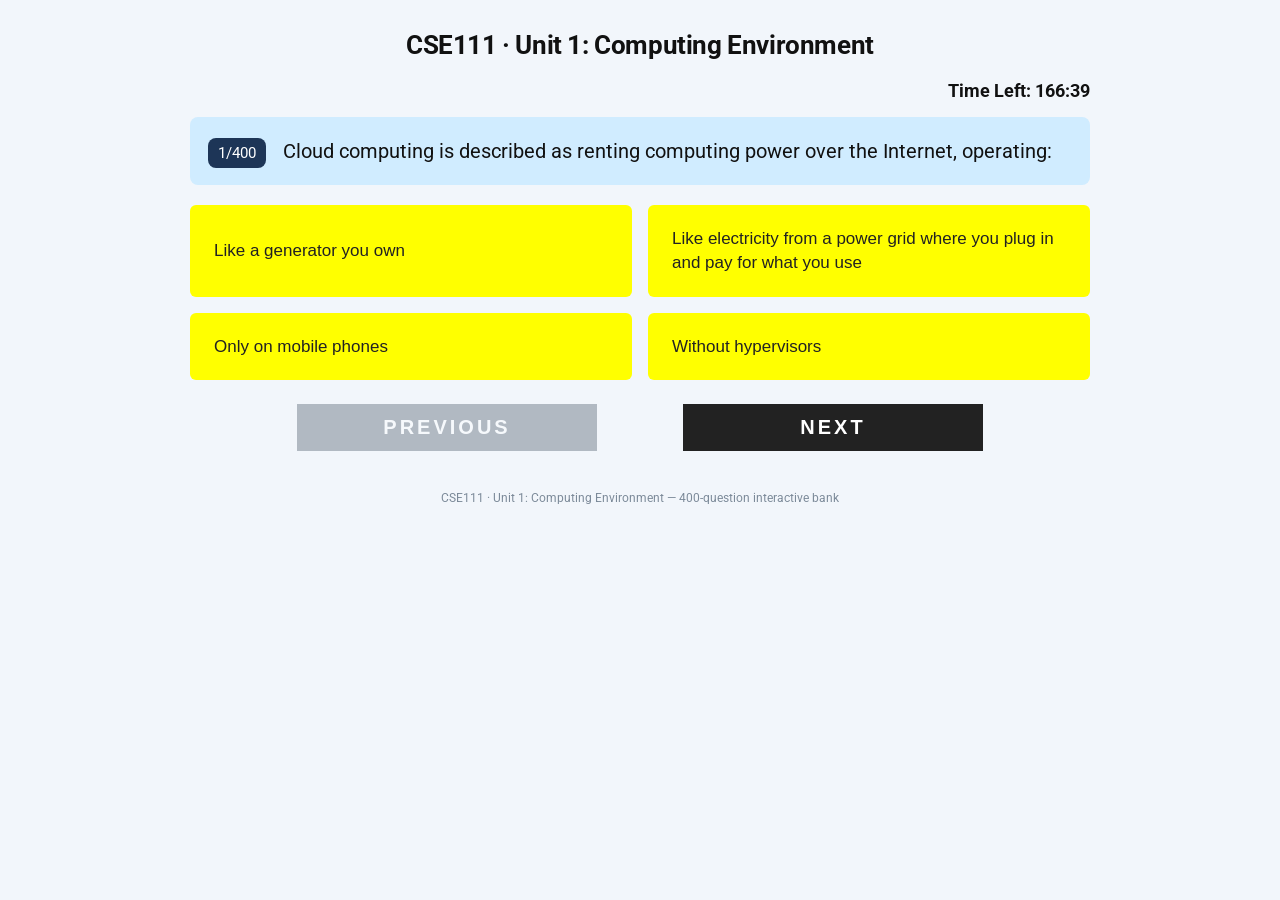
==== commit dcf73fbe: "Add files via upload" ====
--- a/index.html
+++ b/index.html
@@ -98,23 +98,6 @@
             color: #fff;
         }
 
-        .option.selected {
-            background: #1d3557;
-            color: #fff;
-        }
-
-        .fib-row input.selected {
-            outline: 3px solid #1d3557;
-        }
-
-        .fib-tick {
-            align-self: center;
-            color: #16a34a;
-            font-weight: 700;
-            font-size: 14px;
-            white-space: nowrap;
-        }
-
         .fib-row {
             display: flex;
             gap: 12px;
@@ -204,10 +187,6 @@
             cursor: not-allowed;
         }
 
-        .next-btn.submit {
-            background: #16a34a;
-        }
-
         .hidden {
             display: none !important;
         }
@@ -259,7 +238,6 @@
 
         .dot.g { background: #51e351; }
         .dot.r { background: #e63946; }
-        .dot.w { background: #fff; border: 1px solid #bbb; }
 
         .question-container {
             text-align: left;
@@ -302,31 +280,24 @@
 
         .question-container .user-answer,
         .question-container .correct-answer {
-            color: #222;
+            color: #fff;
             font-size: 14px;
         }
 
         .user-answer.good {
-            color: #16a34a;
+            color: #fff;
             font-weight: 700;
         }
 
         .user-answer.bad {
-            color: #e63946;
+            color: #fff;
             font-weight: 700;
         }
 
         .correct-answer {
-            color: #16a34a;
+            color: #fff;
             font-weight: 700;
             font-size: 14px;
-        }
-
-        .question-container.correct-item .user-answer,
-        .question-container.correct-item .correct-answer,
-        .question-container.incorrect-item .user-answer,
-        .question-container.incorrect-item .correct-answer {
-            color: #fff;
         }
 
         .quiz-result .retake-btn {
@@ -359,12 +330,10 @@
     <div class="options"></div>
     <div class="fib-row hidden" id="fibRow">
         <input type="text" id="fibInput" placeholder="Type your answer here…" autocomplete="off">
-        <span class="fib-tick hidden" id="fibTick">✓ Selected</span>
-        <button class="fib-submit" id="fibSubmit">Save</button>
+        <button class="fib-submit" id="fibSubmit">Check</button>
     </div>
     <div class="nav-row">
         <button class="next-btn prev" id="prevBtn">Previous</button>
-        <button class="next-btn submit" id="submitBtn">Submit</button>
         <button class="next-btn" id="nextBtn">Next</button>
     </div>
 </div>
@@ -383,11 +352,9 @@
 const optionsEl = document.querySelector(".quiz-container .options");
 const nextBtn = document.getElementById("nextBtn");
 const prevBtn = document.getElementById("prevBtn");
-const submitBtn = document.getElementById("submitBtn");
 const fibRow = document.getElementById("fibRow");
 const fibInput = document.getElementById("fibInput");
 const fibSubmit = document.getElementById("fibSubmit");
-const fibTick = document.getElementById("fibTick");
 
 const MAX_QUESTIONS = QUESTIONS.length;
 const SECONDS_PER_QUESTION = 25;
@@ -396,7 +363,6 @@
 let active = [];
 let questionNumber = 0;
 let score = 0;
-let answered = 0;
 let timeLeft = 0;
 let timerInterval;
 
@@ -473,67 +439,84 @@
     }, 1000);
 };
 
-function currentAnswer() {
-    return localStorage.getItem(`userAnswer_${questionNumber}`) || "";
-}
-
-function selectAnswer(val) {
-    const key = `userAnswer_${questionNumber}`;
-    const prev = localStorage.getItem(key);
-    const newVal = String(val).trim();
-    localStorage.setItem(key, newVal);
-
-    const wasAnswered = !!(prev && prev.trim());
-    const nowAnswered = !!newVal;
-    if (!wasAnswered && nowAnswered) answered++;
-    else if (wasAnswered && !nowAnswered) answered--;
-}
-
-function buildOptions(q) {
+function checkAnswer(userAnswer, el) {
+    const q = active[questionNumber];
+    const correct = correctText(q);
+    const ok = isCorrect(q, userAnswer);
+
+    if (ok) {
+        score++;
+        el.classList.add("correct");
+    } else {
+        el.classList.add("incorrect");
+    }
+
+    localStorage.setItem(`userAnswer_${questionNumber}`, String(userAnswer).trim());
+
+    const allOptions = document.querySelectorAll(".quiz-container .option");
+    allOptions.forEach(o => o.classList.add("disabled"));
+    fibInput.disabled = true;
+    fibSubmit.disabled = true;
+
+    if (!ok) {
+        allOptions.forEach(o => {
+            if (o.textContent.trim() === correct) o.classList.add("correct");
+        });
+    }
+}
+
+function buildOptions(q, savedUser) {
     optionsEl.innerHTML = "";
     fibRow.classList.add("hidden");
     optionsEl.classList.remove("hidden");
 
-    const cur = currentAnswer();
+    const correct = correctText(q);
+    const locked = savedUser != null;
     const qs = q.type === "tf" ? ["True", "False"] : q.opts.map(o => o.t);
+
     qs.forEach(o => {
         const option = document.createElement("button");
-        const isSel = o === cur;
         option.classList.add("option");
-        if (isSel) option.classList.add("selected");
-        option.textContent = (isSel ? "✓ " : "") + o;
-        option.addEventListener("click", () => {
-            selectAnswer(o);
-            buildOptions(q);
-        });
+        option.textContent = o;
+        if (locked) {
+            option.classList.add("disabled");
+            if (o === correct) option.classList.add("correct");
+            if (o === String(savedUser).trim() && o !== correct) option.classList.add("incorrect");
+        } else {
+            option.addEventListener("click", () => checkAnswer(o, option));
+        }
         optionsEl.appendChild(option);
     });
 }
 
-function buildFib(q) {
+function buildFib(q, savedUser) {
     optionsEl.classList.add("hidden");
     fibRow.classList.remove("hidden");
-    fibInput.classList.remove("selected");
-    fibInput.disabled = false;
-    fibSubmit.disabled = false;
-    fibInput.value = currentAnswer();
-    fibTick.classList.toggle("hidden", !fibInput.value.trim());
-}
-
-function updateFibTick() {
-    fibTick.classList.toggle("hidden", !fibInput.value.trim());
-    selectAnswer(fibInput.value);
+    fibInput.classList.remove("correct", "incorrect");
+    fibInput.value = savedUser != null ? savedUser : "";
+
+    if (savedUser != null) {
+        fibInput.disabled = true;
+        fibSubmit.disabled = true;
+        fibInput.classList.add(isCorrect(q, savedUser) ? "correct" : "incorrect");
+    } else {
+        fibInput.disabled = false;
+        fibSubmit.disabled = false;
+        fibInput.focus();
+    }
 }
 
 function createQuestion() {
+    optionsEl.innerHTML = "";
     const q = active[questionNumber];
+    const savedUser = localStorage.getItem(`userAnswer_${questionNumber}`);
     const tq = q.t.replace(/^True\/False:\s*/, "");
     questionEl.innerHTML = `<span class="question-number">${questionNumber + 1}/${MAX_QUESTIONS}</span> ${tq}`;
 
     if (q.type === "fib") {
-        buildFib(q);
+        buildFib(q, savedUser);
     } else {
-        buildOptions(q);
+        buildOptions(q, savedUser);
     }
 
     nextBtn.textContent = questionNumber >= MAX_QUESTIONS - 1 ? "Finish" : "Next";
@@ -541,12 +524,13 @@
 }
 
 fibSubmit.addEventListener("click", () => {
-    fibInput.classList.toggle("selected", !!fibInput.value.trim());
-    updateFibTick();
-});
-fibInput.addEventListener("input", () => {
-    fibInput.classList.toggle("selected", !!fibInput.value.trim());
-    updateFibTick();
+    if (!fibInput.disabled) {
+        const val = fibInput.value.trim();
+        if (!val) { fibInput.focus(); return; }
+        checkAnswer(val, fibInput);
+        if (isCorrect(active[questionNumber], val)) fibInput.classList.add("correct");
+        else fibInput.classList.add("incorrect");
+    }
 });
 fibInput.addEventListener("keydown", e => {
     if (e.key === "Enter") fibSubmit.click();
@@ -569,13 +553,6 @@
     }
 };
 prevBtn.addEventListener("click", displayPrevQuestion);
-
-const submitQuiz = () => {
-    const miss = MAX_QUESTIONS - answered;
-    if (miss > 0 && !confirm(`You still have ${miss} unanswered question(s). Submit anyway?`)) return;
-    displayQuizResult();
-};
-submitBtn.addEventListener("click", submitQuiz);
 
 const getResultMessage = () => {
     const pct = score / MAX_QUESTIONS;
@@ -593,11 +570,6 @@
     resultContainer.innerHTML = "";
 
     const heading = document.createElement("h2");
-    let totalScore = 0;
-    for (let i = 0; i < MAX_QUESTIONS; i++) {
-        if (isCorrect(active[i], localStorage.getItem(`userAnswer_${i}`))) totalScore++;
-    }
-    score = totalScore;
     heading.innerHTML = `You have scored ${score} out of ${MAX_QUESTIONS}.`;
     resultContainer.appendChild(heading);
 
@@ -607,27 +579,24 @@
 
     const legend = document.createElement("div");
     legend.className = "result-legend";
-    legend.innerHTML = '<span><span class="dot g"></span> Correct</span><span><span class="dot r"></span> Wrong</span><span><span class="dot w"></span> Not answered</span>';
+    legend.innerHTML = '<span><span class="dot g"></span> Correct</span><span><span class="dot r"></span> Wrong / Not answered</span>';
     resultContainer.appendChild(legend);
 
     for (let i = 0; i < MAX_QUESTIONS; i++) {
         const q = active[i];
         const userAnswer = localStorage.getItem(`userAnswer_${i}`);
-        const attempted = !!(userAnswer && userAnswer.trim());
-        const ok = attempted && isCorrect(q, userAnswer);
+        const ok = isCorrect(q, userAnswer);
 
         const item = document.createElement("div");
         item.classList.add("question-container");
-        if (ok) item.classList.add("correct-item");
-        else if (attempted) item.classList.add("incorrect-item");
+        item.classList.add(ok ? "correct-item" : "incorrect-item");
 
         const showQ = q.t.replace(/^True\/False:\s*/, "");
-        const cls = attempted ? (ok ? "good" : "bad") : "";
-        const userText = attempted ? userAnswer.trim() : "Not answered";
+        const userText = userAnswer && userAnswer.trim() ? userAnswer.trim() : "Not answered";
 
         item.innerHTML = `
             <div class="question"><span class="qno">Q${q.n}</span>${showQ}</div>
-            <div class="user-answer ${cls}">Your answer: ${userText}</div>
+            <div class="user-answer ${ok ? "good" : "bad"}">Your answer: ${userText}</div>
             <div class="correct-answer">Correct answer: ${correctText(q)}</div>`;
 
         resultContainer.appendChild(item);
@@ -645,7 +614,6 @@
 const retakeQuiz = () => {
     questionNumber = 0;
     score = 0;
-    answered = 0;
     active = shuffleArray(active);
     resetLocalStorage();
 
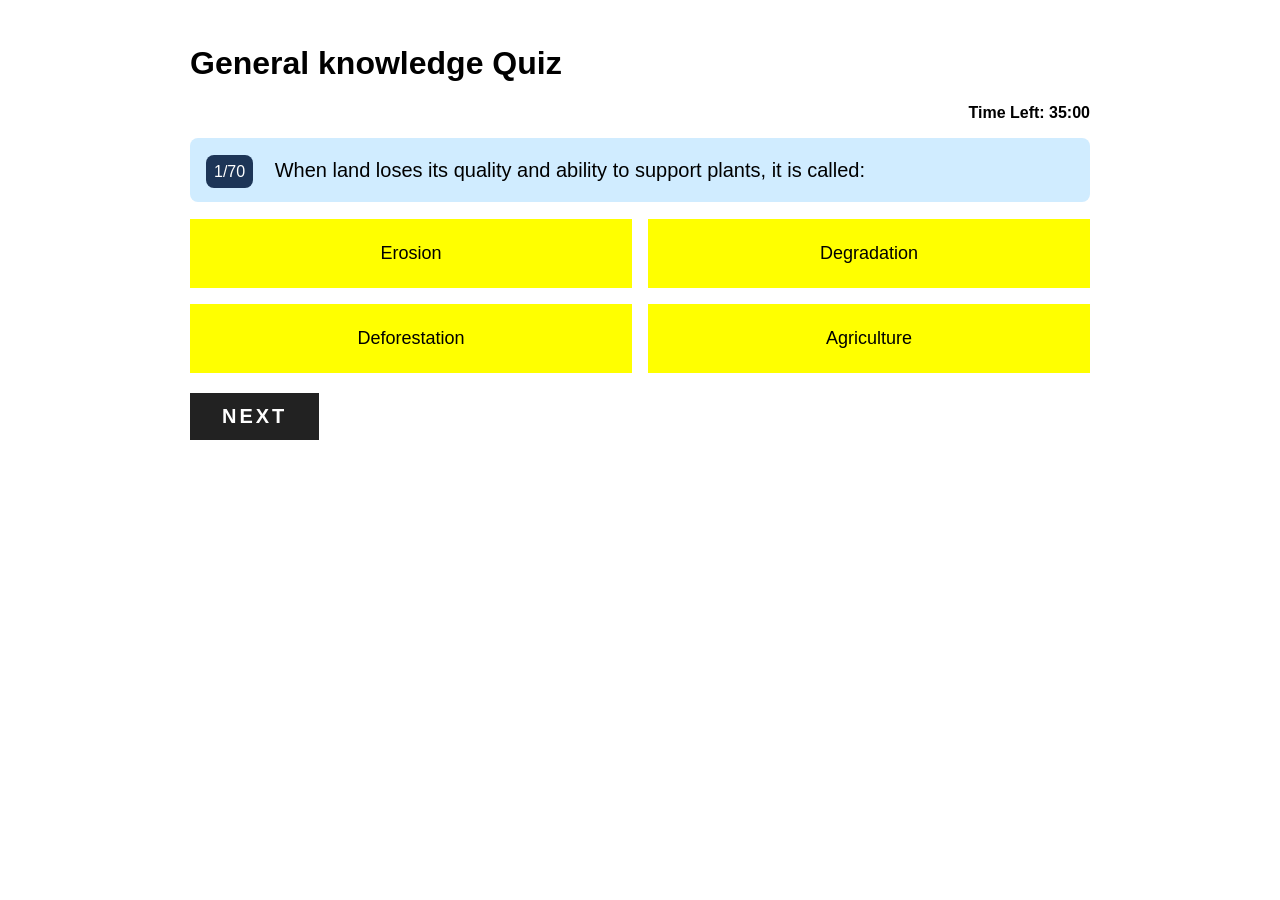
==== commit 97f4631d: "Add files via upload" ====
--- a/index.html
+++ b/index.html
@@ -3,631 +3,83 @@
 <head>
     <meta charset="UTF-8">
     <meta name="viewport" content="width=device-width, initial-scale=1.0">
-    <title>CSE111 Unit 1 — Interactive Quiz</title>
-    <link rel="preconnect" href="https://fonts.googleapis.com">
-    <link href="https://fonts.googleapis.com/css2?family=Roboto:wght@400;500;700&display=swap" rel="stylesheet">
-    <style>
-        body {
-            font-family: "Roboto", -apple-system, "Segoe UI", Arial, sans-serif;
-            margin: 0;
-            background: #f2f6fb;
-            color: #111;
-        }
-
-        .quiz-container {
-            max-width: 900px;
-            margin: 0 auto;
-            padding: 20px 16px 40px;
-        }
-
-        .quiz-container h1 {
-            text-align: center;
-            font-size: 26px;
-            letter-spacing: -0.4px;
-            margin: 10px 0 20px;
-        }
-
-        .quiz-container .timer {
-            font-weight: bold;
-            text-align: right;
-            font-size: 18px;
-            margin-bottom: 16px;
-        }
-
-        .timer.danger {
-            color: red;
-        }
-
-        .quiz-container h2.question {
-            font-size: 20px;
-            background-color: #d0ecff;
-            padding: 18px;
-            border-radius: 8px;
-            font-weight: normal;
-            line-height: 1.6;
-            margin: 0 0 20px;
-        }
-
-        .question-number {
-            font-size: 15px;
-            margin-right: 12px;
-            background: #1d3557;
-            color: #fff;
-            padding: 6px 10px;
-            border-radius: 8px;
-            white-space: nowrap;
-            vertical-align: middle;
-        }
-
-        .quiz-container .options {
-            display: grid;
-            grid-template-columns: 1fr 1fr;
-            gap: 16px;
-            margin-bottom: 24px;
-        }
-
-        .quiz-container .option {
-            border: none;
-            padding: 22px 24px;
-            font-size: 17px;
-            background: yellow;
-            cursor: pointer;
-            border-radius: 6px;
-            text-align: left;
-            line-height: 1.4;
-            color: #222;
-            transition: filter .12s;
-        }
-
-        .quiz-container .option:hover:not(.disabled) {
-            filter: brightness(0.95);
-        }
-
-        .disabled {
-            pointer-events: none;
-            opacity: 0.75;
-        }
-
-        .option.correct {
-            background-color: #51e351;
-            color: #222;
-        }
-
-        .option.incorrect {
-            background: #e63946;
-            color: #fff;
-        }
-
-        .fib-row {
-            display: flex;
-            gap: 12px;
-            margin-bottom: 24px;
-            max-width: 720px;
-        }
-
-        .fib-row input {
-            flex: 1;
-            border: none;
-            padding: 20px 22px;
-            font-size: 17px;
-            background: yellow;
-            border-radius: 6px;
-            outline: none;
-            font-family: inherit;
-            color: #222;
-        }
-
-        .fib-row input:focus {
-            outline: 3px solid #ffd700;
-        }
-
-        .fib-row input.correct {
-            background: #51e351;
-        }
-
-        .fib-row input.incorrect {
-            background: #e63946;
-            color: #fff;
-        }
-
-        .fib-row .fib-submit {
-            background: #222;
-            color: #fff;
-            border: none;
-            padding: 12px 26px;
-            font-size: 16px;
-            text-transform: uppercase;
-            font-weight: bold;
-            letter-spacing: 2px;
-            cursor: pointer;
-            border-radius: 6px;
-        }
-
-        .quiz-container .next-btn,
-        .quiz-result .retake-btn {
-            background: #222;
-            color: #fff;
-            border: none;
-            padding: 12px 32px;
-            font-size: 20px;
-            text-transform: uppercase;
-            font-weight: bold;
-            letter-spacing: 3px;
-            cursor: pointer;
-            width: fit-content;
-            display: inline-block;
-        }
-
-        .quiz-container .next-btn {
-            margin: 0 auto;
-            display: block;
-        }
-
-        .nav-row {
-            display: flex;
-            gap: 12px;
-            justify-content: center;
-            align-items: center;
-            max-width: 760px;
-            margin: 0 auto;
-        }
-
-        .nav-row .next-btn {
-            flex: 1;
-            max-width: 300px;
-            width: auto;
-        }
-
-        .next-btn.prev {
-            background: #3a4a5a;
-        }
-
-        .next-btn.prev:disabled {
-            opacity: 0.35;
-            cursor: not-allowed;
-        }
-
-        .hidden {
-            display: none !important;
-        }
-
-        /* ---------- result page ---------- */
-        .quiz-result {
-            display: none;
-            flex-direction: column;
-            gap: 20px;
-            max-width: 900px;
-            margin: 0 auto;
-            padding: 20px 16px 40px;
-            text-align: center;
-            color: #dd2e00;
-        }
-
-        .quiz-result h2 {
-            margin: 6px 0 0;
-            font-size: 26px;
-        }
-
-        .quiz-result h3 {
-            margin: 0;
-            color: #1d3557;
-            font-size: 20px;
-        }
-
-        .result-legend {
-            font-size: 14px;
-            color: #333;
-            display: flex;
-            justify-content: center;
-            gap: 22px;
-            align-items: center;
-        }
-
-        .result-legend span {
-            display: inline-flex;
-            align-items: center;
-            gap: 8px;
-        }
-
-        .dot {
-            width: 14px;
-            height: 14px;
-            border-radius: 4px;
-            display: inline-block;
-        }
-
-        .dot.g { background: #51e351; }
-        .dot.r { background: #e63946; }
-
-        .question-container {
-            text-align: left;
-            border: 1.5px solid #dddddd;
-            border-radius: 10px;
-            padding: 14px 18px;
-            font-size: 15px;
-            display: flex;
-            flex-direction: column;
-            gap: 6px;
-            background: #fff;
-            color: #222;
-        }
-
-        .question-container.correct-item {
-            background: #2ecc40;
-            border: none;
-            color: #fff;
-        }
-
-        .question-container.incorrect-item {
-            background: #e63946;
-            border: none;
-            color: #fff;
-        }
-
-        .question-container .question {
-            font-weight: 600;
-            line-height: 1.5;
-        }
-
-        .question-container .qno {
-            background: #1d3557;
-            color: #fff;
-            padding: 3px 9px;
-            border-radius: 7px;
-            font-size: 13px;
-            margin-right: 8px;
-        }
-
-        .question-container .user-answer,
-        .question-container .correct-answer {
-            color: #fff;
-            font-size: 14px;
-        }
-
-        .user-answer.good {
-            color: #fff;
-            font-weight: 700;
-        }
-
-        .user-answer.bad {
-            color: #fff;
-            font-weight: 700;
-        }
-
-        .correct-answer {
-            color: #fff;
-            font-weight: 700;
-            font-size: 14px;
-        }
-
-        .quiz-result .retake-btn {
-            margin: 10px auto;
-        }
-
-        footer {
-            text-align: center;
-            color: #7c8a99;
-            font-size: 12px;
-            padding-bottom: 20px;
-        }
-
-        @media (max-width: 700px) {
-            .quiz-container .options {
-                grid-template-columns: 1fr;
-            }
-            .fib-row {
-                flex-direction: column;
-            }
-        }
-    </style>
+    <title>Document</title>
+    <link rel="stylesheet" href="my.css">
 </head>
 <body>
-
-<div class="quiz-container">
-    <h1>CSE111 · Unit 1: Computing Environment</h1>
-    <div class="timer">Time Left: 00:00</div>
-    <h2 class="question"></h2>
-    <div class="options"></div>
-    <div class="fib-row hidden" id="fibRow">
-        <input type="text" id="fibInput" placeholder="Type your answer here…" autocomplete="off">
-        <button class="fib-submit" id="fibSubmit">Check</button>
+    <div class="quiz-container">
+     <h1>General knowledge Quiz</h1>
+     <div class="timer">Time left: 20 seconds</div>
+     <h2 class="question"></h2>
+    <div class="options">
+     
     </div>
-    <div class="nav-row">
-        <button class="next-btn prev" id="prevBtn">Previous</button>
-        <button class="next-btn" id="nextBtn">Next</button>
-    </div>
+    <button class="next-btn">Next</button>
 </div>
 
-<div class="quiz-result"></div>
+<div class="quiz-result">
+   <h2>You have scored 4 out of 5.</h2>
+   <div class="question-container incorrect">
+   <div class="question">Who wrote the novel 'pride and Prejudice'?</div>
+   <div class="user-answer">Your answerer: Not answered</div>
+   <div class="correct-answer"></div>
+</div>Correct answer:correct answer
 
-<footer>CSE111 · Unit 1: Computing Environment — 400-question interactive bank</footer>
 
-<script>
-const QUESTIONS = [{"n":1,"t":"The entity that acts as an intermediary bridge between the user and raw computer hardware is the:","type":"mc","opts":[{"l":"A","t":"Compiler"},{"l":"B","t":"Operating System"},{"l":"C","t":"Linker"},{"l":"D","t":"Assembler"}],"ans":"B","anst":"Operating System"},{"n":2,"t":"In the air-traffic controller analogy, what represents the planes waiting for runway clearance?","type":"mc","opts":[{"l":"A","t":"Data packets"},{"l":"B","t":"Operating systems"},{"l":"C","t":"Applications and hardware components"},{"l":"D","t":"Cloud hypervisors"}],"ans":"C","anst":"Applications and hardware components"},{"n":3,"t":"What would occur if an application attempted to run without an operating system?","type":"mc","opts":[{"l":"A","t":"It would execute faster via native BIOS"},{"l":"B","t":"It would need to speak directly to hardware without shared screens or file systems"},{"l":"C","t":"Multitasking would be handled by CPU microcode"},{"l":"D","t":"The system defaults to an automatic shell"}],"ans":"B","anst":"It would need to speak directly to hardware without shared screens or file systems"},{"n":4,"t":"Managing CPU time allocation among competing processes is the core job of:","type":"mc","opts":[{"l":"A","t":"Process Management"},{"l":"B","t":"Device Management"},{"l":"C","t":"Memory Management"},{"l":"D","t":"Network Access"}],"ans":"A","anst":"Process Management"},{"n":5,"t":"Which subsystem prevents two separate programs from colliding or overwriting each other in RAM?","type":"mc","opts":[{"l":"A","t":"File Management"},{"l":"B","t":"Memory Management"},{"l":"C","t":"Process Scheduling"},{"l":"D","t":"User Isolation"}],"ans":"B","anst":"Memory Management"},{"n":6,"t":"What allows an OS to communicate with peripherals like printers, displays, and keyboards?","type":"mc","opts":[{"l":"A","t":"Hypervisors"},{"l":"B","t":"Compilers"},{"l":"C","t":"Device Drivers"},{"l":"D","t":"Sockets"}],"ans":"C","anst":"Device Drivers"},{"n":7,"t":"Organizing binary storage blocks into files and directory trees is handled by:","type":"mc","opts":[{"l":"A","t":"Security Management"},{"l":"B","t":"File Management"},{"l":"C","t":"Network Management"},{"l":"D","t":"Process Management"}],"ans":"B","anst":"File Management"},{"n":8,"t":"Which function enforces authentication, credentials, and user privilege isolation?","type":"mc","opts":[{"l":"A","t":"Security & Access Control"},{"l":"B","t":"Process Management"},{"l":"C","t":"UI Layer"},{"l":"D","t":"BIOS"}],"ans":"A","anst":"Security & Access Control"},{"n":9,"t":"What are the two primary types of User Interfaces provided by modern operating systems?","type":"mc","opts":[{"l":"A","t":"API and ABI"},{"l":"B","t":"GUI and Command Line"},{"l":"C","t":"TCP and UDP"},{"l":"D","t":"POSIX and ANSI"}],"ans":"B","anst":"GUI and Command Line"},{"n":10,"t":"When an app icon is clicked, what does the OS do first?","type":"mc","opts":[{"l":"A","t":"Allocates RAM"},{"l":"B","t":"Locates the program file on disk"},{"l":"C","t":"Draws the GUI window"},{"l":"D","t":"Assigns CPU priority"}],"ans":"B","anst":"Locates the program file on disk"},{"n":11,"t":"What step occurs directly after the memory manager allocates RAM during application launch?","type":"mc","opts":[{"l":"A","t":"Process manager schedules it on the CPU"},{"l":"B","t":"OS searches disk storage"},{"l":"C","t":"User authentication is verified"},{"l":"D","t":"Display driver initializes GPU memory"}],"ans":"A","anst":"Process manager schedules it on the CPU"},{"n":12,"t":"In which OS architecture are jobs batched and executed sequentially without interactive user control?","type":"mc","opts":[{"l":"A","t":"Time-Sharing OS"},{"l":"B","t":"Batch OS"},{"l":"C","t":"Distributed OS"},{"l":"D","t":"Real-Time OS"}],"ans":"B","anst":"Batch OS"},{"n":13,"t":"Which of the following is an example of a Batch Operating System?","type":"mc","opts":[{"l":"A","t":"FreeRTOS"},{"l":"B","t":"IBM OS/360 / z/OS"},{"l":"C","t":"Ubuntu Desktop"},{"l":"D","t":"Android"}],"ans":"B","anst":"IBM OS/360 / z/OS"},{"n":14,"t":"What primary mechanism allows a Time-Sharing OS to support multiple users simultaneously?","type":"mc","opts":[{"l":"A","t":"Running code without memory allocation"},{"l":"B","t":"Rapid CPU switching between tasks"},{"l":"C","t":"Manual queue management"},{"l":"D","t":"Dedicated hardware threads per user"}],"ans":"B","anst":"Rapid CPU switching between tasks"},{"n":15,"t":"UNIX, Linux, and Multics are classic examples of which OS category?","type":"mc","opts":[{"l":"A","t":"Batch OS"},{"l":"B","t":"Time-Sharing OS"},{"l":"C","t":"Single-User DOS"},{"l":"D","t":"Hard Real-Time OS"}],"ans":"B","anst":"Time-Sharing OS"},{"n":16,"t":"Which OS makes a network of distinct computers appear to the end-user as a single unified machine?","type":"mc","opts":[{"l":"A","t":"Distributed OS"},{"l":"B","t":"Mobile OS"},{"l":"C","t":"Time-Sharing OS"},{"l":"D","t":"RTOS"}],"ans":"A","anst":"Distributed OS"},{"n":17,"t":"Plan 9 from Bell Labs, Amoeba, and Google Fuchsia are examples of:","type":"mc","opts":[{"l":"A","t":"Batch systems"},{"l":"B","t":"Distributed operating systems"},{"l":"C","t":"Embedded microcontroller monitors"},{"l":"D","t":"Virtual machine managers"}],"ans":"B","anst":"Distributed operating systems"},{"n":18,"t":"What is the fundamental design constraint of a Real-Time Operating System (RTOS)?","type":"mc","opts":[{"l":"A","t":"Guaranteed execution within strict time limits"},{"l":"B","t":"Maximum graphic frame rates"},{"l":"C","t":"Battery optimization for smartphones"},{"l":"D","t":"Unlimited memory allocation"}],"ans":"A","anst":"Guaranteed execution within strict time limits"},{"n":19,"t":"Which critical device requires an RTOS?","type":"mc","opts":[{"l":"A","t":"Web server"},{"l":"B","t":"Car airbag controller / Pacemaker"},{"l":"C","t":"Video streaming server"},{"l":"D","t":"Laptop word processor"}],"ans":"B","anst":"Car airbag controller / Pacemaker"},{"n":20,"t":"FreeRTOS, VxWorks, and QNX are classified as:","type":"mc","opts":[{"l":"A","t":"Distributed Operating Systems"},{"l":"B","t":"Real-Time Operating Systems"},{"l":"C","t":"Batch Processing Systems"},{"l":"D","t":"Desktop Operating Systems"}],"ans":"B","anst":"Real-Time Operating Systems"},{"n":21,"t":"Mobile operating systems like Android and iOS are specifically optimized for:","type":"mc","opts":[{"l":"A","t":"Batch card reading"},{"l":"B","t":"Touch, battery life, and app ecosystems"},{"l":"C","t":"Distributed clustering"},{"l":"D","t":"Deterministic industrial robotics"}],"ans":"B","anst":"Touch, battery life, and app ecosystems"},{"n":22,"t":"Over 96% of the world's top 1 million web servers run on:","type":"mc","opts":[{"l":"A","t":"Windows Server"},{"l":"B","t":"Linux"},{"l":"C","t":"macOS"},{"l":"D","t":"Solaris"}],"ans":"B","anst":"Linux"},{"n":23,"t":"The entire Linux file system branches from a single root denoted by:","type":"mc","opts":[{"l":"A","t":"C:\\"},{"l":"B","t":"/"},{"l":"C","t":"/root"},{"l":"D","t":"~"}],"ans":"B","anst":"/"},{"n":24,"t":"Which Linux directory contains essential command binaries like ls and cp?","type":"mc","opts":[{"l":"A","t":"/bin"},{"l":"B","t":"/etc"},{"l":"C","t":"/home"},{"l":"D","t":"/var"}],"ans":"A","anst":"/bin"},{"n":25,"t":"In Linux, machine-wide configuration files are stored inside:","type":"mc","opts":[{"l":"A","t":"/sys"},{"l":"B","t":"/etc"},{"l":"C","t":"/usr"},{"l":"D","t":"/opt"}],"ans":"B","anst":"/etc"},{"n":26,"t":"Where are personal folders and profiles for regular non-root users stored by default?","type":"mc","opts":[{"l":"A","t":"/root"},{"l":"B","t":"/home"},{"l":"C","t":"/var/users"},{"l":"D","t":"/usr/home"}],"ans":"B","anst":"/home"},{"n":27,"t":"Variable system runtime files such as log output and caches are stored in:","type":"mc","opts":[{"l":"A","t":"/tmp"},{"l":"B","t":"/var"},{"l":"C","t":"/bin"},{"l":"D","t":"/dev"}],"ans":"B","anst":"/var"},{"n":28,"t":"The dedicated home directory for the administrator (superuser) is:","type":"mc","opts":[{"l":"A","t":"/home/root"},{"l":"B","t":"/root"},{"l":"C","t":"/"},{"l":"D","t":"/admin"}],"ans":"B","anst":"/root"},{"n":29,"t":"Installed software programs and libraries are located within:","type":"mc","opts":[{"l":"A","t":"/usr"},{"l":"B","t":"/etc"},{"l":"C","t":"/var"},{"l":"D","t":"/bin"}],"ans":"A","anst":"/usr"},{"n":30,"t":"Which command shows the folder you are currently in?","type":"mc","opts":[{"l":"A","t":"ls"},{"l":"B","t":"pwd"},{"l":"C","t":"cd"},{"l":"D","t":"dir"}],"ans":"B","anst":"pwd"},{"n":31,"t":"To see a listing of files and folders inside your current directory, run:","type":"mc","opts":[{"l":"A","t":"ls"},{"l":"B","t":"cat"},{"l":"C","t":"pwd"},{"l":"D","t":"touch"}],"ans":"A","anst":"ls"},{"n":32,"t":"What command changes your current folder in the terminal?","type":"mc","opts":[{"l":"A","t":"mv"},{"l":"B","t":"cd"},{"l":"C","t":"pwd"},{"l":"D","t":"ls"}],"ans":"B","anst":"cd"},{"n":33,"t":"Which command creates a new folder in Linux?","type":"mc","opts":[{"l":"A","t":"touch"},{"l":"B","t":"mkdir"},{"l":"C","t":"rmdir"},{"l":"D","t":"cat"}],"ans":"B","anst":"mkdir"},{"n":34,"t":"The command rmdir deletes:","type":"mc","opts":[{"l":"A","t":"Any directory recursively"},{"l":"B","t":"An empty folder"},{"l":"C","t":"Individual hidden files"},{"l":"D","t":"Corrupted partitions"}],"ans":"B","anst":"An empty folder"},{"n":35,"t":"To create a blank new file named script.py, type:","type":"mc","opts":[{"l":"A","t":"touch script.py"},{"l":"B","t":"mkdir script.py"},{"l":"C","t":"cat script.py"},{"l":"D","t":"chmod script.py"}],"ans":"A","anst":"touch script.py"},{"n":36,"t":"Which command copies files or folders from one location to another?","type":"mc","opts":[{"l":"A","t":"mv"},{"l":"B","t":"cp"},{"l":"C","t":"touch"},{"l":"D","t":"rm"}],"ans":"B","anst":"cp"},{"n":37,"t":"The mv command is used to:","type":"mc","opts":[{"l":"A","t":"Move or rename a file"},{"l":"B","t":"Clone partitions"},{"l":"C","t":"Modify timestamps"},{"l":"D","t":"Concatenate outputs"}],"ans":"A","anst":"Move or rename a file"},{"n":38,"t":"Which command deletes a file?","type":"mc","opts":[{"l":"A","t":"rm"},{"l":"B","t":"rmdir"},{"l":"C","t":"deldir"},{"l":"D","t":"erase"}],"ans":"A","anst":"rm"},{"n":39,"t":"To display a file's contents directly to the console, execute:","type":"mc","opts":[{"l":"A","t":"view"},{"l":"B","t":"cat"},{"l":"C","t":"echo"},{"l":"D","t":"show"}],"ans":"B","anst":"cat"},{"n":40,"t":"Which command changes file permissions in Linux?","type":"mc","opts":[{"l":"A","t":"chown"},{"l":"B","t":"chmod"},{"l":"C","t":"touch"},{"l":"D","t":"cp"}],"ans":"B","anst":"chmod"},{"n":41,"t":"What does the command chmod +x app.py accomplish?","type":"mc","opts":[{"l":"A","t":"Deletes app.py"},{"l":"B","t":"Grants execute permission to app.py"},{"l":"C","t":"Opens app.py in edit mode"},{"l":"D","t":"Marks app.py as hidden"}],"ans":"B","anst":"Grants execute permission to app.py"},{"n":42,"t":"Two or more interconnected computers configured to exchange data and share resources constitute a:","type":"mc","opts":[{"l":"A","t":"File system"},{"l":"B","t":"Computer Network"},{"l":"C","t":"Hypervisor"},{"l":"D","t":"Database"}],"ans":"B","anst":"Computer Network"},{"n":43,"t":"Which network class covers personal devices within a span of a few meters?","type":"mc","opts":[{"l":"A","t":"LAN"},{"l":"B","t":"PAN"},{"l":"C","t":"MAN"},{"l":"D","t":"WAN"}],"ans":"B","anst":"PAN"},{"n":44,"t":"Connecting wireless earbuds to a smartphone via Bluetooth forms a:","type":"mc","opts":[{"l":"A","t":"MAN"},{"l":"B","t":"PAN"},{"l":"C","t":"WAN"},{"l":"D","t":"LAN"}],"ans":"B","anst":"PAN"},{"n":45,"t":"A network contained within a single building or college computer lab is a:","type":"mc","opts":[{"l":"A","t":"LAN"},{"l":"B","t":"WAN"},{"l":"C","t":"PAN"},{"l":"D","t":"MAN"}],"ans":"A","anst":"LAN"},{"n":46,"t":"A network covering an entire city (such as a cable TV or traffic-camera network) is a:","type":"mc","opts":[{"l":"A","t":"PAN"},{"l":"B","t":"MAN"},{"l":"C","t":"LAN"},{"l":"D","t":"WAN"}],"ans":"B","anst":"MAN"},{"n":47,"t":"The largest Wide Area Network (WAN) in existence is:","type":"mc","opts":[{"l":"A","t":"The Internet itself"},{"l":"B","t":"Bell Labs network"},{"l":"C","t":"An AWS Availability Zone"},{"l":"D","t":"An Ethernet subnet"}],"ans":"A","anst":"The Internet itself"},{"n":48,"t":"Which topology connects every node to one central hub or switch?","type":"mc","opts":[{"l":"A","t":"Bus"},{"l":"B","t":"Star"},{"l":"C","t":"Ring"},{"l":"D","t":"Mesh"}],"ans":"B","anst":"Star"},{"n":49,"t":"Which network topology connects all stations along a single shared central cable?","type":"mc","opts":[{"l":"A","t":"Star"},{"l":"B","t":"Bus"},{"l":"C","t":"Mesh"},{"l":"D","t":"Ring"}],"ans":"B","anst":"Bus"},{"n":50,"t":"In which topology is each network node wired to exactly two neighbors?","type":"mc","opts":[{"l":"A","t":"Bus"},{"l":"B","t":"Ring"},{"l":"C","t":"Star"},{"l":"D","t":"Tree"}],"ans":"B","anst":"Ring"},{"n":51,"t":"What topology connects all devices to all others directly?","type":"mc","opts":[{"l":"A","t":"Star"},{"l":"B","t":"Mesh"},{"l":"C","t":"Bus"},{"l":"D","t":"Ring"}],"ans":"B","anst":"Mesh"},{"n":52,"t":"When entering a website URL into a browser, which protocol translates it to an IP address?","type":"mc","opts":[{"l":"A","t":"HTTP"},{"l":"B","t":"DNS"},{"l":"C","t":"DHCP"},{"l":"D","t":"ARP"}],"ans":"B","anst":"DNS"},{"n":53,"t":"What role does a server play in Client-Server architecture?","type":"mc","opts":[{"l":"A","t":"Initiates requests"},{"l":"B","t":"Receives requests, executes logic, and transmits processed responses"},{"l":"C","t":"Replaces the router"},{"l":"D","t":"Generates user display windows"}],"ans":"B","anst":"Receives requests, executes logic, and transmits processed responses"},{"n":54,"t":"Which intelligent networking device directs traffic between different networks?","type":"mc","opts":[{"l":"A","t":"Switch"},{"l":"B","t":"Router"},{"l":"C","t":"Hub"},{"l":"D","t":"Repeater"}],"ans":"B","anst":"Router"},{"n":55,"t":"Why is a network switch superior to a traditional network hub?","type":"mc","opts":[{"l":"A","t":"It sends data only where needed instead of broadcasting to every device"},{"l":"B","t":"It needs no electricity"},{"l":"C","t":"It only works wirelessly"},{"l":"D","t":"It bypasses IP addresses"}],"ans":"A","anst":"It sends data only where needed instead of broadcasting to every device"},{"n":56,"t":"What legacy hardware device connects devices by broadcasting incoming signals to all of them?","type":"mc","opts":[{"l":"A","t":"Router"},{"l":"B","t":"Hub"},{"l":"C","t":"Switch"},{"l":"D","t":"Gateway"}],"ans":"B","anst":"Hub"},{"n":57,"t":"Which device converts signals between your ISP and your home network?","type":"mc","opts":[{"l":"A","t":"Modem"},{"l":"B","t":"NIC"},{"l":"C","t":"Access Point"},{"l":"D","t":"Transceiver"}],"ans":"A","anst":"Modem"},{"n":58,"t":"What hardware inside a computer provides physical connectivity to a network?","type":"mc","opts":[{"l":"A","t":"Modem"},{"l":"B","t":"Network Interface Card (NIC)"},{"l":"C","t":"Hypervisor"},{"l":"D","t":"ROM"}],"ans":"B","anst":"Network Interface Card (NIC)"},{"n":59,"t":"How many layers exist in the theoretical OSI reference model?","type":"mc","opts":[{"l":"A","t":"4"},{"l":"B","t":"7"},{"l":"C","t":"5"},{"l":"D","t":"6"}],"ans":"B","anst":"7"},{"n":60,"t":"Which layer is Layer 1 of the OSI Model?","type":"mc","opts":[{"l":"A","t":"Data Link"},{"l":"B","t":"Physical"},{"l":"C","t":"Network"},{"l":"D","t":"Application"}],"ans":"B","anst":"Physical"},{"n":61,"t":"What OSI layer handles end-to-end data delivery and error recovery?","type":"mc","opts":[{"l":"A","t":"Session Layer"},{"l":"B","t":"Transport Layer"},{"l":"C","t":"Network Layer"},{"l":"D","t":"Presentation Layer"}],"ans":"B","anst":"Transport Layer"},{"n":62,"t":"How many layers make up the practical TCP/IP Internet suite?","type":"mc","opts":[{"l":"A","t":"4"},{"l":"B","t":"7"},{"l":"C","t":"3"},{"l":"D","t":"5"}],"ans":"A","anst":"4"},{"n":63,"t":"Which layer in the TCP/IP model determines the best path and handles packet routing?","type":"mc","opts":[{"l":"A","t":"Application"},{"l":"B","t":"Transport"},{"l":"C","t":"Internet"},{"l":"D","t":"Network Access"}],"ans":"C","anst":"Internet"},{"n":64,"t":"Software that creates, runs, and manages virtual machines by sharing physical hardware is a:","type":"mc","opts":[{"l":"A","t":"Compiler"},{"l":"B","t":"Hypervisor"},{"l":"C","t":"Container engine"},{"l":"D","t":"Microkernel"}],"ans":"B","anst":"Hypervisor"},{"n":65,"t":"Consolidating 10 separate physical servers into 1 powerful server running 10 VMs is called:","type":"mc","opts":[{"l":"A","t":"Server Consolidation"},{"l":"B","t":"Elastic Clustering"},{"l":"C","t":"Overclocking"},{"l":"D","t":"Rapid Paging"}],"ans":"A","anst":"Server Consolidation"},{"n":66,"t":"Oracle VirtualBox and VMware Player are classified as:","type":"mc","opts":[{"l":"A","t":"Type-1 Bare-Metal Hypervisors"},{"l":"B","t":"Type-2 Hosted Hypervisors"},{"l":"C","t":"Microkernels"},{"l":"D","t":"Hardware ASICs"}],"ans":"B","anst":"Type-2 Hosted Hypervisors"},{"n":67,"t":"What VM action saves the VM's exact state to return to later?","type":"mc","opts":[{"l":"A","t":"Clone"},{"l":"B","t":"Snapshot"},{"l":"C","t":"Stop"},{"l":"D","t":"Boot"}],"ans":"B","anst":"Snapshot"},{"n":68,"t":"What disk image file format is attached to boot up and install an OS on a VM?","type":"mc","opts":[{"l":"A","t":".tar"},{"l":"B","t":".iso"},{"l":"C","t":".dll"},{"l":"D","t":".sys"}],"ans":"B","anst":".iso"},{"n":69,"t":"According to the curriculum, Cloud Computing is defined as:","type":"mc","opts":[{"l":"A","t":"Renting computing power, storage, and software over the Internet"},{"l":"B","t":"Local external hard drive backups"},{"l":"C","t":"Upgrading CPU hardware"},{"l":"D","t":"Ad-hoc Bluetooth networking"}],"ans":"A","anst":"Renting computing power, storage, and software over the Internet"},{"n":70,"t":"Which cloud deployment model is dedicated to one organization only (e.g., an internal bank cloud)?","type":"mc","opts":[{"l":"A","t":"Public Cloud"},{"l":"B","t":"Private Cloud"},{"l":"C","t":"Hybrid Cloud"},{"l":"D","t":"Community Cloud"}],"ans":"B","anst":"Private Cloud"},{"n":71,"t":"An independent software-based computer that behaves like a physical machine is a:","type":"fib","ans":"","anst":"Virtual Machine (VM)"},{"n":72,"t":"In Linux, running cd .. navigates to the:","type":"fib","ans":"","anst":"Parent directory"},{"n":73,"t":"The theoretical OSI model contains ___ layers, while the practical TCP/IP suite contains ___ layers.","type":"fib","ans":"","anst":"7; 4"},{"n":74,"t":"Essential user command binaries are kept in /bin, while system-wide configurations are kept in:","type":"fib","ans":"","anst":"/etc"},{"n":75,"t":"An OS that guarantees a response within a strict time limit is an:","type":"fib","ans":"","anst":"RTOS (Real-Time Operating System)"},{"n":76,"t":"Amazon Web Services (AWS) was launched first in the year:","type":"fib","ans":"","anst":"2006"},{"n":77,"t":"The hardware device that bridges and translates signals from your ISP into your network is a:","type":"fib","ans":"","anst":"Modem"},{"n":78,"t":"The 5 NIST cloud traits are On-Demand Self-Service, Broad Network Access, Resource Pooling, Rapid Elasticity, and:","type":"fib","ans":"","anst":"Measured Service"},{"n":79,"t":"The Linux command to display a file's contents is:","type":"fib","ans":"","anst":"cat"},{"n":80,"t":"In a ___ topology, each device connects to exactly two neighbors in a loop.","type":"fib","ans":"","anst":"Ring"},{"n":81,"t":"In an IaaS model, the provider manages servers and storage, while the customer installs the:","type":"fib","ans":"","anst":"Operating System and Applications"},{"n":82,"t":"The command to change file permissions is:","type":"fib","ans":"","anst":"chmod"},{"n":83,"t":"A cloud deployment combining public and private cloud environments is a:","type":"fib","ans":"","anst":"Hybrid Cloud"},{"n":84,"t":"The hardware inside a device that connects it to a network is the:","type":"fib","ans":"","anst":"NIC (Network Interface Card)"},{"n":85,"t":"The acronym NIST stands for National Institute of:","type":"fib","ans":"","anst":"Standards and Technology"},{"n":86,"t":"True/False: In a star topology, if one workstation cable breaks, the entire network halts.","type":"tf","ans":"False","anst":"False"},{"n":87,"t":"True/False: Rapid Elasticity means cloud resources automatically scale when demand surges and scale down when demand drops.","type":"tf","ans":"True","anst":"True"},{"n":88,"t":"True/False: The personal files of regular non-root users reside directly in /root.","type":"tf","ans":"False","anst":"False"},{"n":89,"t":"True/False: A network hub is smart and forwards data only where needed.","type":"tf","ans":"False","anst":"False"},{"n":90,"t":"True/False: Taking a virtual machine snapshot allows you to restore the VM state without affecting your main host computer.","type":"tf","ans":"True","anst":"True"},{"n":91,"t":"True/False: In Platform as a Service (PaaS), the customer must configure the physical server hardware.","type":"tf","ans":"False","anst":"False"},{"n":92,"t":"True/False: Netflix on AWS streams content to over 300M+ users globally.","type":"tf","ans":"True","anst":"True"},{"n":93,"t":"True/False: Time-sharing operating systems rapidly switch the CPU between multiple users' tasks.","type":"tf","ans":"True","anst":"True"},{"n":94,"t":"True/False: The rmdir command deletes non-empty directories filled with active files.","type":"tf","ans":"False","anst":"False"},{"n":95,"t":"True/False: Presentation Layer (Layer 6) in the OSI model handles data formatting, compression, and encryption.","type":"tf","ans":"True","anst":"True"},{"n":96,"t":"True/False: Routers direct traffic between different networks.","type":"tf","ans":"True","anst":"True"},{"n":97,"t":"True/False: Type-2 hypervisors run directly on bare metal without requiring an existing host operating system.","type":"tf","ans":"False","anst":"False"},{"n":98,"t":"True/False: Resource pooling allows cloud providers to serve multiple customers by sharing physical resources.","type":"tf","ans":"True","anst":"True"},{"n":99,"t":"True/False: Everything in Linux lives in one unified hierarchy tree starting at root (/).","type":"tf","ans":"True","anst":"True"},{"n":100,"t":"True/False: Under Software as a Service (SaaS), the provider manages everything, and you simply use the finished app.","type":"tf","ans":"True","anst":"True"},{"n":101,"t":"What primary role does the OS kernel fulfill during memory management?","type":"mc","opts":[{"l":"A","t":"Compiles source code"},{"l":"B","t":"Allocates and frees RAM so processes don't collide"},{"l":"C","t":"Modulates radio frequencies"},{"l":"D","t":"Resolves DNS domain queries"}],"ans":"B","anst":"Allocates and frees RAM so processes don't collide"},{"n":102,"t":"In the air-traffic controller analogy, what represents the physical runways?","type":"mc","opts":[{"l":"A","t":"Cloud data centers"},{"l":"B","t":"Physical hardware resources (CPU, RAM, storage, screen)"},{"l":"C","t":"Web browser tabs"},{"l":"D","t":"Network cables"}],"ans":"B","anst":"Physical hardware resources (CPU, RAM, storage, screen)"},{"n":103,"t":"Which operating system type processes collected batches of jobs without real-time human interaction?","type":"mc","opts":[{"l":"A","t":"Mobile OS"},{"l":"B","t":"Batch OS"},{"l":"C","t":"Distributed OS"},{"l":"D","t":"Time-Sharing OS"}],"ans":"B","anst":"Batch OS"},{"n":104,"t":"Which real-world process was historically automated by early Batch OS platforms?","type":"mc","opts":[{"l":"A","t":"Real-time GPS navigation"},{"l":"B","t":"Early bank cheque processing systems"},{"l":"C","t":"Smartphone gaming"},{"l":"D","t":"Autonomous driving"}],"ans":"B","anst":"Early bank cheque processing systems"},{"n":105,"t":"How does a Time-Sharing OS manage interactive responsiveness across multiple users?","type":"mc","opts":[{"l":"A","t":"Assigns dedicated CPUs to every person"},{"l":"B","t":"Rapidly switches the CPU between multiple users' tasks"},{"l":"C","t":"Queues jobs overnight"},{"l":"D","t":"Omits security permissions"}],"ans":"B","anst":"Rapidly switches the CPU between multiple users' tasks"},{"n":106,"t":"In an industrial robot assembly line, which OS category is non-negotiable?","type":"mc","opts":[{"l":"A","t":"Batch OS"},{"l":"B","t":"Real-Time OS (RTOS)"},{"l":"C","t":"Desktop OS"},{"l":"D","t":"Mobile OS"}],"ans":"B","anst":"Real-Time OS (RTOS)"},{"n":107,"t":"Modern mobile operating systems (Android, iOS) prioritize:","type":"mc","opts":[{"l":"A","t":"Touch, battery life, and sandboxed app ecosystems"},{"l":"B","t":"Card punched tape readers"},{"l":"C","t":"Raw mainframe job queues"},{"l":"D","t":"Disabling the GUI"}],"ans":"A","anst":"Touch, battery life, and sandboxed app ecosystems"},{"n":108,"t":"Why does Linux matter for a Computer Science student?","type":"mc","opts":[{"l":"A","t":"It runs only on microcontrollers"},{"l":"B","t":"It powers most of the internet, is open-source, and CLI skills transfer directly to real jobs"},{"l":"C","t":"It does not require memory"},{"l":"D","t":"It has no terminal"}],"ans":"B","anst":"It powers most of the internet, is open-source, and CLI skills transfer directly to real jobs"},{"n":109,"t":"What proportion of the world's top 1 million web servers run on Linux?","type":"mc","opts":[{"l":"A","t":"Less than 20%"},{"l":"B","t":"Around 50%"},{"l":"C","t":"Over 96%"},{"l":"D","t":"Exactly 10%"}],"ans":"C","anst":"Over 96%"},{"n":110,"t":"In Linux, all files and folders branch from which single symbol?","type":"mc","opts":[{"l":"A","t":"\\"},{"l":"B","t":"/"},{"l":"C","t":"~"},{"l":"D","t":"$"}],"ans":"B","anst":"/"},{"n":111,"t":"Essential user command binaries like cat and ls are located in:","type":"mc","opts":[{"l":"A","t":"/etc"},{"l":"B","t":"/bin"},{"l":"C","t":"/var"},{"l":"D","t":"/home"}],"ans":"B","anst":"/bin"},{"n":112,"t":"Where are log outputs, cache files, and spoolers preserved in Linux?","type":"mc","opts":[{"l":"A","t":"/var"},{"l":"B","t":"/home"},{"l":"C","t":"/bin"},{"l":"D","t":"/usr"}],"ans":"A","anst":"/var"},{"n":113,"t":"A regular student user named riya will have their personal files placed in:","type":"mc","opts":[{"l":"A","t":"/root"},{"l":"B","t":"/home/riya"},{"l":"C","t":"/bin/riya"},{"l":"D","t":"/etc/riya"}],"ans":"B","anst":"/home/riya"},{"n":114,"t":"System-wide configuration files in Linux are found in:","type":"mc","opts":[{"l":"A","t":"/var"},{"l":"B","t":"/etc"},{"l":"C","t":"/root"},{"l":"D","t":"/bin"}],"ans":"B","anst":"/etc"},{"n":115,"t":"What command outputs the current folder you are working inside?","type":"mc","opts":[{"l":"A","t":"ls"},{"l":"B","t":"pwd"},{"l":"C","t":"cd"},{"l":"D","t":"touch"}],"ans":"B","anst":"pwd"},{"n":116,"t":"Which command lists all items in the active working directory?","type":"mc","opts":[{"l":"A","t":"pwd"},{"l":"B","t":"ls"},{"l":"C","t":"cat"},{"l":"D","t":"cd"}],"ans":"B","anst":"ls"},{"n":117,"t":"How do you move your terminal session into a subfolder called project?","type":"mc","opts":[{"l":"A","t":"mv project"},{"l":"B","t":"cd project"},{"l":"C","t":"mkdir project"},{"l":"D","t":"touch project"}],"ans":"B","anst":"cd project"},{"n":118,"t":"What command deletes an empty directory named test?","type":"mc","opts":[{"l":"A","t":"rmdir test"},{"l":"B","t":"rm test"},{"l":"C","t":"touch test"},{"l":"D","t":"chmod test"}],"ans":"A","anst":"rmdir test"},{"n":119,"t":"What will the command touch notes.txt do if notes.txt does not exist?","type":"mc","opts":[{"l":"A","t":"Delete the folder"},{"l":"B","t":"Create an empty file named notes.txt"},{"l":"C","t":"Print the file"},{"l":"D","t":"Grant execute permissions"}],"ans":"B","anst":"Create an empty file named notes.txt"},{"n":120,"t":"Which command copies report.txt into a folder named labs?","type":"mc","opts":[{"l":"A","t":"cp report.txt labs/"},{"l":"B","t":"mv report.txt labs/"},{"l":"C","t":"touch report.txt labs/"},{"l":"D","t":"ls labs/ report.txt"}],"ans":"A","anst":"cp report.txt labs/"},{"n":121,"t":"To rename draft.txt to final.txt, execute:","type":"mc","opts":[{"l":"A","t":"cp draft.txt final.txt"},{"l":"B","t":"mv draft.txt final.txt"},{"l":"C","t":"touch draft.txt final.txt"},{"l":"D","t":"rm draft.txt final.txt"}],"ans":"B","anst":"mv draft.txt final.txt"},{"n":122,"t":"Which command displays the content of notes.txt directly to the terminal screen?","type":"mc","opts":[{"l":"A","t":"cat notes.txt"},{"l":"B","t":"ls notes.txt"},{"l":"C","t":"touch notes.txt"},{"l":"D","t":"cd notes.txt"}],"ans":"A","anst":"cat notes.txt"},{"n":123,"t":"To mark a script file named app.py as executable, run:","type":"mc","opts":[{"l":"A","t":"chmod +x app.py"},{"l":"B","t":"touch app.py"},{"l":"C","t":"cat app.py"},{"l":"D","t":"mv app.py +x"}],"ans":"A","anst":"chmod +x app.py"},{"n":124,"t":"What is a computer network?","type":"mc","opts":[{"l":"A","t":"Software that executes Python programs"},{"l":"B","t":"A group of two or more computers linked together to share data, files, and resources"},{"l":"C","t":"A multi-core CPU"},{"l":"D","t":"A virtual machine monitor"}],"ans":"B","anst":"A group of two or more computers linked together to share data, files, and resources"},{"n":125,"t":"A network covering a few meters around an individual user is a:","type":"mc","opts":[{"l":"A","t":"LAN"},{"l":"B","t":"PAN"},{"l":"C","t":"MAN"},{"l":"D","t":"WAN"}],"ans":"B","anst":"PAN"},{"n":126,"t":"A smartwatch exchanging data with a phone is an example of a:","type":"mc","opts":[{"l":"A","t":"MAN"},{"l":"B","t":"PAN"},{"l":"C","t":"WAN"},{"l":"D","t":"LAN"}],"ans":"B","anst":"PAN"},{"n":127,"t":"A college campus or hostel Wi-Fi network is classified as a:","type":"mc","opts":[{"l":"A","t":"PAN"},{"l":"B","t":"LAN"},{"l":"C","t":"MAN"},{"l":"D","t":"WAN"}],"ans":"B","anst":"LAN"},{"n":128,"t":"An interconnected metropolitan network across an entire city is a:","type":"mc","opts":[{"l":"A","t":"LAN"},{"l":"B","t":"MAN"},{"l":"C","t":"PAN"},{"l":"D","t":"WAN"}],"ans":"B","anst":"MAN"},{"n":129,"t":"A video call to someone abroad travels across countries and continents using a:","type":"mc","opts":[{"l":"A","t":"PAN"},{"l":"B","t":"LAN"},{"l":"C","t":"WAN"},{"l":"D","t":"SAN"}],"ans":"C","anst":"WAN"},{"n":130,"t":"What network topology attaches all devices along a single central cable?","type":"mc","opts":[{"l":"A","t":"Star"},{"l":"B","t":"Bus"},{"l":"C","t":"Ring"},{"l":"D","t":"Mesh"}],"ans":"B","anst":"Bus"},{"n":131,"t":"Which topology connects all devices to one central switch or hub?","type":"mc","opts":[{"l":"A","t":"Ring"},{"l":"B","t":"Star"},{"l":"C","t":"Bus"},{"l":"D","t":"Mesh"}],"ans":"B","anst":"Star"},{"n":132,"t":"In a Ring topology, each node connects to exactly:","type":"mc","opts":[{"l":"A","t":"1 device"},{"l":"B","t":"2 neighbors"},{"l":"C","t":"4 devices"},{"l":"D","t":"All nodes"}],"ans":"B","anst":"2 neighbors"},{"n":133,"t":"Which network layout connects devices directly to all others?","type":"mc","opts":[{"l":"A","t":"Mesh"},{"l":"B","t":"Star"},{"l":"C","t":"Bus"},{"l":"D","t":"Ring"}],"ans":"A","anst":"Mesh"},{"n":134,"t":"Which system translates human-readable web addresses into numeric IP addresses?","type":"mc","opts":[{"l":"A","t":"ARP"},{"l":"B","t":"DNS"},{"l":"C","t":"DHCP"},{"l":"D","t":"SMTP"}],"ans":"B","anst":"DNS"},{"n":135,"t":"In Client-Server architecture, what initiates the request?","type":"mc","opts":[{"l":"A","t":"The server"},{"l":"B","t":"The client (e.g., browser)"},{"l":"C","t":"The database"},{"l":"D","t":"The switch"}],"ans":"B","anst":"The client (e.g., browser)"},{"n":136,"t":"Why is a network hub considered \"dumb\"?","type":"mc","opts":[{"l":"A","t":"It cannot handle digital bits"},{"l":"B","t":"It broadcasts incoming data to every single connected device"},{"l":"C","t":"It requires optical fiber"},{"l":"D","t":"It drops half of the packets"}],"ans":"B","anst":"It broadcasts incoming data to every single connected device"},{"n":137,"t":"How does a network switch handle packets smartly?","type":"mc","opts":[{"l":"A","t":"It broadcasts to all ports"},{"l":"B","t":"It sends data only where needed"},{"l":"C","t":"It connects different networks together"},{"l":"D","t":"It modulates telephone signals"}],"ans":"B","anst":"It sends data only where needed"},{"n":138,"t":"Which device directs traffic between different networks?","type":"mc","opts":[{"l":"A","t":"Switch"},{"l":"B","t":"Hub"},{"l":"C","t":"Router"},{"l":"D","t":"Repeater"}],"ans":"C","anst":"Router"},{"n":139,"t":"Which device bridges and converts signals between your ISP and your home network?","type":"mc","opts":[{"l":"A","t":"NIC"},{"l":"B","t":"Modem"},{"l":"C","t":"Access Point"},{"l":"D","t":"Hub"}],"ans":"B","anst":"Modem"},{"n":140,"t":"What is the role of an Access Point?","type":"mc","opts":[{"l":"A","t":"Converts digital signals to analog"},{"l":"B","t":"Lets wireless devices join a wired network"},{"l":"C","t":"Runs virtual machines"},{"l":"D","t":"Compiles code"}],"ans":"B","anst":"Lets wireless devices join a wired network"},{"n":141,"t":"The physical hardware inside a device that connects it to a network is the:","type":"mc","opts":[{"l":"A","t":"Modem"},{"l":"B","t":"Network Interface Card (NIC)"},{"l":"C","t":"Access Point"},{"l":"D","t":"Router"}],"ans":"B","anst":"Network Interface Card (NIC)"},{"n":142,"t":"A standardized set of rules and formats governing data transmission across a network is a:","type":"mc","opts":[{"l":"A","t":"Hypervisor"},{"l":"B","t":"Protocol"},{"l":"C","t":"Kernel"},{"l":"D","t":"Shell"}],"ans":"B","anst":"Protocol"},{"n":143,"t":"In the 7-layer OSI model, which layer handles node-to-node transfer and physical MAC addressing?","type":"mc","opts":[{"l":"A","t":"Physical (Layer 1)"},{"l":"B","t":"Data Link (Layer 2)"},{"l":"C","t":"Network (Layer 3)"},{"l":"D","t":"Transport (Layer 4)"}],"ans":"B","anst":"Data Link (Layer 2)"},{"n":144,"t":"Logical addressing (IP) and routing path determination occur at which OSI layer?","type":"mc","opts":[{"l":"A","t":"Data Link"},{"l":"B","t":"Network (Layer 3)"},{"l":"C","t":"Transport"},{"l":"D","t":"Session"}],"ans":"B","anst":"Network (Layer 3)"},{"n":145,"t":"Which OSI layer handles data formatting, compression, and encryption?","type":"mc","opts":[{"l":"A","t":"Presentation (Layer 6)"},{"l":"B","t":"Transport"},{"l":"C","t":"Application"},{"l":"D","t":"Network"}],"ans":"A","anst":"Presentation (Layer 6)"},{"n":146,"t":"How does the practical TCP/IP suite compare to the theoretical OSI model?","type":"mc","opts":[{"l":"A","t":"It uses 4 layers that drive the real Internet"},{"l":"B","t":"It has 7 layers"},{"l":"C","t":"It omits the Internet layer"},{"l":"D","t":"It only works on Linux"}],"ans":"A","anst":"It uses 4 layers that drive the real Internet"},{"n":147,"t":"Which TCP/IP layer controls hardware devices and physical transmission media?","type":"mc","opts":[{"l":"A","t":"Application"},{"l":"B","t":"Transport"},{"l":"C","t":"Internet"},{"l":"D","t":"Network Access"}],"ans":"D","anst":"Network Access"},{"n":148,"t":"What software creates, runs, and manages virtual machines by sharing physical hardware?","type":"mc","opts":[{"l":"A","t":"Operating System Shell"},{"l":"B","t":"Hypervisor"},{"l":"C","t":"Web Browser"},{"l":"D","t":"Compiler"}],"ans":"B","anst":"Hypervisor"},{"n":149,"t":"What is a Virtual Machine (VM)?","type":"mc","opts":[{"l":"A","t":"A software-based computer that behaves like a physical computer"},{"l":"B","t":"An optical cable"},{"l":"C","t":"A type of volatile RAM"},{"l":"D","t":"A CPU cooling system"}],"ans":"A","anst":"A software-based computer that behaves like a physical computer"},{"n":150,"t":"Merging 10 physical servers into 1 server running 10 VMs to save cost and energy is called:","type":"mc","opts":[{"l":"A","t":"Server Consolidation"},{"l":"B","t":"Rapid Elasticity"},{"l":"C","t":"Measured Service"},{"l":"D","t":"Paging"}],"ans":"A","anst":"Server Consolidation"},{"n":151,"t":"What hypervisor category does Oracle VirtualBox belong to?","type":"mc","opts":[{"l":"A","t":"Type-1 Bare-Metal Hypervisor"},{"l":"B","t":"Type-2 Hosted Hypervisor"},{"l":"C","t":"Cloud Router"},{"l":"D","t":"Firmware microcode"}],"ans":"B","anst":"Type-2 Hosted Hypervisor"},{"n":152,"t":"When setting up a VM, which hardware parameters are allocated from the host?","type":"mc","opts":[{"l":"A","t":"Screen pixels only"},{"l":"B","t":"RAM, CPU cores, and virtual hard disk space"},{"l":"C","t":"External IP addresses only"},{"l":"D","t":"Network cable bandwidth"}],"ans":"B","anst":"RAM, CPU cores, and virtual hard disk space"},{"n":153,"t":"What action should you take before installing experimental software you don't fully trust in a VM?","type":"mc","opts":[{"l":"A","t":"Delete the VM"},{"l":"B","t":"Take a Snapshot"},{"l":"C","t":"Clone the host disk"},{"l":"D","t":"Reinstall the host OS"}],"ans":"B","anst":"Take a Snapshot"},{"n":154,"t":"What is the fundamental difference between cloning a VM and taking a snapshot?","type":"mc","opts":[{"l":"A","t":"A snapshot makes an identical standalone new VM; a clone saves state"},{"l":"B","t":"A clone makes an identical copy of the whole VM; a snapshot saves exact state to return to later"},{"l":"C","t":"A clone deletes the virtual disk"},{"l":"D","t":"A snapshot formats the host OS"}],"ans":"B","anst":"A clone makes an identical copy of the whole VM; a snapshot saves exact state to return to later"},{"n":155,"t":"What file format is mounted to install an OS onto a virtual machine?","type":"mc","opts":[{"l":"A","t":".zip"},{"l":"B","t":".iso"},{"l":"C","t":".exe"},{"l":"D","t":".tar"}],"ans":"B","anst":".iso"},{"n":156,"t":"Cloud computing is described as renting computing power over the Internet, operating:","type":"mc","opts":[{"l":"A","t":"Like a generator you own"},{"l":"B","t":"Like electricity from a power grid where you plug in and pay for what you use"},{"l":"C","t":"Only on mobile phones"},{"l":"D","t":"Without hypervisors"}],"ans":"B","anst":"Like electricity from a power grid where you plug in and pay for what you use"},{"n":157,"t":"Which NIST characteristic allows users to provision servers without human intervention from the provider?","type":"mc","opts":[{"l":"A","t":"On-Demand Self-Service"},{"l":"B","t":"Broad Network Access"},{"l":"C","t":"Resource Pooling"},{"l":"D","t":"Measured Service"}],"ans":"A","anst":"On-Demand Self-Service"},{"n":158,"t":"Accessing cloud services from mobile phones, tablets, or laptops anywhere refers to:","type":"mc","opts":[{"l":"A","t":"Rapid Elasticity"},{"l":"B","t":"Broad Network Access"},{"l":"C","t":"Measured Service"},{"l":"D","t":"Resource Pooling"}],"ans":"B","anst":"Broad Network Access"},{"n":159,"t":"The NIST characteristic where provider resources are pooled to serve multiple consumers dynamically is:","type":"mc","opts":[{"l":"A","t":"Resource Pooling"},{"l":"B","t":"On-Demand Self-Service"},{"l":"C","t":"Rapid Elasticity"},{"l":"D","t":"Broad Network Access"}],"ans":"A","anst":"Resource Pooling"},{"n":160,"t":"A shopping website automatically adding servers during a flash sale and removing them afterward exhibits:","type":"mc","opts":[{"l":"A","t":"Rapid Elasticity"},{"l":"B","t":"Resource Pooling"},{"l":"C","t":"Private Cloud"},{"l":"D","t":"Broad Access"}],"ans":"A","anst":"Rapid Elasticity"},{"n":161,"t":"Paying strictly for the cloud resources you actually use represents:","type":"mc","opts":[{"l":"A","t":"On-Demand Self-Service"},{"l":"B","t":"Measured Service"},{"l":"C","t":"Broad Access"},{"l":"D","t":"Elastic Provisioning"}],"ans":"B","anst":"Measured Service"},{"n":162,"t":"A cloud shared by organizations with common security and regulatory needs (e.g., government agencies) is a:","type":"mc","opts":[{"l":"A","t":"Public Cloud"},{"l":"B","t":"Community Cloud"},{"l":"C","t":"Private Cloud"},{"l":"D","t":"Hybrid Cloud"}],"ans":"B","anst":"Community Cloud"},{"n":163,"t":"A bank keeping sensitive financial data in a private cloud while running public consumer apps on AWS uses a:","type":"mc","opts":[{"l":"A","t":"Public Cloud"},{"l":"B","t":"Hybrid Cloud"},{"l":"C","t":"Community Cloud"},{"l":"D","t":"Single-tenant Mesh"}],"ans":"B","anst":"Hybrid Cloud"},{"n":164,"t":"In the \"Pizza as a Service\" model, which tier represents \"Dining at a restaurant\"?","type":"mc","opts":[{"l":"A","t":"On-Premises"},{"l":"B","t":"IaaS"},{"l":"C","t":"PaaS"},{"l":"D","t":"SaaS"}],"ans":"D","anst":"SaaS"},{"n":165,"t":"In the \"Pizza as a Service\" model, \"Take-and-bake pizza\" corresponds to:","type":"mc","opts":[{"l":"A","t":"On-Premises"},{"l":"B","t":"Infrastructure as a Service (IaaS)"},{"l":"C","t":"Platform as a Service (PaaS)"},{"l":"D","t":"Software as a Service (SaaS)"}],"ans":"B","anst":"Infrastructure as a Service (IaaS)"},{"n":166,"t":"Under IaaS, which components are managed by the customer?","type":"mc","opts":[{"l":"A","t":"Physical servers and virtualization"},{"l":"B","t":"OS, runtime, middleware, data, and apps"},{"l":"C","t":"Physical networking cables"},{"l":"D","t":"None"}],"ans":"B","anst":"OS, runtime, middleware, data, and apps"},{"n":167,"t":"Which cloud model allows developers to deploy code without configuring the OS or runtime?","type":"mc","opts":[{"l":"A","t":"IaaS"},{"l":"B","t":"Platform as a Service (PaaS)"},{"l":"C","t":"SaaS"},{"l":"D","t":"On-Premises"}],"ans":"B","anst":"Platform as a Service (PaaS)"},{"n":168,"t":"Google App Engine, Heroku, and Azure App Service are examples of:","type":"mc","opts":[{"l":"A","t":"IaaS"},{"l":"B","t":"PaaS"},{"l":"C","t":"SaaS"},{"l":"D","t":"Private Clouds"}],"ans":"B","anst":"PaaS"},{"n":169,"t":"Under SaaS, who manages the application software, operating system, and hardware infrastructure?","type":"mc","opts":[{"l":"A","t":"The end user"},{"l":"B","t":"The Cloud Service Provider"},{"l":"C","t":"The ISP"},{"l":"D","t":"The local IT department"}],"ans":"B","anst":"The Cloud Service Provider"},{"n":170,"t":"Which company launched first in 2006 and still leads the global cloud infrastructure market?","type":"mc","opts":[{"l":"A","t":"Microsoft Azure"},{"l":"B","t":"Google Cloud"},{"l":"C","t":"Amazon Web Services (AWS)"},{"l":"D","t":"IBM Cloud"}],"ans":"C","anst":"Amazon Web Services (AWS)"},{"n":171,"t":"In an operating system, the six core functions are process, memory, file, device, security, and:","type":"fib","ans":"","anst":"User Interface (UI)"},{"n":172,"t":"To create a blank file or update its timestamp, execute the command:","type":"fib","ans":"","anst":"touch"},{"n":173,"t":"The \"Big Three\" cloud infrastructure providers are AWS, Azure, and:","type":"fib","ans":"","anst":"Google Cloud"},{"n":174,"t":"In Linux, essential administrator commands reside in /bin or /sbin, while installed software libraries live in:","type":"fib","ans":"","anst":"/usr"},{"n":175,"t":"The device that directs data traffic between differing networks is a:","type":"fib","ans":"","anst":"Router"},{"n":176,"t":"A network that covers an entire metropolitan city area is called a:","type":"fib","ans":"","anst":"MAN (Metropolitan Area Network)"},{"n":177,"t":"The OSI model layer that establishes, maintains, and terminates connections is the:","type":"fib","ans":"","anst":"Session Layer (Layer 5)"},{"n":178,"t":"Hypervisors that run on top of an existing host OS (such as VirtualBox) are Type-___ hypervisors.","type":"fib","ans":"","anst":"2"},{"n":179,"t":"Making an identical duplicate copy of an entire virtual machine is called:","type":"fib","ans":"","anst":"Cloning"},{"n":180,"t":"NIST cloud computing is defined by 5 characteristics: on-demand self-service, broad network access, resource pooling, rapid elasticity, and:","type":"fib","ans":"","anst":"Measured Service"},{"n":181,"t":"In the Pizza as a Service analogy, \"Pizza Delivery\" corresponds to:","type":"fib","ans":"","anst":"PaaS (Platform as a Service)"},{"n":182,"t":"A computer connects to a network using internal hardware called a Network:","type":"fib","ans":"","anst":"Interface Card (NIC)"},{"n":183,"t":"In the Linux terminal, typing cd without arguments returns you directly to your:","type":"fib","ans":"","anst":"Home directory (~)"},{"n":184,"t":"A cloud shared by organizations with common missions or security requirements is a:","type":"fib","ans":"","anst":"Community Cloud"},{"n":185,"t":"A network topology where every device connects to every other device directly is a:","type":"fib","ans":"","anst":"Mesh Topology"},{"n":186,"t":"True/False: In a client-server architecture, the server initiates the request to the client browser.","type":"tf","ans":"False","anst":"False"},{"n":187,"t":"True/False: An RTOS guarantees system responses within strict, deterministic time limits.","type":"tf","ans":"True","anst":"True"},{"n":188,"t":"True/False: The Linux command rmdir can delete a directory that contains active files.","type":"tf","ans":"False","anst":"False"},{"n":189,"t":"True/False: The practical TCP/IP suite has 7 layers.","type":"tf","ans":"False","anst":"False"},{"n":190,"t":"True/False: A hub sends incoming data packets only to the specific intended recipient.","type":"tf","ans":"False","anst":"False"},{"n":191,"t":"True/False: If one virtual machine crashes, peer VMs on the same hardware continue running safely.","type":"tf","ans":"True","anst":"True"},{"n":192,"t":"True/False: An .iso file contains an operating system installation image used to boot and install a VM.","type":"tf","ans":"True","anst":"True"},{"n":193,"t":"True/False: Public cloud infrastructure is open to anyone and shared among multiple consumers.","type":"tf","ans":"True","anst":"True"},{"n":194,"t":"True/False: In PaaS, the customer is responsible for patching security updates on the OS.","type":"tf","ans":"False","anst":"False"},{"n":195,"t":"True/False: Most of the Internet, including web servers and cloud infrastructure, runs on Linux.","type":"tf","ans":"True","anst":"True"},{"n":196,"t":"True/False: In a Star topology, if the central switch fails, the entire network connected to it goes down.","type":"tf","ans":"True","anst":"True"},{"n":197,"t":"True/False: The Linux file tree uses drive letters like C: and D:.","type":"tf","ans":"False","anst":"False"},{"n":198,"t":"True/False: Broad Network Access ensures cloud capabilities are accessible over standard networks via laptops, phones, and workstations.","type":"tf","ans":"True","anst":"True"},{"n":199,"t":"True/False: An Access Point allows wireless devices to join an existing wired network.","type":"tf","ans":"True","anst":"True"},{"n":200,"t":"True/False: Under SaaS, the customer manages the underlying servers, runtimes, and databases.","type":"tf","ans":"False","anst":"False"},{"n":201,"t":"Which OS function prevents processes from colliding in physical RAM?","type":"mc","opts":[{"l":"A","t":"Process Scheduling"},{"l":"B","t":"Memory Management"},{"l":"C","t":"Network Access Control"},{"l":"D","t":"File Compression"}],"ans":"B","anst":"Memory Management"},{"n":202,"t":"What advantage does an OS provide to application software developers?","type":"mc","opts":[{"l":"A","t":"Eliminates code logic"},{"l":"B","t":"Standard abstractions so apps don't have to speak directly to raw hardware"},{"l":"C","t":"Removes RAM limits"},{"l":"D","t":"Automatically debugs code"}],"ans":"B","anst":"Standard abstractions so apps don't have to speak directly to raw hardware"},{"n":203,"t":"Which software is classified as system software rather than an application?","type":"mc","opts":[{"l":"A","t":"Google Chrome"},{"l":"B","t":"Operating System"},{"l":"C","t":"Microsoft Word"},{"l":"D","t":"VLC Media Player"}],"ans":"B","anst":"Operating System"},{"n":204,"t":"In an OS, the subsystem deciding which program gets the CPU and for how long is:","type":"mc","opts":[{"l":"A","t":"Device Driver"},{"l":"B","t":"Process Manager"},{"l":"C","t":"Memory Manager"},{"l":"D","t":"Hypervisor"}],"ans":"B","anst":"Process Manager"},{"n":205,"t":"What would happen on a computer running without an operating system?","type":"mc","opts":[{"l":"A","t":"Increased speed"},{"l":"B","t":"No shared screen, no multitasking, and apps must speak directly to hardware"},{"l":"C","t":"Automated cloud backup"},{"l":"D","t":"Native CLI shells run automatically"}],"ans":"B","anst":"No shared screen, no multitasking, and apps must speak directly to hardware"},{"n":206,"t":"Batch operating systems were originally designed to:","type":"mc","opts":[{"l":"A","t":"Provide touch UI"},{"l":"B","t":"Run collected groups of jobs without interactive delays"},{"l":"C","t":"Host websites"},{"l":"D","t":"Control car airbags"}],"ans":"B","anst":"Run collected groups of jobs without interactive delays"},{"n":207,"t":"Which operating system family was built from its roots around multi-user time-sharing?","type":"mc","opts":[{"l":"A","t":"MS-DOS"},{"l":"B","t":"UNIX / Linux"},{"l":"C","t":"Classic Mac OS"},{"l":"D","t":"Windows 95"}],"ans":"B","anst":"UNIX / Linux"},{"n":208,"t":"What distinguishes an RTOS from a general-purpose operating system?","type":"mc","opts":[{"l":"A","t":"High gaming frame rates"},{"l":"B","t":"Missing a timing deadline is a system failure"},{"l":"C","t":"Supports more users"},{"l":"D","t":"Eliminates storage drives"}],"ans":"B","anst":"Missing a timing deadline is a system failure"},{"n":209,"t":"Which system relies directly on an RTOS?","type":"mc","opts":[{"l":"A","t":"Smart TV"},{"l":"B","t":"Automotive airbag controller"},{"l":"C","t":"Web search engine"},{"l":"D","t":"Office spreadsheet"}],"ans":"B","anst":"Automotive airbag controller"},{"n":210,"t":"KaiOS and HarmonyOS are examples of:","type":"mc","opts":[{"l":"A","t":"Batch OS"},{"l":"B","t":"Mobile Operating Systems"},{"l":"C","t":"Hard RTOS"},{"l":"D","t":"Server Hypervisors"}],"ans":"B","anst":"Mobile Operating Systems"},{"n":211,"t":"What makes Linux the primary OS of cloud infrastructure and supercomputers?","type":"mc","opts":[{"l":"A","t":"It is proprietary"},{"l":"B","t":"It is free, open-source, modular, and provides robust CLI tools"},{"l":"C","t":"It only supports one user"},{"l":"D","t":"It has no file permissions"}],"ans":"B","anst":"It is free, open-source, modular, and provides robust CLI tools"},{"n":212,"t":"In the Linux file hierarchy, where are user-installed programs and libraries kept?","type":"mc","opts":[{"l":"A","t":"/tmp"},{"l":"B","t":"/usr"},{"l":"C","t":"/dev"},{"l":"D","t":"/proc"}],"ans":"B","anst":"/usr"},{"n":213,"t":"If you need to edit system-wide network configuration files in Linux, you inspect:","type":"mc","opts":[{"l":"A","t":"/home"},{"l":"B","t":"/etc"},{"l":"C","t":"/bin"},{"l":"D","t":"/root"}],"ans":"B","anst":"/etc"},{"n":214,"t":"What is stored inside the Linux /root directory?","type":"mc","opts":[{"l":"A","t":"All system files"},{"l":"B","t":"The administrator's personal home folder"},{"l":"C","t":"Public downloads"},{"l":"D","t":"Log files"}],"ans":"B","anst":"The administrator's personal home folder"},{"n":215,"t":"What will pwd return if user student runs it right after opening a terminal?","type":"mc","opts":[{"l":"A","t":"/"},{"l":"B","t":"/home/student"},{"l":"C","t":"/bin"},{"l":"D","t":"/root"}],"ans":"B","anst":"/home/student"},{"n":216,"t":"Which command creates a directory named assignments?","type":"mc","opts":[{"l":"A","t":"touch assignments"},{"l":"B","t":"mkdir assignments"},{"l":"C","t":"cd assignments"},{"l":"D","t":"cat assignments"}],"ans":"B","anst":"mkdir assignments"},{"n":217,"t":"How do you move up one level into the parent directory in the Linux terminal?","type":"mc","opts":[{"l":"A","t":"cd ~"},{"l":"B","t":"cd .."},{"l":"C","t":"cd /"},{"l":"D","t":"cd -"}],"ans":"B","anst":"cd .."},{"n":218,"t":"What command deletes an empty directory named old_folder?","type":"mc","opts":[{"l":"A","t":"rm old_folder"},{"l":"B","t":"rmdir old_folder"},{"l":"C","t":"mv old_folder"},{"l":"D","t":"touch old_folder"}],"ans":"B","anst":"rmdir old_folder"},{"n":219,"t":"Which command creates an empty file or updates its timestamp?","type":"mc","opts":[{"l":"A","t":"mkdir"},{"l":"B","t":"touch"},{"l":"C","t":"cp"},{"l":"D","t":"mv"}],"ans":"B","anst":"touch"},{"n":220,"t":"To duplicate data.csv to data_backup.csv, execute:","type":"mc","opts":[{"l":"A","t":"mv data.csv data_backup.csv"},{"l":"B","t":"cp data.csv data_backup.csv"},{"l":"C","t":"touch data.csv data_backup.csv"},{"l":"D","t":"ls data.csv data_backup.csv"}],"ans":"B","anst":"cp data.csv data_backup.csv"},{"n":221,"t":"Which command both moves files between directories and renames files?","type":"mc","opts":[{"l":"A","t":"cp"},{"l":"B","t":"mv"},{"l":"C","t":"rm"},{"l":"D","t":"chmod"}],"ans":"B","anst":"mv"},{"n":222,"t":"What command removes a single file named temp.log?","type":"mc","opts":[{"l":"A","t":"rmdir temp.log"},{"l":"B","t":"rm temp.log"},{"l":"C","t":"del temp.log"},{"l":"D","t":"clear temp.log"}],"ans":"B","anst":"rm temp.log"},{"n":223,"t":"What is the function of the cat command in Linux?","type":"mc","opts":[{"l":"A","t":"Draws GUI windows"},{"l":"B","t":"Displays a file's contents directly to the console"},{"l":"C","t":"Compiles code"},{"l":"D","t":"Modifies file permissions"}],"ans":"B","anst":"Displays a file's contents directly to the console"},{"n":224,"t":"Which command grants execute permissions to run.sh?","type":"mc","opts":[{"l":"A","t":"chmod +x run.sh"},{"l":"B","t":"touch +x run.sh"},{"l":"C","t":"cp +x run.sh"},{"l":"D","t":"mv run.sh /bin"}],"ans":"A","anst":"chmod +x run.sh"},{"n":225,"t":"A computer network is fundamentally used to:","type":"mc","opts":[{"l":"A","t":"Overclock processors"},{"l":"B","t":"Share resources, exchange files, and communicate"},{"l":"C","t":"Replace system RAM"},{"l":"D","t":"Erase hard drives"}],"ans":"B","anst":"Share resources, exchange files, and communicate"},{"n":226,"t":"What type of network connects a smartphone to wireless earbuds?","type":"mc","opts":[{"l":"A","t":"LAN"},{"l":"B","t":"PAN"},{"l":"C","t":"WAN"},{"l":"D","t":"MAN"}],"ans":"B","anst":"PAN"},{"n":227,"t":"A network interconnecting all workstations in a college lab is a:","type":"mc","opts":[{"l":"A","t":"PAN"},{"l":"B","t":"LAN"},{"l":"C","t":"MAN"},{"l":"D","t":"WAN"}],"ans":"B","anst":"LAN"},{"n":228,"t":"A municipal network connecting traffic cameras across a city is a:","type":"mc","opts":[{"l":"A","t":"LAN"},{"l":"B","t":"MAN"},{"l":"C","t":"PAN"},{"l":"D","t":"WAN"}],"ans":"B","anst":"MAN"},{"n":229,"t":"Which network spans across countries and continents?","type":"mc","opts":[{"l":"A","t":"LAN"},{"l":"B","t":"WAN"},{"l":"C","t":"MAN"},{"l":"D","t":"PAN"}],"ans":"B","anst":"WAN"},{"n":230,"t":"In which topology does the failure of the central switch disconnect all connected nodes?","type":"mc","opts":[{"l":"A","t":"Bus"},{"l":"B","t":"Star"},{"l":"C","t":"Ring"},{"l":"D","t":"Mesh"}],"ans":"B","anst":"Star"},{"n":231,"t":"Which topology connects all machines along a single shared linear cable?","type":"mc","opts":[{"l":"A","t":"Star"},{"l":"B","t":"Bus"},{"l":"C","t":"Ring"},{"l":"D","t":"Mesh"}],"ans":"B","anst":"Bus"},{"n":232,"t":"In which topology does each device connect to exactly two neighbors, forming a closed loop?","type":"mc","opts":[{"l":"A","t":"Star"},{"l":"B","t":"Ring"},{"l":"C","t":"Bus"},{"l":"D","t":"Mesh"}],"ans":"B","anst":"Ring"},{"n":233,"t":"Which topology connects every node directly to all other nodes?","type":"mc","opts":[{"l":"A","t":"Bus"},{"l":"B","t":"Mesh"},{"l":"C","t":"Star"},{"l":"D","t":"Ring"}],"ans":"B","anst":"Mesh"},{"n":234,"t":"What happens during a DNS lookup when navigating to a URL?","type":"mc","opts":[{"l":"A","t":"Web files are compiled"},{"l":"B","t":"The domain name is translated into an IP address"},{"l":"C","t":"Local RAM is emptied"},{"l":"D","t":"The router resets"}],"ans":"B","anst":"The domain name is translated into an IP address"},{"n":235,"t":"In Client-Server Architecture, the primary role of the client is to:","type":"mc","opts":[{"l":"A","t":"Query databases"},{"l":"B","t":"Initiate requests and render responses for the user"},{"l":"C","t":"Route packets across the WAN"},{"l":"D","t":"Store user profiles centrally"}],"ans":"B","anst":"Initiate requests and render responses for the user"},{"n":236,"t":"Why is a network hub considered inefficient?","type":"mc","opts":[{"l":"A","t":"It cannot transmit bits"},{"l":"B","t":"It broadcasts incoming traffic out to every single port"},{"l":"C","t":"It requires dedicated software"},{"l":"D","t":"It caps speed at 1 kbps"}],"ans":"B","anst":"It broadcasts incoming traffic out to every single port"},{"n":237,"t":"How does a network switch determine which port to forward a frame to?","type":"mc","opts":[{"l":"A","t":"It broadcasts to everyone"},{"l":"B","t":"It checks the physical destination MAC address in the frame header"},{"l":"C","t":"It asks the ISP"},{"l":"D","t":"It drops odd packets"}],"ans":"B","anst":"It checks the physical destination MAC address in the frame header"},{"n":238,"t":"Which device connects a local network to the external public Internet?","type":"mc","opts":[{"l":"A","t":"Hub"},{"l":"B","t":"Router"},{"l":"C","t":"Switch"},{"l":"D","t":"NIC"}],"ans":"B","anst":"Router"},{"n":239,"t":"A device that converts signals between your ISP and your home network is a:","type":"mc","opts":[{"l":"A","t":"NIC"},{"l":"B","t":"Modem"},{"l":"C","t":"Access Point"},{"l":"D","t":"Hub"}],"ans":"B","anst":"Modem"},{"n":240,"t":"What is the role of a Wireless Access Point (WAP)?","type":"mc","opts":[{"l":"A","t":"Routes WAN packets"},{"l":"B","t":"Lets wireless devices join a wired network"},{"l":"C","t":"Translates domain names"},{"l":"D","t":"Runs guest virtual machines"}],"ans":"B","anst":"Lets wireless devices join a wired network"},{"n":241,"t":"What hardware component provides a computer with its physical MAC address and network link?","type":"mc","opts":[{"l":"A","t":"BIOS"},{"l":"B","t":"Network Interface Card (NIC)"},{"l":"C","t":"CPU"},{"l":"D","t":"RAM module"}],"ans":"B","anst":"Network Interface Card (NIC)"},{"n":242,"t":"What is the main purpose of network protocols like HTTP, SMTP, and TCP/IP?","type":"mc","opts":[{"l":"A","t":"Connect optical cables"},{"l":"B","t":"Provide standardized rules and formats governing communication"},{"l":"C","t":"Power off idle network ports"},{"l":"D","t":"Emulate virtual disks"}],"ans":"B","anst":"Provide standardized rules and formats governing communication"},{"n":243,"t":"In the 7-layer OSI model, which layer handles binary transmission over physical media?","type":"mc","opts":[{"l":"A","t":"Layer 2 (Data Link)"},{"l":"B","t":"Layer 1 (Physical)"},{"l":"C","t":"Layer 3 (Network)"},{"l":"D","t":"Layer 4 (Transport)"}],"ans":"B","anst":"Layer 1 (Physical)"},{"n":244,"t":"Node-to-node frame transfer and MAC addressing occur at which OSI layer?","type":"mc","opts":[{"l":"A","t":"Physical Layer"},{"l":"B","t":"Data Link Layer (Layer 2)"},{"l":"C","t":"Network Layer"},{"l":"D","t":"Session Layer"}],"ans":"B","anst":"Data Link Layer (Layer 2)"},{"n":245,"t":"Which OSI layer establishes, maintains, and terminates communication sessions?","type":"mc","opts":[{"l":"A","t":"Transport Layer"},{"l":"B","t":"Session Layer (Layer 5)"},{"l":"C","t":"Presentation Layer"},{"l":"D","t":"Data Link Layer"}],"ans":"B","anst":"Session Layer (Layer 5)"},{"n":246,"t":"Which layer of the practical TCP/IP suite corresponds to the Transport layer of the OSI model?","type":"mc","opts":[{"l":"A","t":"Network Access"},{"l":"B","t":"Transport Layer"},{"l":"C","t":"Internet Layer"},{"l":"D","t":"Application Layer"}],"ans":"B","anst":"Transport Layer"},{"n":247,"t":"In the TCP/IP suite, which protocol provides reliable communication between devices?","type":"mc","opts":[{"l":"A","t":"UDP"},{"l":"B","t":"TCP"},{"l":"C","t":"IP"},{"l":"D","t":"ARP"}],"ans":"B","anst":"TCP"},{"n":248,"t":"What software is responsible for creating, running, and managing virtual machines?","type":"mc","opts":[{"l":"A","t":"Hypervisor"},{"l":"B","t":"Compiler"},{"l":"C","t":"Shell"},{"l":"D","t":"Bootloader"}],"ans":"A","anst":"Hypervisor"},{"n":249,"t":"Which of the following is an example of a Type-2 (hosted) hypervisor?","type":"mc","opts":[{"l":"A","t":"VMware ESXi"},{"l":"B","t":"Oracle VM VirtualBox"},{"l":"C","t":"Xen"},{"l":"D","t":"Bare-metal KVM"}],"ans":"B","anst":"Oracle VM VirtualBox"},{"n":250,"t":"How does virtualization improve server utilization in enterprise data centers?","type":"mc","opts":[{"l":"A","t":"Powers off servers permanently"},{"l":"B","t":"Runs multiple VMs on a single server, using full hardware capacity"},{"l":"C","t":"Converts disk storage to RAM"},{"l":"D","t":"Eliminates network access"}],"ans":"B","anst":"Runs multiple VMs on a single server, using full hardware capacity"},{"n":251,"t":"A virtual machine's complete state can be preserved at a specific moment using a:","type":"mc","opts":[{"l":"A","t":"Migration"},{"l":"B","t":"Snapshot"},{"l":"C","t":"Bridge"},{"l":"D","t":"Reboot"}],"ans":"B","anst":"Snapshot"},{"n":252,"t":"What disk image format is attached to a VM to install its operating system?","type":"mc","opts":[{"l":"A","t":".tar.gz"},{"l":"B","t":".iso"},{"l":"C","t":".dll"},{"l":"D","t":".sys"}],"ans":"B","anst":".iso"},{"n":253,"t":"Which VM action permanently deletes the VM and frees its allocated resources?","type":"mc","opts":[{"l":"A","t":"Stop"},{"l":"B","t":"Delete"},{"l":"C","t":"Snapshot"},{"l":"D","t":"Clone"}],"ans":"B","anst":"Delete"},{"n":254,"t":"What is a primary benefit of using virtual machines for students and developers?","type":"mc","opts":[{"l":"A","t":"Code compiles twice as fast"},{"l":"B","t":"Learn Linux and test code across multiple OSes safely in isolation"},{"l":"C","t":"Eliminates the compiler"},{"l":"D","t":"Blocks all network traffic"}],"ans":"B","anst":"Learn Linux and test code across multiple OSes safely in isolation"},{"n":255,"t":"Cloud computing is described as:","type":"mc","opts":[{"l":"A","t":"Buying a private generator"},{"l":"B","t":"Like electricity: plug in and pay for what you use"},{"l":"C","t":"Running only local applications"},{"l":"D","t":"Owning a private power plant"}],"ans":"B","anst":"Like electricity: plug in and pay for what you use"},{"n":256,"t":"What underlying technology makes hyperscale cloud data centers possible?","type":"mc","opts":[{"l":"A","t":"Magnetic tape reels"},{"l":"B","t":"Virtualization managed by hypervisors"},{"l":"C","t":"Batch punch cards"},{"l":"D","t":"Dial-up modems"}],"ans":"B","anst":"Virtualization managed by hypervisors"},{"n":257,"t":"Which NIST characteristic allows users to provision computing power automatically as needed?","type":"mc","opts":[{"l":"A","t":"Measured Service"},{"l":"B","t":"On-Demand Self-Service"},{"l":"C","t":"Resource Pooling"},{"l":"D","t":"Rapid Elasticity"}],"ans":"B","anst":"On-Demand Self-Service"},{"n":258,"t":"Cloud services that can be accessed over the network across phones, tablets, and laptops exhibit:","type":"mc","opts":[{"l":"A","t":"Broad Network Access"},{"l":"B","t":"Measured Service"},{"l":"C","t":"Rapid Elasticity"},{"l":"D","t":"Resource Pooling"}],"ans":"A","anst":"Broad Network Access"},{"n":259,"t":"What NIST cloud characteristic involves sharing physical resources dynamically across multiple tenants?","type":"mc","opts":[{"l":"A","t":"On-Demand Self-Service"},{"l":"B","t":"Resource Pooling"},{"l":"C","t":"Broad Network Access"},{"l":"D","t":"Metered Invoicing"}],"ans":"B","anst":"Resource Pooling"},{"n":260,"t":"A streaming service scaling up servers during an event and scaling down afterward illustrates:","type":"mc","opts":[{"l":"A","t":"Resource Pooling"},{"l":"B","t":"Rapid Elasticity"},{"l":"C","t":"Community Cloud"},{"l":"D","t":"Fixed Capacity"}],"ans":"B","anst":"Rapid Elasticity"},{"n":261,"t":"Paying only for the cloud resources you consume is known as:","type":"mc","opts":[{"l":"A","t":"Broad Network Access"},{"l":"B","t":"Measured Service"},{"l":"C","t":"On-Demand Provisioning"},{"l":"D","t":"Multi-Tenancy"}],"ans":"B","anst":"Measured Service"},{"n":262,"t":"An infrastructure open to anyone and operated by providers like AWS or Google Cloud is a:","type":"mc","opts":[{"l":"A","t":"Private Cloud"},{"l":"B","t":"Public Cloud"},{"l":"C","t":"Community Cloud"},{"l":"D","t":"Hybrid Cloud"}],"ans":"B","anst":"Public Cloud"},{"n":263,"t":"A cloud infrastructure built and operated exclusively for a single organization is a:","type":"mc","opts":[{"l":"A","t":"Public Cloud"},{"l":"B","t":"Private Cloud"},{"l":"C","t":"Hybrid Cloud"},{"l":"D","t":"Community Cloud"}],"ans":"B","anst":"Private Cloud"},{"n":264,"t":"Combining a private on-premises cloud for sensitive data with public cloud servers for consumer apps forms a:","type":"mc","opts":[{"l":"A","t":"Community Cloud"},{"l":"B","t":"Hybrid Cloud"},{"l":"C","t":"Public Mesh"},{"l":"D","t":"Peer-to-Peer Cloud"}],"ans":"B","anst":"Hybrid Cloud"},{"n":265,"t":"Which cloud deployment model is shared by organizations with common security and mission needs?","type":"mc","opts":[{"l":"A","t":"Public Cloud"},{"l":"B","t":"Community Cloud"},{"l":"C","t":"Private Cloud"},{"l":"D","t":"Hybrid Cloud"}],"ans":"B","anst":"Community Cloud"},{"n":266,"t":"In the \"Pizza as a Service\" analogy, making pizza at home from scratch corresponds to:","type":"mc","opts":[{"l":"A","t":"SaaS"},{"l":"B","t":"On-Premises"},{"l":"C","t":"PaaS"},{"l":"D","t":"IaaS"}],"ans":"B","anst":"On-Premises"},{"n":267,"t":"Under Infrastructure as a Service (IaaS), which component is the customer's responsibility?","type":"mc","opts":[{"l":"A","t":"Physical server hardware"},{"l":"B","t":"Operating System, runtime, middleware, data, and applications"},{"l":"C","t":"Data center cooling"},{"l":"D","t":"Physical hypervisor maintenance"}],"ans":"B","anst":"Operating System, runtime, middleware, data, and applications"},{"n":268,"t":"Which cloud service model allows developers to deploy code without managing servers, the OS, or runtimes?","type":"mc","opts":[{"l":"A","t":"IaaS"},{"l":"B","t":"Platform as a Service (PaaS)"},{"l":"C","t":"SaaS"},{"l":"D","t":"On-Premises"}],"ans":"B","anst":"Platform as a Service (PaaS)"},{"n":269,"t":"Google App Engine and Microsoft Azure App Service are real-world examples of:","type":"mc","opts":[{"l":"A","t":"IaaS"},{"l":"B","t":"PaaS"},{"l":"C","t":"SaaS"},{"l":"D","t":"DaaS"}],"ans":"B","anst":"PaaS"},{"n":270,"t":"In Software as a Service (SaaS), what is managed by the cloud service provider?","type":"mc","opts":[{"l":"A","t":"Only physical servers"},{"l":"B","t":"Everything from hardware and OS up to the finished application"},{"l":"C","t":"Only disk storage"},{"l":"D","t":"Only client network access"}],"ans":"B","anst":"Everything from hardware and OS up to the finished application"},{"n":271,"t":"An Operating System manages hardware resources so running programs do not:","type":"fib","ans":"","anst":"Collide"},{"n":272,"t":"In Linux, all files live in a single unified tree starting at the root denoted by:","type":"fib","ans":"","anst":"/ (Forward slash)"},{"n":273,"t":"The Linux command used to show the folder you are currently in is:","type":"fib","ans":"","anst":"pwd"},{"n":274,"t":"To create a new folder named src in Linux, use the command:","type":"fib","ans":"","anst":"mkdir src"},{"n":275,"t":"The command to copy a file or folder in Linux is:","type":"fib","ans":"","anst":"cp"},{"n":276,"t":"A network that connects an individual's personal devices across a few meters is a:","type":"fib","ans":"","anst":"PAN (Personal Area Network)"},{"n":277,"t":"The network topology that connects all nodes in an unbroken circle where each host links to two neighbors is the:","type":"fib","ans":"","anst":"Ring Topology"},{"n":278,"t":"In a local network, a ___ sends data only to the intended recipient device rather than broadcasting.","type":"fib","ans":"","anst":"Switch"},{"n":279,"t":"The theoretical OSI reference model contains ___ layers.","type":"fib","ans":"","anst":"7"},{"n":280,"t":"Layer 3 of the OSI reference model is the:","type":"fib","ans":"","anst":"Network Layer"},{"n":281,"t":"Software that creates, runs, and manages virtual machines is called a:","type":"fib","ans":"","anst":"Hypervisor"},{"n":282,"t":"Saving the exact state of a virtual machine to return to later is taking a:","type":"fib","ans":"","anst":"Snapshot"},{"n":283,"t":"The NIST cloud definition specifies ___ essential characteristics.","type":"fib","ans":"","anst":"5"},{"n":284,"t":"A cloud architecture combining public and private cloud platforms is a:","type":"fib","ans":"","anst":"Hybrid Cloud"},{"n":285,"t":"In the Pizza as a Service analogy, SaaS corresponds to ___ at a restaurant.","type":"fib","ans":"","anst":"Dining"},{"n":286,"t":"True/False: In a multi-tasking operating system, the process manager schedules tasks so multiple programs can share the CPU.","type":"tf","ans":"True","anst":"True"},{"n":287,"t":"True/False: An RTOS guarantees system responses within strict, deterministic time limits.","type":"tf","ans":"True","anst":"True"},{"n":288,"t":"True/False: In Linux, the /etc directory is where user personal documents and pictures are stored.","type":"tf","ans":"False","anst":"False"},{"n":289,"t":"True/False: The rmdir command can delete directories that still contain files.","type":"tf","ans":"False","anst":"False"},{"n":290,"t":"True/False: The command touch creates an empty file if the specified file does not exist.","type":"tf","ans":"True","anst":"True"},{"n":291,"t":"True/False: In a star topology, if one workstation cable breaks, the entire network shuts down.","type":"tf","ans":"False","anst":"False"},{"n":292,"t":"True/False: A network hub forwards incoming packets only to the specific intended destination port.","type":"tf","ans":"False","anst":"False"},{"n":293,"t":"True/False: Routers direct traffic between different networks.","type":"tf","ans":"True","anst":"True"},{"n":294,"t":"True/False: DNS translates domain names into numeric IP addresses.","type":"tf","ans":"True","anst":"True"},{"n":295,"t":"True/False: Type-2 hypervisors run directly on bare physical server hardware without a host OS.","type":"tf","ans":"False","anst":"False"},{"n":296,"t":"True/False: Virtual machines allow multiple guest operating systems to run concurrently on a single physical computer.","type":"tf","ans":"True","anst":"True"},{"n":297,"t":"True/False: Taking a VM snapshot alters and overwrites the primary host operating system files.","type":"tf","ans":"False","anst":"False"},{"n":298,"t":"True/False: Rapid elasticity allows cloud systems to scale resources up or down automatically based on demand.","type":"tf","ans":"True","anst":"True"},{"n":299,"t":"True/False: Under the IaaS cloud model, the cloud provider manages the operating system and applications.","type":"tf","ans":"False","anst":"False"},{"n":300,"t":"True/False: Software as a Service (SaaS) delivers applications over the web, requiring no installation or maintenance of servers by end users.","type":"tf","ans":"True","anst":"True"},{"n":301,"t":"The primary purpose of an Operating System is to act as a bridge between:","type":"mc","opts":[{"l":"A","t":"The compiler and the linker"},{"l":"B","t":"The user/applications and the machine hardware"},{"l":"C","t":"LAN and WAN"},{"l":"D","t":"The VM and the monitor"}],"ans":"B","anst":"The user/applications and the machine hardware"},{"n":302,"t":"In the air-traffic controller analogy, what represents the air-traffic controller itself?","type":"mc","opts":[{"l":"A","t":"CPU"},{"l":"B","t":"Operating System"},{"l":"C","t":"Hypervisor"},{"l":"D","t":"Internet Service Provider"}],"ans":"B","anst":"Operating System"},{"n":303,"t":"Which OS management function ensures that programs do not overwrite the same RAM memory space?","type":"mc","opts":[{"l":"A","t":"Process Management"},{"l":"B","t":"Memory Management"},{"l":"C","t":"Device Management"},{"l":"D","t":"Storage Formatting"}],"ans":"B","anst":"Memory Management"},{"n":304,"t":"Which core OS component is tasked with organizing files and folders and controlling access permissions?","type":"mc","opts":[{"l":"A","t":"Memory Manager"},{"l":"B","t":"File Management"},{"l":"C","t":"UI Renderer"},{"l":"D","t":"Network Access Layer"}],"ans":"B","anst":"File Management"},{"n":305,"t":"The OS communicates with hardware devices such as printers, keyboards, and disks via:","type":"mc","opts":[{"l":"A","t":"Device drivers"},{"l":"B","t":"Compilers"},{"l":"C","t":"Virtual machines"},{"l":"D","t":"Web sockets"}],"ans":"A","anst":"Device drivers"},{"n":306,"t":"Enforcing user logins, permissions, and user isolation is handled by:","type":"mc","opts":[{"l":"A","t":"Device Management"},{"l":"B","t":"Security & Access Control"},{"l":"C","t":"File Formatting"},{"l":"D","t":"BIOS"}],"ans":"B","anst":"Security & Access Control"},{"n":307,"t":"Which user interface paradigm uses windows, desktop icons, and buttons?","type":"mc","opts":[{"l":"A","t":"Command-Line Interface (CLI)"},{"l":"B","t":"Graphical User Interface (GUI)"},{"l":"C","t":"Application Programming Interface (API)"},{"l":"D","t":"System Call Interface"}],"ans":"B","anst":"Graphical User Interface (GUI)"},{"n":308,"t":"When you double-click an application icon, which OS action occurs first?","type":"mc","opts":[{"l":"A","t":"Display manager renders the window"},{"l":"B","t":"The OS locates the program file on disk"},{"l":"C","t":"The network card requests an IP"},{"l":"D","t":"The compiler compiles the source code"}],"ans":"B","anst":"The OS locates the program file on disk"},{"n":309,"t":"What happens directly after the memory manager allocates RAM for a newly launched program?","type":"mc","opts":[{"l":"A","t":"The program is scheduled on the CPU by the process manager"},{"l":"B","t":"The disk is reformatted"},{"l":"C","t":"The network is terminated"},{"l":"D","t":"The monitor changes resolution"}],"ans":"A","anst":"The program is scheduled on the CPU by the process manager"},{"n":310,"t":"An operating system where jobs are collected and run in groups without direct interaction is a:","type":"mc","opts":[{"l":"A","t":"Real-Time OS"},{"l":"B","t":"Batch OS"},{"l":"C","t":"Time-Sharing OS"},{"l":"D","t":"Distributed OS"}],"ans":"B","anst":"Batch OS"},{"n":311,"t":"Which of the following is an example of a Batch Operating System?","type":"mc","opts":[{"l":"A","t":"IBM OS/360 or z/OS"},{"l":"B","t":"Google Android"},{"l":"C","t":"FreeRTOS"},{"l":"D","t":"Ubuntu Desktop"}],"ans":"A","anst":"IBM OS/360 or z/OS"},{"n":312,"t":"In a Time-Sharing Operating System, multi-user interaction is achieved through:","type":"mc","opts":[{"l":"A","t":"Running one process until power-down"},{"l":"B","t":"Rapidly switching the CPU between multiple users' tasks"},{"l":"C","t":"Eliminating virtual memory"},{"l":"D","t":"Disabling interrupts"}],"ans":"B","anst":"Rapidly switching the CPU between multiple users' tasks"},{"n":313,"t":"Which operating system family is an example of a Time-Sharing system?","type":"mc","opts":[{"l":"A","t":"VxWorks"},{"l":"B","t":"UNIX / Linux"},{"l":"C","t":"IBM OS/360"},{"l":"D","t":"MS-DOS"}],"ans":"B","anst":"UNIX / Linux"},{"n":314,"t":"An operating system that connects multiple computers so they appear as a single system is a:","type":"mc","opts":[{"l":"A","t":"Distributed OS"},{"l":"B","t":"Batch OS"},{"l":"C","t":"Mobile OS"},{"l":"D","t":"Single-User OS"}],"ans":"A","anst":"Distributed OS"},{"n":315,"t":"Amoeba, Plan 9 from Bell Labs, and Google Fuchsia are examples of:","type":"mc","opts":[{"l":"A","t":"Mobile operating systems"},{"l":"B","t":"Distributed operating systems"},{"l":"C","t":"Batch systems"},{"l":"D","t":"Hard Real-Time systems"}],"ans":"B","anst":"Distributed operating systems"},{"n":316,"t":"What is the defining characteristic of a Real-Time Operating System (RTOS)?","type":"mc","opts":[{"l":"A","t":"High frame rate video"},{"l":"B","t":"Guarantees a response within a strict time limit"},{"l":"C","t":"Infinite battery life"},{"l":"D","t":"Supports millions of web users"}],"ans":"B","anst":"Guarantees a response within a strict time limit"},{"n":317,"t":"Which safety-critical application requires an RTOS?","type":"mc","opts":[{"l":"A","t":"Medical pacemaker / Car airbag"},{"l":"B","t":"Office spreadsheet"},{"l":"C","t":"Photo editing software"},{"l":"D","t":"Video streaming platform"}],"ans":"A","anst":"Medical pacemaker / Car airbag"},{"n":318,"t":"FreeRTOS, VxWorks, and QNX belong to which operating system category?","type":"mc","opts":[{"l":"A","t":"Mobile OS"},{"l":"B","t":"Real-Time Operating System (RTOS)"},{"l":"C","t":"Batch OS"},{"l":"D","t":"Distributed OS"}],"ans":"B","anst":"Real-Time Operating System (RTOS)"},{"n":319,"t":"Mobile operating systems (Android, iOS) are designed primarily for:","type":"mc","opts":[{"l":"A","t":"Mainframe batch punch cards"},{"l":"B","t":"Touch, battery life, and app ecosystems"},{"l":"C","t":"Bare-metal hypervisor orchestration"},{"l":"D","t":"Eliminating the file system"}],"ans":"B","anst":"Touch, battery life, and app ecosystems"},{"n":320,"t":"Over 96% of the world's top one million web servers run which operating system?","type":"mc","opts":[{"l":"A","t":"Windows Server"},{"l":"B","t":"Linux"},{"l":"C","t":"macOS"},{"l":"D","t":"FreeBSD"}],"ans":"B","anst":"Linux"},{"n":321,"t":"In Linux, the entire file directory structure begins at a single root designated by:","type":"mc","opts":[{"l":"A","t":"C:\\"},{"l":"B","t":"/"},{"l":"C","t":"/root"},{"l":"D","t":"~"}],"ans":"B","anst":"/"},{"n":322,"t":"Which Linux folder contains essential command binaries such as ls, cp, and rm?","type":"mc","opts":[{"l":"A","t":"/etc"},{"l":"B","t":"/bin"},{"l":"C","t":"/home"},{"l":"D","t":"/var"}],"ans":"B","anst":"/bin"},{"n":323,"t":"System-wide configuration files in Linux are stored inside:","type":"mc","opts":[{"l":"A","t":"/etc"},{"l":"B","t":"/bin"},{"l":"C","t":"/home"},{"l":"D","t":"/dev"}],"ans":"A","anst":"/etc"},{"n":324,"t":"Personal folders for regular users reside within:","type":"mc","opts":[{"l":"A","t":"/root"},{"l":"B","t":"/home"},{"l":"C","t":"/var"},{"l":"D","t":"/usr"}],"ans":"B","anst":"/home"},{"n":325,"t":"Dynamic runtime data, including logs and caches, are kept inside:","type":"mc","opts":[{"l":"A","t":"/var"},{"l":"B","t":"/etc"},{"l":"C","t":"/bin"},{"l":"D","t":"/tmp"}],"ans":"A","anst":"/var"},{"n":326,"t":"The private home folder for the administrator (root user) is:","type":"mc","opts":[{"l":"A","t":"/home/root"},{"l":"B","t":"/root"},{"l":"C","t":"/"},{"l":"D","t":"/admin"}],"ans":"B","anst":"/root"},{"n":327,"t":"Installed software programs and supporting libraries reside in:","type":"mc","opts":[{"l":"A","t":"/usr"},{"l":"B","t":"/etc"},{"l":"C","t":"/var"},{"l":"D","t":"/bin"}],"ans":"A","anst":"/usr"},{"n":328,"t":"Which command prints the folder you are currently in?","type":"mc","opts":[{"l":"A","t":"ls"},{"l":"B","t":"pwd"},{"l":"C","t":"cd"},{"l":"D","t":"dir"}],"ans":"B","anst":"pwd"},{"n":329,"t":"The command used to display files and folders in the current directory is:","type":"mc","opts":[{"l":"A","t":"ls"},{"l":"B","t":"cat"},{"l":"C","t":"pwd"},{"l":"D","t":"touch"}],"ans":"A","anst":"ls"},{"n":330,"t":"To change directories and move into an existing folder named docs, run:","type":"mc","opts":[{"l":"A","t":"mv docs"},{"l":"B","t":"cd docs"},{"l":"C","t":"mkdir docs"},{"l":"D","t":"pwd docs"}],"ans":"B","anst":"cd docs"},{"n":331,"t":"Which command creates a brand new folder named labs?","type":"mc","opts":[{"l":"A","t":"touch labs"},{"l":"B","t":"mkdir labs"},{"l":"C","t":"rmdir labs"},{"l":"D","t":"cat labs"}],"ans":"B","anst":"mkdir labs"},{"n":332,"t":"What condition must be met for rmdir to delete a directory?","type":"mc","opts":[{"l":"A","t":"The directory must be empty"},{"l":"B","t":"The directory must contain files"},{"l":"C","t":"The user must be root"},{"l":"D","t":"The directory must be executable"}],"ans":"A","anst":"The directory must be empty"},{"n":333,"t":"Which command creates an empty file named test.py?","type":"mc","opts":[{"l":"A","t":"touch test.py"},{"l":"B","t":"mkdir test.py"},{"l":"C","t":"cat test.py"},{"l":"D","t":"rm test.py"}],"ans":"A","anst":"touch test.py"},{"n":334,"t":"To copy an existing file named code.py to code_v2.py, which command is used?","type":"mc","opts":[{"l":"A","t":"mv code.py code_v2.py"},{"l":"B","t":"cp code.py code_v2.py"},{"l":"C","t":"touch code.py code_v2.py"},{"l":"D","t":"chmod code.py code_v2.py"}],"ans":"B","anst":"cp code.py code_v2.py"},{"n":335,"t":"Which command is used to move or rename a file in Linux?","type":"mc","opts":[{"l":"A","t":"cp"},{"l":"B","t":"mv"},{"l":"C","t":"rm"},{"l":"D","t":"touch"}],"ans":"B","anst":"mv"},{"n":336,"t":"Which command deletes a specific file?","type":"mc","opts":[{"l":"A","t":"rm"},{"l":"B","t":"rmdir"},{"l":"C","t":"clear"},{"l":"D","t":"deldir"}],"ans":"A","anst":"rm"},{"n":337,"t":"What command displays the text content of a file to the console?","type":"mc","opts":[{"l":"A","t":"echo"},{"l":"B","t":"cat"},{"l":"C","t":"chmod"},{"l":"D","t":"touch"}],"ans":"B","anst":"cat"},{"n":338,"t":"What does executing chmod +x script.sh do?","type":"mc","opts":[{"l":"A","t":"Deletes script.sh"},{"l":"B","t":"Makes script.sh executable"},{"l":"C","t":"Displays script.sh contents"},{"l":"D","t":"Encrypts script.sh"}],"ans":"B","anst":"Makes script.sh executable"},{"n":339,"t":"A computer network is best defined as:","type":"mc","opts":[{"l":"A","t":"An isolated partition"},{"l":"B","t":"Two or more computers linked together to share data, files, and resources"},{"l":"C","t":"Hypervisors on one CPU"},{"l":"D","t":"A motherboard chipset"}],"ans":"B","anst":"Two or more computers linked together to share data, files, and resources"},{"n":340,"t":"Which network type spans the smallest distance (typically a few meters)?","type":"mc","opts":[{"l":"A","t":"LAN"},{"l":"B","t":"PAN"},{"l":"C","t":"MAN"},{"l":"D","t":"WAN"}],"ans":"B","anst":"PAN"},{"n":341,"t":"A smartwatch communicating with a phone via Bluetooth is an example of a:","type":"mc","opts":[{"l":"A","t":"MAN"},{"l":"B","t":"PAN"},{"l":"C","t":"WAN"},{"l":"D","t":"LAN"}],"ans":"B","anst":"PAN"},{"n":342,"t":"A network that spans a single building or college computer lab is a:","type":"mc","opts":[{"l":"A","t":"LAN"},{"l":"B","t":"PAN"},{"l":"C","t":"WAN"},{"l":"D","t":"MAN"}],"ans":"A","anst":"LAN"},{"n":343,"t":"A city's cable TV or traffic-camera network is classified as a:","type":"mc","opts":[{"l":"A","t":"PAN"},{"l":"B","t":"MAN"},{"l":"C","t":"LAN"},{"l":"D","t":"SAN"}],"ans":"B","anst":"MAN"},{"n":344,"t":"A network connecting devices across countries or continents is a:","type":"mc","opts":[{"l":"A","t":"LAN"},{"l":"B","t":"WAN"},{"l":"C","t":"PAN"},{"l":"D","t":"MAN"}],"ans":"B","anst":"WAN"},{"n":345,"t":"Which network topology connects all devices to one central hub or switch?","type":"mc","opts":[{"l":"A","t":"Bus"},{"l":"B","t":"Star"},{"l":"C","t":"Ring"},{"l":"D","t":"Mesh"}],"ans":"B","anst":"Star"},{"n":346,"t":"In which topology do all connected devices share a single central cable?","type":"mc","opts":[{"l":"A","t":"Star"},{"l":"B","t":"Bus"},{"l":"C","t":"Mesh"},{"l":"D","t":"Ring"}],"ans":"B","anst":"Bus"},{"n":347,"t":"In a Ring topology, each individual device connects to:","type":"mc","opts":[{"l":"A","t":"Exactly one central switch"},{"l":"B","t":"Exactly two neighbors"},{"l":"C","t":"Every other node directly"},{"l":"D","t":"A wireless access point"}],"ans":"B","anst":"Exactly two neighbors"},{"n":348,"t":"Which topology features direct connections between every pair of nodes?","type":"mc","opts":[{"l":"A","t":"Bus"},{"l":"B","t":"Mesh"},{"l":"C","t":"Star"},{"l":"D","t":"Ring"}],"ans":"B","anst":"Mesh"},{"n":349,"t":"Which network protocol translates website URLs into numeric IP addresses?","type":"mc","opts":[{"l":"A","t":"DHCP"},{"l":"B","t":"DNS"},{"l":"C","t":"HTTP"},{"l":"D","t":"ARP"}],"ans":"B","anst":"DNS"},{"n":350,"t":"In Client-Server Architecture, the primary responsibility of the server is to:","type":"mc","opts":[{"l":"A","t":"Display UI graphics"},{"l":"B","t":"Receive requests, validate them, query databases, and return responses"},{"l":"C","t":"Manage Bluetooth pairings"},{"l":"D","t":"Convert signals from the ISP"}],"ans":"B","anst":"Receive requests, validate them, query databases, and return responses"},{"n":351,"t":"Which device directs traffic between different networks?","type":"mc","opts":[{"l":"A","t":"Switch"},{"l":"B","t":"Router"},{"l":"C","t":"Hub"},{"l":"D","t":"Access Point"}],"ans":"B","anst":"Router"},{"n":352,"t":"What makes a network switch smarter than a network hub?","type":"mc","opts":[{"l":"A","t":"It routes data across the Internet"},{"l":"B","t":"It sends data only where needed rather than broadcasting"},{"l":"C","t":"It works without power"},{"l":"D","t":"It generates domain names"}],"ans":"B","anst":"It sends data only where needed rather than broadcasting"},{"n":353,"t":"A legacy network hardware device that broadcasts incoming traffic to all ports is a:","type":"mc","opts":[{"l":"A","t":"Router"},{"l":"B","t":"Hub"},{"l":"C","t":"Switch"},{"l":"D","t":"Firewall"}],"ans":"B","anst":"Hub"},{"n":354,"t":"Which device converts signals between your ISP and your network?","type":"mc","opts":[{"l":"A","t":"Modem"},{"l":"B","t":"NIC"},{"l":"C","t":"Access Point"},{"l":"D","t":"Switch"}],"ans":"A","anst":"Modem"},{"n":355,"t":"What is the role of a Wireless Access Point (WAP)?","type":"mc","opts":[{"l":"A","t":"Resolves DNS domain queries"},{"l":"B","t":"Lets wireless devices join a wired network"},{"l":"C","t":"Runs guest operating systems"},{"l":"D","t":"Performs memory paging"}],"ans":"B","anst":"Lets wireless devices join a wired network"},{"n":356,"t":"What hardware inside a computer provides physical connectivity to a network?","type":"mc","opts":[{"l":"A","t":"Modem"},{"l":"B","t":"Network Interface Card (NIC)"},{"l":"C","t":"Hypervisor"},{"l":"D","t":"Motherboard Chipset"}],"ans":"B","anst":"Network Interface Card (NIC)"},{"n":357,"t":"What is a network protocol?","type":"mc","opts":[{"l":"A","t":"A networking cable"},{"l":"B","t":"A standardized set of rules and formats that govern how data is transmitted across a network"},{"l":"C","t":"A virtual machine monitor"},{"l":"D","t":"An operating system kernel"}],"ans":"B","anst":"A standardized set of rules and formats that govern how data is transmitted across a network"},{"n":358,"t":"The theoretical OSI reference model consists of how many layers?","type":"mc","opts":[{"l":"A","t":"4"},{"l":"B","t":"7"},{"l":"C","t":"5"},{"l":"D","t":"3"}],"ans":"B","anst":"7"},{"n":359,"t":"Which layer represents Layer 1 in the 7-layer OSI model?","type":"mc","opts":[{"l":"A","t":"Data Link Layer"},{"l":"B","t":"Physical Layer"},{"l":"C","t":"Network Layer"},{"l":"D","t":"Transport Layer"}],"ans":"B","anst":"Physical Layer"},{"n":360,"t":"In the OSI model, which layer handles node-to-node transfer and physical MAC addressing?","type":"mc","opts":[{"l":"A","t":"Physical Layer"},{"l":"B","t":"Data Link Layer (Layer 2)"},{"l":"C","t":"Network Layer"},{"l":"D","t":"Presentation Layer"}],"ans":"B","anst":"Data Link Layer (Layer 2)"},{"n":361,"t":"Logical addressing (IP) and routing path determination take place at which OSI layer?","type":"mc","opts":[{"l":"A","t":"Transport Layer"},{"l":"B","t":"Network Layer (Layer 3)"},{"l":"C","t":"Session Layer"},{"l":"D","t":"Application Layer"}],"ans":"B","anst":"Network Layer (Layer 3)"},{"n":362,"t":"Which OSI layer is responsible for end-to-end data delivery and error recovery?","type":"mc","opts":[{"l":"A","t":"Session Layer"},{"l":"B","t":"Transport Layer (Layer 4)"},{"l":"C","t":"Presentation Layer"},{"l":"D","t":"Data Link Layer"}],"ans":"B","anst":"Transport Layer (Layer 4)"},{"n":363,"t":"The practical TCP/IP suite that drives the Internet is structured into how many layers?","type":"mc","opts":[{"l":"A","t":"4"},{"l":"B","t":"7"},{"l":"C","t":"5"},{"l":"D","t":"6"}],"ans":"A","anst":"4"},{"n":364,"t":"Which layer of the TCP/IP stack determines the best path and handles packet routing?","type":"mc","opts":[{"l":"A","t":"Transport Layer"},{"l":"B","t":"Internet Layer"},{"l":"C","t":"Network Access Layer"},{"l":"D","t":"Application Layer"}],"ans":"B","anst":"Internet Layer"},{"n":365,"t":"Software that creates, runs, and manages virtual machines by sharing physical hardware is a:","type":"mc","opts":[{"l":"A","t":"Compiler"},{"l":"B","t":"Hypervisor"},{"l":"C","t":"Microkernel"},{"l":"D","t":"Device driver"}],"ans":"B","anst":"Hypervisor"},{"n":366,"t":"What is a Virtual Machine (VM)?","type":"mc","opts":[{"l":"A","t":"A hardware graphics card"},{"l":"B","t":"A software-based computer that behaves like a physical computer and runs its own OS"},{"l":"C","t":"An Ethernet switch"},{"l":"D","t":"A command-line terminal window"}],"ans":"B","anst":"A software-based computer that behaves like a physical computer and runs its own OS"},{"n":367,"t":"Running multiple virtual servers on a single physical host to save cost and energy is known as:","type":"mc","opts":[{"l":"A","t":"Server Consolidation"},{"l":"B","t":"Elastic Clustering"},{"l":"C","t":"Paging"},{"l":"D","t":"Load Shedding"}],"ans":"A","anst":"Server Consolidation"},{"n":368,"t":"What type of hypervisor installs as an application on an existing host operating system?","type":"mc","opts":[{"l":"A","t":"Type-1 Bare-Metal Hypervisor"},{"l":"B","t":"Type-2 Hosted Hypervisor"},{"l":"C","t":"Firmware Hypervisor"},{"l":"D","t":"Monolithic Kernel"}],"ans":"B","anst":"Type-2 Hosted Hypervisor"},{"n":369,"t":"Which VM management action saves the VM's exact state to return to later?","type":"mc","opts":[{"l":"A","t":"Clone"},{"l":"B","t":"Snapshot"},{"l":"C","t":"Stop"},{"l":"D","t":"Start"}],"ans":"B","anst":"Snapshot"},{"n":370,"t":"What disk image file format is attached to a VM to boot up and install an operating system?","type":"mc","opts":[{"l":"A","t":".tar"},{"l":"B","t":".iso"},{"l":"C","t":".dll"},{"l":"D","t":".sh"}],"ans":"B","anst":".iso"},{"n":371,"t":"The 5 NIST essential characteristics of cloud computing are On-Demand Self-Service, Broad Network Access, Resource Pooling, Rapid Elasticity, and:","type":"fib","ans":"","anst":"Measured Service"},{"n":372,"t":"In cloud computing, ___ Elasticity allows computing resources to scale up or down automatically based on demand.","type":"fib","ans":"","anst":"Rapid"},{"n":373,"t":"The cloud deployment model dedicated to one organization only is a:","type":"fib","ans":"","anst":"Private Cloud"},{"n":374,"t":"An architecture that integrates both public and private cloud platforms is a:","type":"fib","ans":"","anst":"Hybrid Cloud"},{"n":375,"t":"In the Pizza as a Service analogy, Infrastructure as a Service (IaaS) corresponds to:","type":"fib","ans":"","anst":"Take-and-bake pizza"},{"n":376,"t":"In Platform as a Service (PaaS), the customer manages applications and ___, while the provider manages the OS and runtime.","type":"fib","ans":"","anst":"Data"},{"n":377,"t":"Google App Engine and Microsoft Azure App Service are examples of the ___ cloud service model.","type":"fib","ans":"","anst":"PaaS (Platform as a Service)"},{"n":378,"t":"Amazon Web Services (AWS) was launched first in the year:","type":"fib","ans":"","anst":"2006"},{"n":379,"t":"In Linux, running cd .. navigates one level up to the:","type":"fib","ans":"","anst":"Parent directory"},{"n":380,"t":"A ___ topology connects all devices to one central hub or switch.","type":"fib","ans":"","anst":"Star"},{"n":381,"t":"The network device that connects different IP subnets and directs traffic between them is a:","type":"fib","ans":"","anst":"Router"},{"n":382,"t":"A network that spans an entire city is called a:","type":"fib","ans":"","anst":"MAN (Metropolitan Area Network)"},{"n":383,"t":"In the 7-layer OSI model, Layer 6 is the:","type":"fib","ans":"","anst":"Presentation Layer"},{"n":384,"t":"A complete, identical copy of an entire virtual machine is created using the ___ action.","type":"fib","ans":"","anst":"Clone"},{"n":385,"t":"In Linux, the command to assign execute permissions to an application is:","type":"fib","ans":"","anst":"chmod +x <filename>"},{"n":386,"t":"True/False: In a client-server architecture, the server initiates the request to the client browser.","type":"tf","ans":"False","anst":"False"},{"n":387,"t":"True/False: An RTOS guarantees a response within a strict time limit.","type":"tf","ans":"True","anst":"True"},{"n":388,"t":"True/False: The Linux command rmdir can delete a folder that still contains files.","type":"tf","ans":"False","anst":"False"},{"n":389,"t":"True/False: The practical TCP/IP suite consists of 4 functional layers.","type":"tf","ans":"True","anst":"True"},{"n":390,"t":"True/False: A network hub forwards incoming data packets only to the specific MAC address of the destination device.","type":"tf","ans":"False","anst":"False"},{"n":391,"t":"True/False: If one virtual machine crashes, peer VMs on the same hardware continue running safely.","type":"tf","ans":"True","anst":"True"},{"n":392,"t":"True/False: An .iso file is standard for attaching an OS installation image to a virtual machine.","type":"tf","ans":"True","anst":"True"},{"n":393,"t":"True/False: In a public cloud deployment model, physical computing hardware is shared among multiple independent tenants.","type":"tf","ans":"True","anst":"True"},{"n":394,"t":"True/False: Under Platform as a Service (PaaS), the customer is responsible for maintaining and patching the underlying operating system.","type":"tf","ans":"False","anst":"False"},{"n":395,"t":"True/False: Over 96% of the top 1 million web servers run on Linux.","type":"tf","ans":"True","anst":"True"},{"n":396,"t":"True/False: In a Star topology, if the central hub or switch fails, the entire network connected to it goes down.","type":"tf","ans":"True","anst":"True"},{"n":397,"t":"True/False: The Linux file tree begins with drive letters such as C: or D:.","type":"tf","ans":"False","anst":"False"},{"n":398,"t":"True/False: Broad Network Access allows cloud capabilities to be accessed over standard networks across various client devices.","type":"tf","ans":"True","anst":"True"},{"n":399,"t":"True/False: An Access Point connects wireless devices to an existing wired network.","type":"tf","ans":"True","anst":"True"},{"n":400,"t":"True/False: Under Software as a Service (SaaS), the end-user customer is responsible for managing hypervisors and runtime libraries.","type":"tf","ans":"False","anst":"False"}];
+<div class="quiz-result">
+   <h2>You have scored 4 out of 5.</h2>
+   <div class="question-container">
+   <div class="question">Who wrote the novel 'pride and Prejudice'?</div>
+   <div class="user-answer">Your answerer: Not answered</div>
+   <div class="correct-answer">Correct answer:correct answer</div>
+</div>
 
-const quizContainer = document.querySelector(".quiz-container");
-const resultContainer = document.querySelector(".quiz-result");
-const timerDisplay = document.querySelector(".quiz-container .timer");
-const questionEl = document.querySelector(".quiz-container .question");
-const optionsEl = document.querySelector(".quiz-container .options");
-const nextBtn = document.getElementById("nextBtn");
-const prevBtn = document.getElementById("prevBtn");
-const fibRow = document.getElementById("fibRow");
-const fibInput = document.getElementById("fibInput");
-const fibSubmit = document.getElementById("fibSubmit");
 
-const MAX_QUESTIONS = QUESTIONS.length;
-const SECONDS_PER_QUESTION = 25;
-const TEST_DURATION = MAX_QUESTIONS * SECONDS_PER_QUESTION;
+<div class="quiz-result">
+   <h2>You have scored 4 out of 5.</h2>
+   <div class="question-container">
+   <div class="question">Who wrote the novel 'pride and Prejudice'?</div>
+   <div class="user-answer">Your answerer: Not answered</div>
+   <div class="correct-answer">Correct answer:correct answer</div>
+</div>
 
-let active = [];
-let questionNumber = 0;
-let score = 0;
-let timeLeft = 0;
-let timerInterval;
 
-const shuffleArray = arr => {
-    const a = arr.slice();
-    for (let i = a.length - 1; i > 0; i--) {
-        const j = Math.floor(Math.random() * (i + 1));
-        [a[i], a[j]] = [a[j], a[i]];
-    }
-    return a;
-};
+<div class="quiz-result">
+   <h2>You have scored 4 out of 5.</h2>
+   <div class="question-container">
+   <div class="question">Who wrote the novel 'pride and Prejudice'?</div>
+   <div class="user-answer">Your answerer: Not answered</div>
+   <div class="correct-answer">Correct answer:correct answer</div>
+</div>
 
-const resetLocalStorage = () => {
-    for (let i = 0; i < MAX_QUESTIONS; i++) {
-        localStorage.removeItem(`userAnswer_${i}`);
-    }
-};
 
-function correctText(q) {
-    if (q.type === "mc") {
-        const o = q.opts.find(x => x.l === q.ans);
-        return o ? o.t : q.anst;
-    }
-    if (q.type === "tf") return q.ans;
-    return q.anst;
-}
+<div class="quiz-result">
+   <h2>You have scored 4 out of 5.</h2>
+   <div class="question-container">
+   <div class="question">Who wrote the novel 'pride and Prejudice'?</div>
+   <div class="user-answer">Your answerer: Not answered</div>
+   <div class="correct-answer">Correct answer:correct answer</div>
+</div>
 
-function fibMatch(input, ans) {
-    const ni = norm(input);
-    if (!ni) return false;
-    const candidates = [ans, ans.replace(/\([^)]*\)/g, "").trim()];
-    ans.split(/[;,]/).forEach(p => {
-        const t = p.trim().replace(/\([^)]*\)/g, "").trim();
-        if (t) candidates.push(t);
-    });
-    return candidates.some(c => c && norm(c) === ni);
-}
-function norm(s) {
-    return String(s).toLowerCase().replace(/[^a-z0-9\s]/g, " ").replace(/\s+/g, " ").trim();
-}
+<button class="retake-btn">Retake Quiz</button>
 
-function isCorrect(q, userText) {
-    if (!userText) return false;
-    const t = String(userText).trim();
-    if (q.type === "fib") return fibMatch(t, q.anst);
-    return t === correctText(q);
-}
+</div>
 
-const formatTime = seconds => {
-    const minutes = Math.floor(seconds / 60);
-    const secs = seconds % 60;
-    return `${String(minutes).padStart(2, "0")}:${String(secs).padStart(2, "0")}`;
-};
 
-const updateTimerDisplay = () => {
-    timerDisplay.textContent = `Time Left: ${formatTime(timeLeft)}`;
-    timerDisplay.classList.toggle("danger", timeLeft <= 300);
-};
 
-const startTestTimer = () => {
-    clearInterval(timerInterval);
-    timeLeft = TEST_DURATION;
-    updateTimerDisplay();
-    timerInterval = setInterval(() => {
-        timeLeft--;
-        if (timeLeft <= 0) {
-            timeLeft = 0;
-            updateTimerDisplay();
-            clearInterval(timerInterval);
-            displayQuizResult();
-            return;
-        }
-        updateTimerDisplay();
-    }, 1000);
-};
 
-function checkAnswer(userAnswer, el) {
-    const q = active[questionNumber];
-    const correct = correctText(q);
-    const ok = isCorrect(q, userAnswer);
 
-    if (ok) {
-        score++;
-        el.classList.add("correct");
-    } else {
-        el.classList.add("incorrect");
-    }
 
-    localStorage.setItem(`userAnswer_${questionNumber}`, String(userAnswer).trim());
 
-    const allOptions = document.querySelectorAll(".quiz-container .option");
-    allOptions.forEach(o => o.classList.add("disabled"));
-    fibInput.disabled = true;
-    fibSubmit.disabled = true;
 
-    if (!ok) {
-        allOptions.forEach(o => {
-            if (o.textContent.trim() === correct) o.classList.add("correct");
-        });
-    }
-}
 
-function buildOptions(q, savedUser) {
-    optionsEl.innerHTML = "";
-    fibRow.classList.add("hidden");
-    optionsEl.classList.remove("hidden");
 
-    const correct = correctText(q);
-    const locked = savedUser != null;
-    const qs = q.type === "tf" ? ["True", "False"] : q.opts.map(o => o.t);
 
-    qs.forEach(o => {
-        const option = document.createElement("button");
-        option.classList.add("option");
-        option.textContent = o;
-        if (locked) {
-            option.classList.add("disabled");
-            if (o === correct) option.classList.add("correct");
-            if (o === String(savedUser).trim() && o !== correct) option.classList.add("incorrect");
-        } else {
-            option.addEventListener("click", () => checkAnswer(o, option));
-        }
-        optionsEl.appendChild(option);
-    });
-}
 
-function buildFib(q, savedUser) {
-    optionsEl.classList.add("hidden");
-    fibRow.classList.remove("hidden");
-    fibInput.classList.remove("correct", "incorrect");
-    fibInput.value = savedUser != null ? savedUser : "";
 
-    if (savedUser != null) {
-        fibInput.disabled = true;
-        fibSubmit.disabled = true;
-        fibInput.classList.add(isCorrect(q, savedUser) ? "correct" : "incorrect");
-    } else {
-        fibInput.disabled = false;
-        fibSubmit.disabled = false;
-        fibInput.focus();
-    }
-}
 
-function createQuestion() {
-    optionsEl.innerHTML = "";
-    const q = active[questionNumber];
-    const savedUser = localStorage.getItem(`userAnswer_${questionNumber}`);
-    const tq = q.t.replace(/^True\/False:\s*/, "");
-    questionEl.innerHTML = `<span class="question-number">${questionNumber + 1}/${MAX_QUESTIONS}</span> ${tq}`;
 
-    if (q.type === "fib") {
-        buildFib(q, savedUser);
-    } else {
-        buildOptions(q, savedUser);
-    }
 
-    nextBtn.textContent = questionNumber >= MAX_QUESTIONS - 1 ? "Finish" : "Next";
-    prevBtn.disabled = questionNumber === 0;
-}
-
-fibSubmit.addEventListener("click", () => {
-    if (!fibInput.disabled) {
-        const val = fibInput.value.trim();
-        if (!val) { fibInput.focus(); return; }
-        checkAnswer(val, fibInput);
-        if (isCorrect(active[questionNumber], val)) fibInput.classList.add("correct");
-        else fibInput.classList.add("incorrect");
-    }
-});
-fibInput.addEventListener("keydown", e => {
-    if (e.key === "Enter") fibSubmit.click();
-});
-
-const displayNextQuestion = () => {
-    if (questionNumber >= MAX_QUESTIONS - 1) {
-        displayQuizResult();
-        return;
-    }
-    questionNumber++;
-    createQuestion();
-};
-nextBtn.addEventListener("click", displayNextQuestion);
-
-const displayPrevQuestion = () => {
-    if (questionNumber > 0) {
-        questionNumber--;
-        createQuestion();
-    }
-};
-prevBtn.addEventListener("click", displayPrevQuestion);
-
-const getResultMessage = () => {
-    const pct = score / MAX_QUESTIONS;
-    if (pct === 1) return "Outstanding! Perfect score.";
-    if (pct >= 0.75) return "Very good.";
-    if (pct >= 0.5) return "Good. Keep practising the weak spots.";
-    if (pct >= 0.25) return "Do hard work — revisit the review list below.";
-    return "Better luck next time.";
-};
-
-const displayQuizResult = () => {
-    clearInterval(timerInterval);
-    resultContainer.style.display = "flex";
-    quizContainer.style.display = "none";
-    resultContainer.innerHTML = "";
-
-    const heading = document.createElement("h2");
-    heading.innerHTML = `You have scored ${score} out of ${MAX_QUESTIONS}.`;
-    resultContainer.appendChild(heading);
-
-    const msg = document.createElement("h3");
-    msg.innerHTML = getResultMessage();
-    resultContainer.appendChild(msg);
-
-    const legend = document.createElement("div");
-    legend.className = "result-legend";
-    legend.innerHTML = '<span><span class="dot g"></span> Correct</span><span><span class="dot r"></span> Wrong / Not answered</span>';
-    resultContainer.appendChild(legend);
-
-    for (let i = 0; i < MAX_QUESTIONS; i++) {
-        const q = active[i];
-        const userAnswer = localStorage.getItem(`userAnswer_${i}`);
-        const ok = isCorrect(q, userAnswer);
-
-        const item = document.createElement("div");
-        item.classList.add("question-container");
-        item.classList.add(ok ? "correct-item" : "incorrect-item");
-
-        const showQ = q.t.replace(/^True\/False:\s*/, "");
-        const userText = userAnswer && userAnswer.trim() ? userAnswer.trim() : "Not answered";
-
-        item.innerHTML = `
-            <div class="question"><span class="qno">Q${q.n}</span>${showQ}</div>
-            <div class="user-answer ${ok ? "good" : "bad"}">Your answer: ${userText}</div>
-            <div class="correct-answer">Correct answer: ${correctText(q)}</div>`;
-
-        resultContainer.appendChild(item);
-    }
-
-    const retakeBtn = document.createElement("button");
-    retakeBtn.classList.add("retake-btn");
-    retakeBtn.innerHTML = "Retake Quiz";
-    retakeBtn.addEventListener("click", retakeQuiz);
-    resultContainer.appendChild(retakeBtn);
-
-    window.scrollTo({ top: 0 });
-};
-
-const retakeQuiz = () => {
-    questionNumber = 0;
-    score = 0;
-    active = shuffleArray(active);
-    resetLocalStorage();
-
-    startTestTimer();
-    createQuestion();
-    resultContainer.style.display = "none";
-    quizContainer.style.display = "block";
-    window.scrollTo({ top: 0 });
-};
-
-active = shuffleArray(QUESTIONS);
-resetLocalStorage();
-startTestTimer();
-createQuestion();
-</script>
+    <script src="your.js"></script>
 </body>
 </html>
--- a/my.css
+++ b/my.css
@@ -0,0 +1,111 @@
+.quiz-container {
+ font-family: "Roboto", sans-serif;
+ max-width: 900px;
+margin: 0 auto;
+padding: 16px;
+}
+
+
+.quiz-container .timer {
+ font-weight: bold;
+text-align: right;
+}
+
+.timer.danger {
+  color: red;
+}
+
+.quiz-container h2.question {
+    font-size: 20px;
+    background-color: #d0ecff;
+    padding: 16px;
+    border-radius: 8px;
+    font-weight: normal;
+    line-height: 1.6;
+}
+
+.quiz-container .options {
+   display: grid;
+   grid-template-columns: 1fr 1fr;
+   gap: 16px;
+   margin-bottom: 20px;
+}
+
+.quiz-container .option {
+    border: none;
+    padding: 24px 32px;
+    font-size: 18px;
+    background: yellow;
+}
+
+.quiz-container button {
+   cursor: pointer;
+}
+
+.disabled {
+  pointer-events: none;
+}
+
+.option.correct {
+   background-color: #51e351;
+   color: #222;
+}
+
+.option.incorrect {
+  background: #e63946;
+}
+
+.quiz-container .next-btn,
+.quiz-result .retake-btn {
+     background: #222;
+     color: #fff;
+     border: none;
+     padding: 12px 32px;
+     font-size: 20px;
+     text-transform: uppercase;
+     font-weight: bold;
+     letter-spacing: 3px;
+     cursor: pointer;
+     width: fit-content;
+}
+
+.quiz-result {
+    display: none;
+    flex-direction: column;
+    gap: 24px;
+    max-width: 900px;
+    margin: 0;
+    font-family: "Roboto", sans-serif;
+    padding: 16px;
+    text-align: center;
+    color: orangered;
+}
+
+.quiz-result .quiz-container {
+    padding: 12px;
+    border: 1px solid #eee;
+    display: flex;
+    flex-direction: column;
+    gap: 10px;
+}
+
+.quiz-result .quiz-container.incorrect {
+    background: #e63946;
+    color: #fff;
+}
+
+.question-number {
+    font-size: 16px;
+    margin-right: 16px;
+    background: #1d3557;
+    color: #fff;
+    padding: 8px;
+    border-radius: 8px;
+}
+
+@media (max-width: 700px) {
+    .quiz-container .options {
+        grid-template-columns: 1fr;
+    }
+}
+
